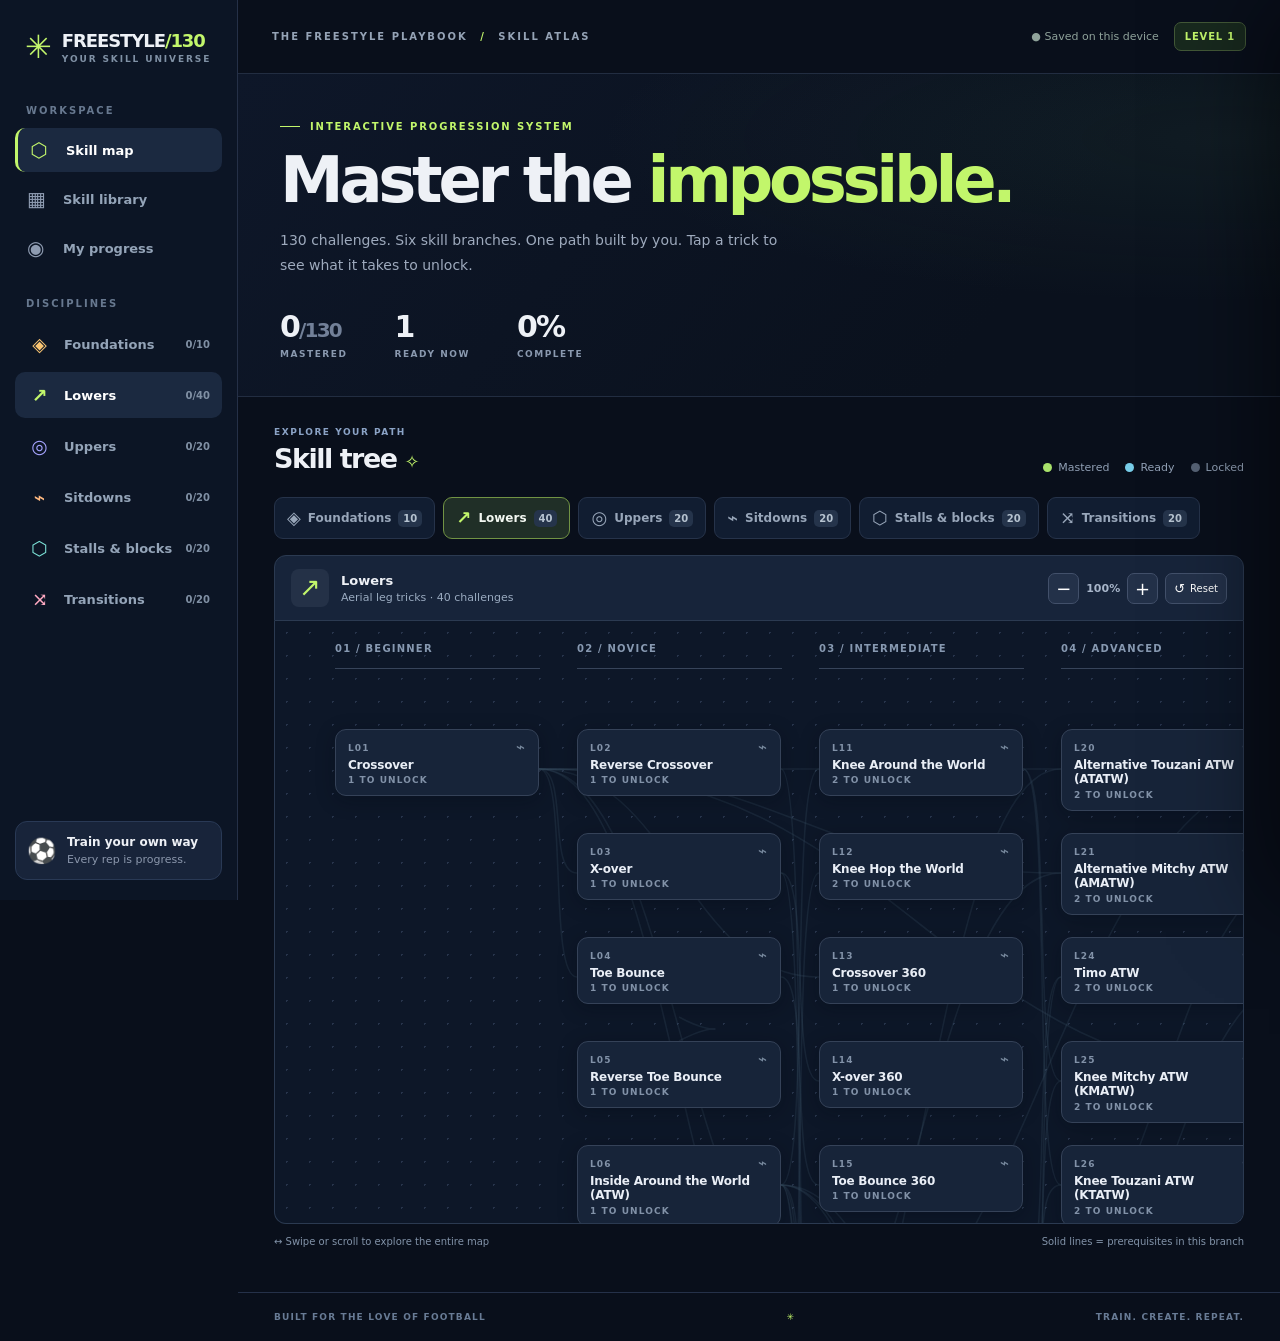
==== standalone.html @ 4448a47d "Add files via upload" ====
<!doctype html>
<html lang="en">
<head>
  <meta charset="utf-8" />
  <meta name="viewport" content="width=device-width, initial-scale=1, viewport-fit=cover" />
  <meta name="theme-color" content="#0a101e" />
  <meta name="description" content="An interactive 130-challenge freestyle football progression tree. Track tricks, unlock skills and train offline." />
  <meta name="apple-mobile-web-app-capable" content="yes" />
  <meta name="apple-mobile-web-app-status-bar-style" content="black-translucent" />
  <meta name="apple-mobile-web-app-title" content="Freestyle 130" />
  <style>
:root{font-family:Inter,ui-sans-serif,system-ui,-apple-system,BlinkMacSystemFont,"Segoe UI",sans-serif;color:#eef1f6;background:#090f1b;font-synthesis:none;--bg:#090f1b;--surface:#101a2c;--surface2:#162237;--border:#29334a;--muted:#8b97ac;--lime:#c2f66b;--paper:#eef1f6}*{box-sizing:border-box}html{scroll-behavior:smooth}body{margin:0;min-height:100vh;min-height:100dvh}button,input,select{font:inherit}button{cursor:pointer}button:focus-visible,input:focus-visible,select:focus-visible{outline:2px solid var(--lime);outline-offset:3px}button:disabled{opacity:.4;cursor:not-allowed}a{color:var(--lime)}[hidden]{display:none!important}.app-shell{display:grid;grid-template-columns:238px minmax(0,1fr);min-height:100vh}.sidebar{background:#0c1525;border-right:1px solid #253047;padding:28px 15px 20px;position:sticky;top:0;align-self:start;height:100vh;display:flex;flex-direction:column;gap:0}.brand,.mobile-brand{display:flex;align-items:center;gap:10px;padding:2px 10px}.brand-mark{font-size:32px;color:var(--lime);line-height:1}.brand strong,.mobile-brand strong{letter-spacing:-.06em;font-size:18px;white-space:nowrap}.brand-light{color:var(--lime)}.brand-kicker{font-size:9px;letter-spacing:.21em;display:block;color:#8091a5;margin-top:3px;font-weight:700}.side-section-label{font-size:10px;letter-spacing:.2em;color:#67788f;padding:39px 11px 12px;font-weight:800}.side-section-label.spaced{padding-top:28px}.side-nav,.side-branches{display:flex;flex-direction:column;gap:5px}.nav-item,.branch-side{background:transparent;border:0;width:100%;color:#94a4b8;text-align:left;display:flex;align-items:center;gap:12px;border-radius:10px;padding:12px 12px;font-size:13px;font-weight:650;transition:background .15s,color .15s}.nav-item:hover,.branch-side:hover,.nav-item.active,.branch-side.active{background:#1b2940;color:white}.nav-item.active{border-left:3px solid var(--lime)}.nav-symbol{font-size:20px;line-height:1;color:#8e9bb1;width:24px}.nav-item.active .nav-symbol{color:var(--lime)}.side-glyph{font-size:19px;width:25px;color:var(--accent);text-align:center}.side-counter{margin-left:auto;font-size:10px;color:#8090a4;font-variant-numeric:tabular-nums}.sidebar-footer{margin-top:auto;background:#18243a;border:1px solid #293955;padding:13px 11px;border-radius:12px;display:flex;gap:10px;align-items:center}.small-football{font-size:24px}.sidebar-footer strong,.sidebar-footer span:not(.small-football){display:block}.sidebar-footer strong{font-size:12px}.sidebar-footer div span{font-size:11px;color:var(--muted);margin-top:4px}.main-column{min-width:0}.topbar{height:74px;display:flex;align-items:center;justify-content:space-between;padding:0 34px;border-bottom:1px solid #222d41}.desktop-top-title{font-size:10px;font-weight:750;letter-spacing:.2em;color:#95a3b6}.slash{color:var(--lime);margin:0 7px}.topbar-right{display:flex;gap:15px;align-items:center}.saved-indicator{color:#8fa29a;font-size:11px}.level-tag{border:1px solid #425837;color:var(--lime);background:#18291e;border-radius:7px;padding:8px 10px;font-size:10px;letter-spacing:.08em;font-weight:800}.mobile-brand{display:none}.screen{display:none}.screen.active{display:block}.hero{padding:47px 42px 37px;border-bottom:1px solid #222d41;background:radial-gradient(ellipse at 95% 20%,rgba(70,120,90,.11),transparent 45%),linear-gradient(130deg,#0e1729,#0a111d 73%)}.eyebrow{display:flex;align-items:center;gap:10px;font-size:10px;font-weight:850;letter-spacing:.19em;color:var(--lime)}.eyebrow-line{width:20px;height:1px;background:var(--lime)}h1{font-size:clamp(37px,5vw,69px);font-weight:850;letter-spacing:-.067em;line-height:1.05;margin:15px 0 14px}h1 em{color:var(--lime);font-style:normal}.hero p,.sub-hero p{max-width:520px;font-size:14px;line-height:1.75;color:#9eaabd;margin:0}.hero-numbers{display:flex;gap:47px;margin-top:32px}.hero-numbers>div{display:flex;flex-direction:column;gap:5px}.hero-numbers strong{font-size:30px;letter-spacing:-.06em}.hero-numbers strong .dimmed{color:#728098;font-size:20px}.hero-numbers>div>span{font-size:9px;letter-spacing:.17em;color:#8a99af;font-weight:750}.map-section{padding:30px 36px 45px}.section-heading{display:flex;justify-content:space-between;align-items:end;gap:15px}.eyebrow.mini{font-size:9px;letter-spacing:.17em;color:#8ba3c6}h2{letter-spacing:-.055em;font-size:27px;margin:6px 0 0}.tiny-spark{font-size:18px;color:var(--lime)}.map-legend{display:flex;gap:16px;font-size:11px;color:#91a0b5;flex-wrap:wrap}.map-legend>span{display:flex;align-items:center;gap:6px}.legend-dot{display:inline-block;width:9px;height:9px;border-radius:50%;background:#566275}.legend-dot.done{background:#a9e26b}.legend-dot.ready{background:#77cce8}.branch-tabs{display:flex;gap:8px;overflow-x:auto;scrollbar-width:thin;padding:23px 0 16px}.branch-tab{background:#111d31;color:#98a6b9;border:1px solid #26334a;border-radius:9px;white-space:nowrap;display:flex;align-items:center;gap:7px;padding:11px 12px;font-size:12px;font-weight:700}.branch-tab:hover,.branch-tab.active{color:#f2f7f1;border-color:#719344;background:#202f27}.branch-tab.active .tab-glyph{color:var(--lime)}.tab-glyph{font-size:18px;line-height:1}.tab-count{background:#25344b;padding:3px 5px;border-radius:5px;font-size:10px;color:#b6c3d0}.map-toolbar{background:#17243a;border:1px solid #2b3a51;border-radius:12px 12px 0 0;padding:13px 16px;display:flex;justify-content:space-between;align-items:center;gap:10px}.map-context{display:flex;gap:12px;align-items:center}.map-context-icon{font-size:26px;background:#243147;width:38px;height:38px;text-align:center;line-height:37px;border-radius:8px}.map-context strong,.map-context span:last-child{display:block}.map-context strong{font-size:13px}.map-context div span{font-size:11px;color:#9aabc0;margin-top:3px}.toolbar-controls{display:flex;gap:7px;align-items:center}.small-btn{border:1px solid #42506a;background:#233149;color:white;width:31px;height:31px;border-radius:7px;font-size:18px;display:grid;place-items:center}.small-btn:hover{border-color:var(--lime)}.fit-btn{width:auto;display:flex;align-items:center;padding:0 8px;gap:5px;font-size:13px}.fit-btn span{font-size:10px}.zoom-reading{font-size:11px;font-weight:750;color:#a8b6ca;min-width:33px;text-align:center}.map-scroll{height:min(67vh,680px);min-height:380px;background-color:#0d1728;background-image:radial-gradient(#27344b 1px,transparent 1px);background-size:23px 23px;overflow:auto;overscroll-behavior:contain;border:1px solid #2b3a51;border-top:none;border-radius:0 0 12px 12px;scrollbar-color:#3a4960 #101a2b;touch-action:pan-x pan-y;position:relative}.map-scale-holder{position:relative}.map-world{position:absolute;top:0;left:0;transform-origin:top left;will-change:transform}.map-edges{position:absolute;top:0;left:0;pointer-events:none;overflow:visible}.edge{fill:none;stroke:#3c5367;stroke-width:1.6;opacity:.26;transition:opacity .2s,stroke .2s}.edge-active{stroke:var(--lime);stroke-width:2.4;opacity:.9}.stage-heading{position:absolute;width:205px;font-size:10px;font-weight:850;letter-spacing:.12em;color:#8799b1;z-index:2}.stage-heading i{display:block;height:1px;background:#37445a;margin-top:14px}.skill-node{position:absolute;display:flex;flex-direction:column;justify-content:space-between;align-items:stretch;gap:3px;border:1px solid #354258;background:#172439;border-radius:11px;color:#e9eef6;text-align:left;padding:10px 12px;box-shadow:0 4px 19px #03091350;transition:border-color .15s,background .15s,box-shadow .15s;z-index:2}.skill-node:hover,.skill-node.selected{border-color:var(--skill-accent);box-shadow:0 0 0 2px #badc8630}.skill-node.done{border-color:#678c4e;background:#1a2e27}.skill-node.ready{border-color:#43849a;background:#172b3e}.node-top,.node-bottom{display:flex;justify-content:space-between;align-items:center;font-size:9px;font-weight:850;letter-spacing:.12em;color:#8292a8}.node-state{font-size:15px;color:#76879c;line-height:1}.skill-node.done .node-state,.skill-node.done .node-bottom{color:#b9e77f}.skill-node.ready .node-state,.skill-node.ready .node-bottom{color:#7bd5ea}.skill-node strong{font-size:12px;line-height:1.2;letter-spacing:-.018em;max-height:32px;overflow:hidden}.map-footnote{display:flex;justify-content:space-between;gap:10px;margin-top:12px;color:#8293a9;font-size:10px}.sub-hero{padding:45px 42px 39px;background:linear-gradient(115deg,#121e30,#0b1423);border-bottom:1px solid #253148}.sub-hero h1{margin-bottom:10px}.library-controls{margin:28px 36px 0;background:#131f33;border:1px solid #293751;border-radius:12px;padding:17px;display:flex;flex-direction:column;gap:14px}.search-box{display:flex;align-items:center;gap:10px;background:#0d1728;border:1px solid #35425a;border-radius:9px;padding:4px 12px}.search-box span{font-size:24px;color:#899db8}.search-box input{width:100%;border:0;outline:none;background:transparent;color:white;padding:11px 0;font-size:13px}.search-box input::placeholder{color:#8592a7}.filter-row{display:flex;gap:12px}.filter-row label{display:flex;flex:1;min-width:0;flex-direction:column;gap:6px;font-size:10px;letter-spacing:.09em;font-weight:700;color:#91a2b8;text-transform:uppercase}.filter-row select{padding:10px 9px;min-width:0;width:100%;background:#0d1728;border:1px solid #35425a;border-radius:7px;color:#e9eff8;font-size:12px}.results-title{margin:30px 36px 18px;display:flex;justify-content:space-between;align-items:center;gap:15px}.results-title h2{font-size:22px;margin:0}.results-title>span{font-size:10px;color:#8fa0b5;letter-spacing:.1em}.library-grid{padding:0 36px 50px;display:grid;grid-template-columns:repeat(auto-fill,minmax(220px,1fr));gap:13px}.library-card{background:#151f31;border:1px solid #2b3950;color:#f1f5fa;border-radius:12px;padding:16px;min-height:170px;display:flex;flex-direction:column;text-align:left;gap:12px;transition:background .15s,border-color .15s}.library-card:hover{background:#1b2a3f;border-color:var(--skill-accent)}.lib-top,.lib-bottom{display:flex;align-items:center;justify-content:space-between;gap:8px}.lib-id{font-weight:850;font-size:10px;letter-spacing:.1em;color:var(--skill-accent)}.lib-status{font-size:10px;color:#8795aa}.lib-status.ready{color:#7ad2ef}.lib-status.done{color:#b2e77b}.library-card strong{font-size:15px;line-height:1.3;min-height:40px}.lib-meta{font-size:10px;color:#a6b3c2}.lib-meta>span{margin:0 3px;color:#5d6b81}.lib-bottom{border-top:1px solid #2b3a50;margin-top:auto;padding-top:10px;font-size:10px;color:#8fa1b8}.lib-bottom span{font-size:18px;color:var(--skill-accent)}.empty-state{padding:30px;text-align:center;border:1px dashed #3a4860;color:#a0aec1;border-radius:10px;grid-column:1/-1}.progress-feature{margin:30px 36px 10px;border:1px solid #425b3e;border-radius:15px;background:linear-gradient(130deg,#20392c,#152837 70%);padding:34px;display:flex;justify-content:space-between;align-items:center}.giant-number{display:block;margin:12px 0;font-size:clamp(48px,7vw,84px);letter-spacing:-.02em;color:var(--lime)}.giant-suffix{font-size:24px;color:#9aac9c;letter-spacing:0;margin-left:9px}.progress-track{height:9px;max-width:390px;background:#31443e;border-radius:30px;overflow:hidden}.progress-track div{height:100%;width:0;background:var(--lime);transition:width .3s}.progress-feature p{font-size:12px;color:#b4c3b8}.progress-emblem{font-size:clamp(90px,15vw,190px);line-height:1;color:#bcef7f;opacity:.16}.discipline-stats{padding:0 36px;display:grid;grid-template-columns:repeat(auto-fill,minmax(210px,1fr));gap:14px}.discipline-stat{display:flex;flex-direction:column;align-items:stretch;gap:14px;text-align:left;padding:20px;border:1px solid #334259;border-radius:12px;background:#142034;color:white}.discipline-stat:hover{border-color:var(--skill-accent)}.stat-top{display:flex;justify-content:space-between;align-items:center}.stat-glyph{font-size:29px;color:var(--skill-accent)}.stat-count{font-size:25px;font-weight:800}.stat-count small{font-size:12px;font-weight:500;color:#8191a9}.discipline-stat strong{font-size:16px}.mini-track{height:6px;background:#344054;border-radius:9px;overflow:hidden}.mini-track div{height:100%;background:var(--skill-accent)}.stat-foot{display:flex;justify-content:space-between;font-size:11px;color:#a2b0c3}.stat-foot span{color:var(--skill-accent)}.next-skills{padding:0 36px;display:grid;grid-template-columns:repeat(auto-fill,minmax(270px,1fr));gap:9px}.next-item{background:#142034;border:1px solid #304057;color:#eef4fa;display:flex;align-items:center;gap:14px;text-align:left;padding:15px;border-radius:10px}.next-item:hover{border-color:#7ad2ef}.next-icon{font-size:24px;width:28px;text-align:center}.next-item>span:nth-child(2){flex:1;display:flex;flex-direction:column;gap:5px}.next-item strong{font-size:12px}.next-item small{color:#93a5b9;font-size:10px}.next-arrow{font-size:20px;color:#96b9c9}.data-box{margin:30px 36px 50px;background:#111c2e;border:1px solid #344057;border-radius:12px;padding:24px;display:flex;justify-content:space-between;align-items:center;gap:20px}.data-box h3{margin:0;font-size:17px}.data-box p{font-size:12px;color:#a4b1c5;line-height:1.6;margin:7px 0 0;max-width:460px}.data-actions{display:flex;flex-wrap:wrap;gap:9px;justify-content:flex-end}.action-btn{font-size:11px;font-weight:750;color:#121b24;border:1px solid var(--lime);background:var(--lime);border-radius:8px;padding:11px 13px;white-space:nowrap;display:inline-flex;align-items:center;justify-content:center}.action-btn:hover{filter:brightness(1.07)}.secondary-btn{background:#1d2b41;border-color:#415272;color:#eff5fc;cursor:pointer}.danger-btn{background:transparent;border-color:#79565d;color:#e9a0a7}.app-footer{display:flex;justify-content:space-between;gap:10px;padding:19px 36px;color:#687b95;font-size:9px;font-weight:800;letter-spacing:.13em;border-top:1px solid #253149}.app-footer span{color:var(--lime)}.bottom-nav{display:none}.drawer-backdrop{position:fixed;inset:0;z-index:30;background:#030910a8;backdrop-filter:blur(2px)}.skill-drawer{position:fixed;z-index:31;right:0;top:0;bottom:0;width:min(430px,100vw);background:#111d2d;border-left:1px solid #35435a;box-shadow:-20px 0 90px #0008;transform:translateX(102%);transition:transform .23s ease;overflow-y:auto;overscroll-behavior:contain;padding:30px}.skill-drawer.open{transform:translateX(0)}.drawer-grab{display:none}.drawer-close{position:absolute;right:19px;top:20px;border:1px solid #46536c;background:#23334a;color:#dae4ee;border-radius:7px;width:33px;height:33px}.drawer-accent{margin-top:26px;display:flex;justify-content:space-between;font-size:10px;font-weight:850;color:var(--skill-accent);letter-spacing:.15em}.skill-drawer h2{font-size:34px;line-height:1.12;margin:15px 0}.detail-meta{display:flex;align-items:center;justify-content:space-between;gap:6px;flex-wrap:wrap}.detail-meta>span:first-child{font-size:10px;letter-spacing:.12em;color:#95a6bd}.detail-status{font-size:10px;color:#a7aebd;padding:6px 8px;background:#23334a;border-radius:6px}.detail-status.ready{color:#83d7ef}.detail-status.done{color:var(--lime)}.detail-copy{font-size:13px;line-height:1.7;color:#afbbce;margin:26px 0}.master-btn{width:100%;padding:16px;border-radius:9px;background:var(--lime);color:#10200d;font-weight:850;font-size:13px;border:0}.master-btn.is-done{background:#1f352c;color:#bbec87;border:1px solid #587a4c}.drawer-section{margin-top:34px}.drawer-section h3{display:flex;justify-content:space-between;border-bottom:1px solid #33435a;padding-bottom:12px;color:#a4b5cc;font-size:10px;font-weight:850;letter-spacing:.15em}.drawer-section h3 span{color:#8395af}.related-skill{display:flex;gap:11px;align-items:center;width:100%;border:0;border-bottom:1px solid #2b394e;background:transparent;color:#e6edf5;text-align:left;padding:11px 1px}.related-skill:hover{background:#1c2b41}.related-mark{border:1px solid #4b6178;border-radius:50%;font-size:14px;color:#99a9bf;width:27px;height:27px;display:grid;place-items:center;flex:none}.related-mark.complete{border-color:#84b662;color:#b7e77c}.related-skill>span:nth-child(2){flex:1;display:flex;flex-direction:column;gap:4px}.related-skill strong{font-size:12px}.related-skill small{font-size:10px;color:#8999af}.related-skill>span:last-child{color:#8da5b5}.drawer-empty{color:#899ab0;font-size:12px}.toast{position:fixed;left:50%;bottom:35px;transform:translate(-50%,20px);border:1px solid #567b48;border-radius:12px;background:#213528;color:#d9f8be;font-weight:700;font-size:12px;max-width:min(90vw,470px);padding:14px 18px;opacity:0;pointer-events:none;z-index:70;transition:transform .18s,opacity .18s;text-align:center}.toast.show{opacity:1;transform:translate(-50%,0)}
@media(max-width:1050px){.app-shell{grid-template-columns:205px minmax(0,1fr)}.sidebar{padding:22px 10px}.hero{padding:42px 30px}.map-section,.library-controls,.results-title,.progress-feature,.data-box{margin-left:22px;margin-right:22px}.map-section{padding:26px 22px 38px;margin:0}.library-grid,.discipline-stats,.next-skills{padding-left:22px;padding-right:22px}.topbar{padding:0 24px}}
@media(max-width:760px){.app-shell{display:block}.sidebar{display:none}.topbar{height:61px;padding:0 17px;position:sticky;top:0;z-index:18;background:#0a1120ed;backdrop-filter:blur(14px)}.mobile-brand{display:flex;padding:0}.mobile-brand .brand-mark{font-size:27px}.mobile-brand strong{font-size:15px}.desktop-top-title{display:none}.saved-indicator{display:none}.level-tag{font-size:9px;padding:7px 9px}.hero{padding:34px 22px 28px}.hero h1,.sub-hero h1{font-size:clamp(36px,10vw,55px)}.hero p,.sub-hero p{font-size:13px}.hero-numbers{gap:30px;margin-top:29px}.hero-numbers strong{font-size:27px}.hero-numbers strong .dimmed{font-size:16px}.map-section{padding:25px 14px 39px;margin:0}.section-heading{padding:0 6px;align-items:start;flex-direction:column;gap:12px}.map-legend{gap:13px;font-size:10px}.branch-tabs{padding-top:16px;padding-bottom:12px;scrollbar-width:none}.branch-tabs::-webkit-scrollbar{display:none}.branch-tab{font-size:11px;padding:10px 12px}.map-toolbar{padding:10px}.map-context-icon{width:30px;height:30px;line-height:30px;font-size:19px}.map-context div span{font-size:9px}.map-context strong{font-size:12px}.toolbar-controls{gap:4px}.small-btn{width:29px;height:29px}.zoom-reading{font-size:10px}.fit-btn{width:29px;justify-content:center;padding:0}.fit-btn span{display:none}.map-scroll{height:59vh;min-height:390px}.map-footnote{font-size:9px;flex-direction:column;gap:5px}.sub-hero{padding:36px 22px 33px}.library-controls{margin:20px 14px 0;padding:12px}.filter-row{display:grid;grid-template-columns:repeat(2,minmax(0,1fr));gap:12px}.filter-row label:last-child{grid-column:span 2}.results-title{margin:27px 16px 17px}.results-title h2{font-size:20px}.library-grid{padding:0 14px 35px;grid-template-columns:repeat(2,minmax(0,1fr));gap:9px}.library-card{min-height:176px;padding:12px;gap:10px}.library-card strong{font-size:13px;min-height:48px}.lib-meta{font-size:9px}.lib-status{font-size:9px}.lib-bottom{font-size:9px}.progress-feature{margin:20px 14px 8px;padding:22px}.progress-emblem{font-size:90px}.giant-number{font-size:62px}.discipline-stats{padding:0 14px;grid-template-columns:repeat(2,minmax(0,1fr));gap:10px}.discipline-stat{padding:14px;gap:12px}.discipline-stat strong{font-size:13px}.stat-count{font-size:21px}.next-skills{padding:0 14px;grid-template-columns:1fr}.data-box{margin:22px 14px 100px;padding:20px;display:flex;flex-direction:column;align-items:stretch}.data-actions{justify-content:stretch}.data-actions>*{flex:1}.app-footer{display:none}.bottom-nav{position:fixed;bottom:0;left:0;right:0;height:calc(66px + env(safe-area-inset-bottom));padding:5px 6px calc(5px + env(safe-area-inset-bottom));background:#101a2bed;border-top:1px solid #344257;backdrop-filter:blur(14px);z-index:21;display:flex;justify-content:space-around}.bottom-nav button{flex:1;background:transparent;color:#8596aa;border:0;border-radius:9px;font-size:10px;font-weight:750;display:flex;flex-direction:column;align-items:center;justify-content:center;gap:3px}.bottom-nav button span{font-size:24px;line-height:1}.bottom-nav button.active{color:var(--lime)}.skill-drawer{width:100%;height:min(87dvh,780px);top:auto;bottom:0;right:0;border-radius:19px 19px 0 0;padding:22px 24px calc(29px + env(safe-area-inset-bottom));border-left:none;border-top:1px solid #3d5066;transform:translateY(103%)}.drawer-grab{display:block;background:#57667a;border-radius:99px;width:38px;height:4px;margin:-8px auto 10px}.drawer-accent{margin-top:20px}.skill-drawer h2{font-size:28px}.toast{bottom:calc(81px + env(safe-area-inset-bottom))}}
@media(max-width:380px){.hero-numbers{gap:18px}.library-grid{grid-template-columns:1fr}.library-card{min-height:140px}.map-toolbar{gap:6px}.map-context div span{max-width:110px;white-space:nowrap;overflow:hidden;text-overflow:ellipsis}}
@media(prefers-reduced-motion:reduce){*,*::before,*::after{scroll-behavior:auto!important;transition:none!important}}

  </style>
  <title>Freestyle 130 · Football Skill Tree</title>
</head>
<body>
  <div class="app-shell">
    <aside class="sidebar" aria-label="App navigation">
      <div class="brand"><span class="brand-mark" aria-hidden="true">✳</span><div><strong>FREESTYLE<span class="brand-light">/130</span></strong><span class="brand-kicker">YOUR SKILL UNIVERSE</span></div></div>
      <div class="side-section-label">WORKSPACE</div>
      <nav class="side-nav" aria-label="Screens">
        <button class="nav-item active" data-screen="map"><span class="nav-symbol">⬡</span> Skill map</button>
        <button class="nav-item" data-screen="library"><span class="nav-symbol">▦</span> Skill library</button>
        <button class="nav-item" data-screen="progress"><span class="nav-symbol">◉</span> My progress</button>
      </nav>
      <div class="side-section-label spaced">DISCIPLINES</div>
      <nav class="side-branches" id="sidebar-branches" aria-label="Skill disciplines"></nav>
      <div class="sidebar-footer"><span class="small-football" aria-hidden="true">⚽</span><div><strong>Train your own way</strong><span>Every rep is progress.</span></div></div>
    </aside>

    <div class="main-column">
      <header class="topbar">
        <div class="mobile-brand"><span class="brand-mark" aria-hidden="true">✳</span><strong>FREESTYLE<span class="brand-light">/130</span></strong></div>
        <span class="desktop-top-title">THE FREESTYLE PLAYBOOK <span class="slash">/</span> SKILL ATLAS</span>
        <div class="topbar-right"><span class="saved-indicator" id="saved-indicator">● Saved on this device</span><span class="level-tag" id="level-tag">LEVEL 1</span></div>
      </header>
      <main id="main-content">
        <section class="screen active" id="screen-map" aria-labelledby="map-heading">
          <div class="hero">
            <div class="eyebrow"><span class="eyebrow-line"></span> INTERACTIVE PROGRESSION SYSTEM</div>
            <h1 id="map-heading">Master the <em>impossible.</em></h1>
            <p>130 challenges. Six skill branches. One path built by you. Tap a trick to see what it takes to unlock.</p>
            <div class="hero-numbers">
              <div><strong id="hero-done">0<span class="dimmed">/130</span></strong><span>MASTERED</span></div>
              <div><strong id="hero-ready">0</strong><span>READY NOW</span></div>
              <div><strong id="hero-percent">0%</strong><span>COMPLETE</span></div>
            </div>
          </div>
          <div class="map-section">
            <div class="section-heading"><div><div class="eyebrow mini">EXPLORE YOUR PATH</div><h2>Skill tree <span class="tiny-spark">✧</span></h2></div><div class="map-legend"><span><i class="legend-dot done"></i> Mastered</span><span><i class="legend-dot ready"></i> Ready</span><span><i class="legend-dot locked"></i> Locked</span></div></div>
            <div class="branch-tabs" id="branch-tabs" aria-label="Choose skill branch"></div>
            <div class="map-toolbar"><div class="map-context"><span class="map-context-icon" id="map-context-icon">↗</span><div><strong id="map-context-title">Lowers</strong><span id="map-context-subtitle">Aerial leg skills</span></div></div><div class="toolbar-controls"><button class="small-btn" id="zoom-out" aria-label="Zoom map out">−</button><span class="zoom-reading" id="zoom-reading">100%</span><button class="small-btn" id="zoom-in" aria-label="Zoom map in">+</button><button class="small-btn fit-btn" id="reset-map" aria-label="Reset map position">↺ <span>Reset</span></button></div></div>
            <div class="map-scroll" id="map-scroll" tabindex="0" aria-label="Scroll horizontally and vertically to browse the skill tree"><div class="map-scale-holder" id="map-scale-holder"><div class="map-world" id="map-world"><svg id="map-edges" class="map-edges" aria-hidden="true"></svg><div id="map-nodes"></div></div></div></div>
            <div class="map-footnote"><span>↔ Swipe or scroll to explore the entire map</span><span>Solid lines = prerequisites in this branch</span></div>
          </div>
        </section>

        <section class="screen" id="screen-library" aria-labelledby="library-heading">
          <div class="sub-hero"><div class="eyebrow"><span class="eyebrow-line"></span> EVERY MOVE. ONE PLACE.</div><h1 id="library-heading">Skill <em>library.</em></h1><p>Search, filter and track all 130 challenges. The requirements are suggestions, not hard restrictions.</p></div>
          <div class="library-controls"><label class="search-box"><span aria-hidden="true">⌕</span><input type="search" id="skill-search" placeholder="Find a trick or code (e.g. LATW)..." autocomplete="off" aria-label="Search skills" /></label><div class="filter-row"><label>Discipline <select id="library-category"></select></label><label>Difficulty <select id="library-level"><option value="all">All levels</option><option value="1">1 · Beginner</option><option value="2">2 · Novice</option><option value="3">3 · Intermediate</option><option value="4">4 · Advanced</option><option value="5">5 · Expert</option></select></label><label>Status <select id="library-status"><option value="all">All skills</option><option value="ready">Ready to learn</option><option value="locked">Locked</option><option value="done">Mastered</option></select></label></div></div>
          <div class="results-title"><h2 id="results-title">All skills</h2><span id="results-count">130 results</span></div>
          <div class="library-grid" id="library-grid"></div>
        </section>

        <section class="screen" id="screen-progress" aria-labelledby="progress-heading">
          <div class="sub-hero"><div class="eyebrow"><span class="eyebrow-line"></span> BUILD YOUR LEGACY</div><h1 id="progress-heading">Your <em>progress.</em></h1><p>Every skill you mark as mastered stays saved on this device.</p></div>
          <div class="progress-feature"><div><div class="eyebrow mini">TOTAL MASTERY</div><strong class="giant-number"><span id="big-progress">0</span><span class="giant-suffix"> / 130</span></strong><div class="progress-track"><div id="progress-track-fill"></div></div><p id="progress-summary">Your freestyle journey starts here.</p></div><div class="progress-emblem" aria-hidden="true">✳</div></div>
          <div class="results-title"><h2>Discipline breakdown</h2><span>YOUR SIX PATHS</span></div><div class="discipline-stats" id="discipline-stats"></div>
          <div class="results-title"><h2>What to practise next</h2><span>UNLOCKED CHALLENGES</span></div><div class="next-skills" id="next-skills"></div>
          <div class="data-box"><div><h3>Your data stays yours</h3><p>Progress is stored in your browser, on this phone or computer. Export a backup to transfer it to another device or browser.</p></div><div class="data-actions"><button class="action-btn" id="export-progress">↓ Export progress</button><label for="import-file" class="action-btn secondary-btn">↑ Import progress</label><input type="file" accept="application/json,.json" id="import-file" hidden /><button class="action-btn danger-btn" id="clear-progress">Reset all skills</button></div></div>
        </section>
      </main>
      <footer class="app-footer">BUILT FOR THE LOVE OF FOOTBALL <span>✳</span> TRAIN. CREATE. REPEAT.</footer>
    </div>
  </div>

  <nav class="bottom-nav" aria-label="Mobile navigation"><button data-screen="map" class="active"><span>⬡</span>Map</button><button data-screen="library"><span>▦</span>Skills</button><button data-screen="progress"><span>◉</span>Progress</button></nav>
  <div class="drawer-backdrop" id="drawer-backdrop" hidden></div>
  <aside class="skill-drawer" id="skill-drawer" aria-label="Skill details" role="dialog" aria-modal="true" aria-hidden="true"><div class="drawer-grab"></div><button id="drawer-close" class="drawer-close" aria-label="Close skill details">✕</button><div id="drawer-content"></div></aside>
  <div id="toast" class="toast" role="status" aria-live="polite"></div>
  <script>
/* Skill tree catalogue. Format: ID | Trick / challenge | Difficulty 1-5 | Prerequisite IDs (comma-separated).
   Freestyle naming varies by community; some entries are drills, directional variations or combinations.
   These links are suggested learning paths, not formal certification requirements. */
const SKILL_DATA = `
C01|Alternating thigh juggles|1|
C02|Right-foot kick-ups|1|C01
C03|Left-foot kick-ups|1|C01
C04|10 alternating foot juggles|1|C02,C03
C05|30 consecutive juggles|1|C04
C06|100 consecutive juggles|2|C05
C07|Low-height controlled juggling|2|C05
C08|20 weak-foot-only juggles|2|C03
C09|Thigh-to-foot juggling patterns|2|C01,C04
C10|200-touch juggling endurance|3|C06
L01|Crossover|1|C04
L02|Reverse Crossover|2|L01
L03|X-over|2|L01
L04|Toe Bounce|2|L01
L05|Reverse Toe Bounce|2|L04
L06|Inside Around the World (ATW)|2|C05
L07|Outside Around the World (ATW)|2|C05
L08|Inside Hop the World (HTW)|2|L06
L09|Outside Hop the World (HTW)|2|L07
L10|Half Around the World (HATW)|2|L06
L11|Knee Around the World|3|L06,C09
L12|Knee Hop the World|3|L08,C09
L13|Crossover 360|3|L01
L14|X-over 360|3|L03
L15|Toe Bounce 360|3|L04
L16|Touzani ATW (TATW)|3|L07,L01
L17|Mitchy ATW (MATW)|3|L06,L01
L18|Abbas ATW (AATW)|3|L02,L06
L19|Ratinho ATW (RATW)|3|L07,L03
L20|Alternative Touzani ATW (ATATW)|4|L09,L01
L21|Alternative Mitchy ATW (AMATW)|4|L08,L01
L22|Mirror ATW|3|L06,L07
L23|Dore ATW (DATW)|3|L06,L07
L24|Timo ATW|4|L16,L18
L25|Knee Mitchy ATW (KMATW)|4|L11,L17
L26|Knee Touzani ATW (KTATW)|4|L11,L16
L27|Homie Touzani ATW (HTATW)|4|L16,L08
L28|Homie Mitchy ATW (HMATW)|4|L17,L08
L29|Homie Jay ATW (HJATW)|4|L07,L09
L30|Inside Lemmens ATW (LATW)|4|L06
L31|Outside Lemmens ATW (LATW)|4|L07
L32|Magellan outside-inside|4|L06,L07
L33|Magellan inside-outside|4|L06,L07
L34|Alternative Lemmens ATW (ALATW)|5|L30,L08
L35|Lemmens Touzani ATW (LTATW)|5|L31,L16
L36|Lemmens Mitchy ATW (LMATW)|5|L30,L17
L37|Palle Trick|5|L27,L01
L38|Palle Around the World (PATW)|5|L30,L31
L39|Palle Touzani ATW (PTATW)|5|L38,L16
L40|Skóra ATW (SATW)|5|L20,L27
U01|Head juggling|1|C01
U02|Forehead Head Stall|2|U01
U03|Left Side Head Stall|2|U02
U04|Right Side Head Stall|2|U02
U05|Neck Catch / Neck Stall|2|U01
U06|Neck Flick|2|U05
U07|Chest Catch / Chest Stall|2|U01
U08|Left Shoulder Stall|3|U05,U07
U09|Right Shoulder Stall|3|U05,U07
U10|Head-to-Neck Transfer|3|U02,U05
U11|Neck-to-Head Transfer|3|U02,U06
U12|Chest-to-Head Transfer|3|U02,U07
U13|Neck Roll|4|U05,U08,U09
U14|Shoulder-to-Shoulder Roll|4|U08,U09
U15|Around the Moon (ATM)|4|U05
U16|Top-of-Head Stall|3|U02
U17|Back-of-Head Stall|4|U05,U16
U18|Nose Stall|4|U02
U19|Lip Stall|5|U18
U20|Carousel Upper Combo|5|U13,U14
S01|Seated Right-Foot Juggling|1|C02
S02|Seated Left-Foot Juggling|1|C03
S03|Alternating Seated Juggles|2|S01,S02
S04|Seated Thigh-to-Foot Switch|2|S03,C09
S05|Sitdown Crossover|2|S03,L01
S06|Sitdown Reverse Crossover|2|S05
S07|Sitdown X-over|2|S05
S08|Seated Inside ATW|3|S03,L06
S09|Seated Outside ATW|3|S03,L07
S10|Seated Half ATW|3|S08
S11|Shin Stall|3|S03
S12|Shin Juggling|3|S11
S13|Shin Roll|4|S12
S14|Sole Stall|3|S03
S15|Sole Juggling|4|S14
S16|Raised Sole Stall Swipe|4|S14
S17|Bicycle Stall|4|S14
S18|Inside Revolve|3|S05
S19|Outside Revolve|3|S05
S20|Advanced Bicycle/Sole Combination|5|S15,S17
B01|Foot Stall|1|C02
B02|Foot Stall Transfer|2|B01
B03|Knee Catch|2|C01
B04|Ankle Catch|2|B03
B05|Crossed Ankle Catch|3|B04
B06|Level Foot Clutch|2|B01
B07|Front Foot Clutch|2|B06
B08|Tail Foot Clutch|3|B06
B09|Knee Clutch|2|B03
B10|Chest Pinch|3|U07,B03
B11|Clipper Stall|3|B01
B12|Pancake|3|B01
B13|Dragon Stall|4|B11
B14|Vee Stall|4|B01,B11
B15|Knee Stall|3|B03
B16|Heel Stall|3|B01
B17|Butterfly Stall|4|B11
B18|Eclipse|5|B11,B16
B19|Handstand Clutch|5|B07
B20|Jordan Stall|5|B11
T01|Ground-to-Foot Flick-up|1|B01
T02|Sole-Roll Flick-up|2|T01
T03|Heel-Lift Flick-up|2|T01
T04|Slap Flick-up|3|B04,T01
T05|ATW → Crossover Combination|3|L06,L01
T06|ATW → ATW Combination|3|L06,L07
T07|Crossover → HTW Combination|3|L01,L08
T08|ATW → HTW → ATW Chain|4|L06,L08,T06
T09|Three Consecutive ATWs|4|L06
T10|TATW → ATW Combination|4|L16,L06
T11|MATW → ATW Combination|4|L17,L06
T12|Flick-up → Neck Stall|3|T01,U05
T13|Neck Stall → Thigh Catch|3|U05,B03
T14|Neck Flick → Sitdown|4|U06,S03
T15|Foot Stall → Neck Catch|4|B01,U05
T16|Sitdown → Standing Juggling|4|S03,C04
T17|Sole Stall → Sitdown Crossover|4|S14,S05
T18|Lower → Upper → Sitdown Routine|5|T12,T14,T16
T19|Three-Element Advanced Lower Chain|5|L27,L30
T20|60-Second Multi-Style Routine|5|T18,T19,U20,S20
`.trim().split('\n').map(line=>{
  const [id,name,level,prereqs] = line.split('|');
  return {id,name,level:Number(level),prereqs:prereqs?prereqs.split(','):[],category:id[0]};
});

  </script>
  <script>
(() => {
  'use strict';
  const CATEGORIES = {
    C: { name: 'Foundations', description: 'Ball control & juggling', glyph: '◈', tint: '#f9c573' },
    L: { name: 'Lowers', description: 'Aerial leg tricks', glyph: '↗', tint: '#c2f66b' },
    U: { name: 'Uppers', description: 'Head, shoulders & chest', glyph: '◎', tint: '#a6a4ff' },
    S: { name: 'Sitdowns', description: 'Seated juggling & tricks', glyph: '⌁', tint: '#ffb981' },
    B: { name: 'Stalls & blocks', description: 'Catch, balance & control', glyph: '⬡', tint: '#7de4d9' },
    T: { name: 'Transitions', description: 'Flow & combinations', glyph: '⤨', tint: '#ffa9c2' }
  };
  const LEVEL_NAMES = ['Beginner', 'Novice', 'Intermediate', 'Advanced', 'Expert'];
  const STORAGE_KEY = 'freestyle-130-progress-v1';
  const skillById = new Map(SKILL_DATA.map(s => [s.id, s]));
  const allIds = new Set(SKILL_DATA.map(s => s.id));
  let completed = loadProgress();
  let category = 'L';
  let screen = 'map';
  let selectedId = null;
  let zoom = 1;
  let toastTimer = null;
  let mapNodes = new Map();
  const $ = id => document.getElementById(id);
  const percent = (a, b) => b ? Math.round(a / b * 100) : 0;
  const countDone = () => SKILL_DATA.filter(s => completed.has(s.id)).length;
  const remaining = s => s.prereqs.filter(id => !completed.has(id));
  const status = s => completed.has(s.id) ? 'done' : remaining(s).length ? 'locked' : 'ready';
  const byCategory = cat => SKILL_DATA.filter(s => s.category === cat);
  const dependencies = id => SKILL_DATA.filter(s => s.prereqs.includes(id));
  const safeText = text => String(text).replace(/[&<>"']/g, c => ({'&':'&amp;','<':'&lt;','>':'&gt;','"':'&quot;',"'":'&#39;'}[c]));
  const statusLabel = {done:'Mastered',ready:'Ready to learn',locked:'Prerequisites missing'};

  function loadProgress() {
    try {
      const value = JSON.parse(localStorage.getItem(STORAGE_KEY) || '{}');
      const ids = Array.isArray(value) ? value : value.completed;
      return new Set(Array.isArray(ids) ? ids.filter(id => typeof id === 'string' && allIds.has(id)) : []);
    } catch { return new Set(); }
  }
  function saveProgress() {
    try {
      localStorage.setItem(STORAGE_KEY, JSON.stringify({version:1,completed:[...completed],savedAt:new Date().toISOString()}));
      $('saved-indicator').textContent = '● Saved on this device';
    } catch { $('saved-indicator').textContent = '● Saving unavailable'; }
  }
  function showToast(message) {
    const el = $('toast'); el.textContent = message; el.classList.add('show');
    clearTimeout(toastTimer); toastTimer = setTimeout(() => el.classList.remove('show'), 2800);
  }
  function toggleSkill(id, force) {
    const skill = skillById.get(id);
    if (!skill) return;
    const previousReady = new Set(SKILL_DATA.filter(s => status(s) === 'ready').map(s => s.id));
    const shouldComplete = force === undefined ? !completed.has(id) : Boolean(force);
    if (shouldComplete) completed.add(id); else completed.delete(id);
    saveProgress();
    renderSummary();
    renderMap(false);
    renderLibrary();
    renderProgress();
    if (selectedId) renderDrawer(selectedId);
    const newlyReady = SKILL_DATA.filter(s => status(s) === 'ready' && !previousReady.has(s.id));
    showToast(shouldComplete ? `Mastered: ${skill.name}${newlyReady.length ? ` · ${newlyReady.length} new skill${newlyReady.length===1?'':'s'} ready` : ''}` : `Unmarked: ${skill.name}`);
  }
  function initNavigation() {
    document.querySelectorAll('[data-screen]').forEach(button => button.addEventListener('click', () => navigate(button.dataset.screen)));
    $('sidebar-branches').innerHTML = Object.entries(CATEGORIES).map(([id, c]) => `<button class="branch-side" data-category="${id}"><span class="side-glyph" style="--accent:${c.tint}">${c.glyph}</span><span>${c.name}</span><span class="side-counter" id="side-count-${id}"></span></button>`).join('');
    $('branch-tabs').innerHTML = Object.entries(CATEGORIES).map(([id, c]) => `<button class="branch-tab" data-category="${id}"><span class="tab-glyph">${c.glyph}</span>${c.name}<span class="tab-count">${byCategory(id).length}</span></button>`).join('');
    document.querySelectorAll('[data-category]').forEach(button => button.addEventListener('click', () => {category=button.dataset.category;navigate('map');renderMap(true); }));
    $('library-category').innerHTML = `<option value="all">All disciplines</option>`+Object.entries(CATEGORIES).map(([id,c])=>`<option value="${id}">${c.name}</option>`).join('');
    ['skill-search','library-category','library-level','library-status'].forEach(id => $(id).addEventListener(id==='skill-search'?'input':'change',renderLibrary));
    $('zoom-out').addEventListener('click',()=>setZoom(zoom-.15));
    $('zoom-in').addEventListener('click',()=>setZoom(zoom+.15));
    $('reset-map').addEventListener('click',()=>{setZoom(1);$('map-scroll').scrollTo({top:0,left:0,behavior:'smooth'});});
    $('drawer-close').addEventListener('click',closeDrawer);
    $('drawer-backdrop').addEventListener('click',closeDrawer);
    document.addEventListener('keydown',e=>{if(e.key==='Escape')closeDrawer();});
    $('drawer-content').addEventListener('click',event=>{
      const jump = event.target.closest('[data-jump]');
      if(jump){openSkill(jump.dataset.jump);return;}
      const master = event.target.closest('[data-master]');
      if(master)toggleSkill(master.dataset.master);
    });
    $('library-grid').addEventListener('click',event=>{
      const button=event.target.closest('[data-open]'); if(button)openSkill(button.dataset.open);
    });
    $('next-skills').addEventListener('click',event=>{
      const button=event.target.closest('[data-open]');if(button)openSkill(button.dataset.open);
    });
    $('discipline-stats').addEventListener('click',event=>{
      const button=event.target.closest('[data-category]');if(button){category=button.dataset.category;navigate('map');renderMap(true);}
    });
    $('export-progress').addEventListener('click',exportProgress);
    $('import-file').addEventListener('change',importProgress);
    $('clear-progress').addEventListener('click',()=>{
      if(!completed.size){showToast('No skills marked yet.');return;}
      if(window.confirm('Reset all marked skills? This cannot be undone unless you exported a backup.')){
        completed.clear();saveProgress();renderAll();showToast('Progress reset.');
      }
    });
  }
  function navigate(to) {
    if(!['map','library','progress'].includes(to))return;
    screen=to;
    document.querySelectorAll('.screen').forEach(el=>el.classList.toggle('active',el.id===`screen-${to}`));
    document.querySelectorAll('[data-screen]').forEach(el=>{
      const active=el.dataset.screen===to;
      el.classList.toggle('active',active);
      if(active)el.setAttribute('aria-current','page');else el.removeAttribute('aria-current');
    });
    closeDrawer();
    if(to==='map')requestAnimationFrame(()=>{if(!$('map-world').children.length)renderMap(true);});
    window.scrollTo({top:0,behavior:'instant'});
  }
  function renderSummary(){
    const mastered=countDone(),ready=SKILL_DATA.filter(s=>status(s)==='ready').length;
    $('hero-done').innerHTML = `${mastered}<span class="dimmed">/130</span>`;
    $('hero-ready').textContent=ready;$('hero-percent').textContent=`${percent(mastered,130)}%`;
    $('level-tag').textContent=`LEVEL ${Math.min(5,1+Math.floor(mastered/26))}`;
    for(const [id] of Object.entries(CATEGORIES)){
      const done=byCategory(id).filter(s=>completed.has(s.id)).length;
      $(`side-count-${id}`).textContent=`${done}/${byCategory(id).length}`;
    }
  }
  function setZoom(value){
    zoom = Math.max(.7, Math.min(1.3, Math.round(value*100)/100));
    const world=$('map-world'),holder=$('map-scale-holder');
    world.style.transform=`scale(${zoom})`;
    holder.style.width=`${Math.ceil(Number(world.dataset.width||0)*zoom)}px`;
    holder.style.height=`${Math.ceil(Number(world.dataset.height||0)*zoom)}px`;
    $('zoom-reading').textContent=`${Math.round(zoom*100)}%`;
    $('zoom-in').disabled=zoom>=1.3;$('zoom-out').disabled=zoom<=.7;
  }
  function renderMap(resetScroll){
    for(const tab of document.querySelectorAll('.branch-tab,.branch-side'))tab.classList.toggle('active',tab.dataset.category===category);
    const c=CATEGORIES[category];
    $('map-context-icon').textContent=c.glyph;$('map-context-icon').style.color=c.tint;
    $('map-context-title').textContent=c.name;$('map-context-subtitle').textContent=c.description+` · ${byCategory(category).length} challenges`;
    const arr=byCategory(category),levels=[1,2,3,4,5],nodes=new Map();
    const leftPad=60, colWidth=242, cardWidth=204, topPad=108, rowHeight=104;
    const stageCounts=levels.map(n=>arr.filter(s=>s.level===n).length);
    const height=Math.max(...stageCounts)*rowHeight+topPad+54;
    const width=levels.length*colWidth+leftPad+30;
    let html='';
    levels.forEach(lv=>{
      const x=leftPad+(lv-1)*colWidth;
      html+=`<div class="stage-heading" style="left:${x}px;top:22px"><span>0${lv} / ${LEVEL_NAMES[lv-1].toUpperCase()}</span><i></i></div>`;
      arr.filter(s=>s.level===lv).forEach((s,i)=>{
        const y=topPad+i*rowHeight;
        nodes.set(s.id,{x,y,w:cardWidth,h:80});
        const st=status(s),extra=selectedId===s.id?' selected':'';
        html+=`<button class="skill-node ${st}${extra}" data-node="${s.id}" style="left:${x}px;top:${y}px;width:${cardWidth}px;--skill-accent:${c.tint}" aria-label="${safeText(s.name)}, ${statusLabel[st]}"><span class="node-top"><span class="node-id">${s.id}</span><span class="node-state">${st==='done'?'✓':st==='ready'?'↗':'⌁'}</span></span><strong>${safeText(s.name)}</strong><span class="node-bottom">${st==='done'?'MASTERED':st==='ready'?'READY TO LEARN':`${remaining(s).length} TO UNLOCK`}</span></button>`;
      });
    });
    $('map-world').dataset.width=String(width);$('map-world').dataset.height=String(height);
    $('map-world').style.width=`${width}px`;$('map-world').style.height=`${height}px`;
    const edges=[];
    for(const s of arr){
      for(const prereq of s.prereqs){
        if(!nodes.has(prereq))continue;
        const from=nodes.get(prereq),to=nodes.get(s.id), isSame=from.x===to.x;
        let d;
        if(isSame){
          const sx=from.x+from.w/2,sy=from.y+from.h;
          const tx=to.x+to.w/2,ty=to.y;
          d=`M ${sx} ${sy} C ${sx+48} ${sy+26}, ${tx+48} ${ty-26}, ${tx} ${ty}`;
        }else{
          const sx=from.x+from.w,sy=from.y+from.h/2;
          const tx=to.x,ty=to.y+to.h/2;
          const k=Math.max(30,(tx-sx)*.48);
          d=`M ${sx} ${sy} C ${sx+k} ${sy}, ${tx-k} ${ty}, ${tx} ${ty}`;
        }
        const active=selectedId&&(s.id===selectedId||prereq===selectedId);
        edges.push(`<path d="${d}" class="edge ${active?'edge-active':''}" data-from="${prereq}" data-to="${s.id}"/>`);
      }
    }
    $('map-edges').setAttribute('width',String(width));$('map-edges').setAttribute('height',String(height));
    $('map-edges').setAttribute('viewBox',`0 0 ${width} ${height}`);$('map-edges').innerHTML=edges.join('');
    $('map-nodes').innerHTML=html;
    mapNodes=nodes;
    $('map-nodes').querySelectorAll('[data-node]').forEach(btn=>btn.addEventListener('click',()=>openSkill(btn.dataset.node)));
    setZoom(zoom);
    if(resetScroll)$('map-scroll').scrollTo({left:0,top:0,behavior:'instant'});
  }
  function renderLibrary(){
    const query=$('skill-search').value.trim().toLowerCase(), cat=$('library-category').value, lv=$('library-level').value,st=$('library-status').value;
    const arr=SKILL_DATA.filter(s=>(cat==='all'||s.category===cat)&&(lv==='all'||s.level===Number(lv))&&(st==='all'||status(s)===st)&&(!query||`${s.id} ${s.name} ${CATEGORIES[s.category].name}`.toLowerCase().includes(query)));
    $('results-count').textContent=`${arr.length} result${arr.length===1?'':'s'}`;
    $('results-title').textContent=query?`Results for “${query}”`:'Explore all tricks';
    $('library-grid').innerHTML=arr.length?arr.map(s=>{
      const stat=status(s),c=CATEGORIES[s.category];
      return `<button class="library-card" data-open="${s.id}" style="--skill-accent:${c.tint}"><span class="lib-top"><span class="lib-id">${s.id}</span><span class="lib-status ${stat}">${stat==='done'?'✓ Mastered':stat==='ready'?'↗ Ready':'⌁ Locked'}</span></span><strong>${safeText(s.name)}</strong><span class="lib-meta">${c.glyph} ${c.name} <span>·</span> LVL ${s.level} ${LEVEL_NAMES[s.level-1]}</span><span class="lib-bottom">${stat==='locked'?`${remaining(s).length} prerequisites missing`:stat==='done'?'Skill completed':'Ready to practise'} <span>↗</span></span></button>`;
    }).join(''):`<div class="empty-state">No skills match those filters. Try a different search.</div>`;
  }
  function renderProgress(){
    const done=countDone();
    $('big-progress').textContent=done;
    $('progress-track-fill').style.width=`${percent(done,130)}%`;
    $('progress-summary').textContent=done===0?'Your freestyle journey starts here.':`${percent(done,130)}% completed · ${130-done} challenges still ahead.`;
    $('discipline-stats').innerHTML=Object.entries(CATEGORIES).map(([id,c])=>{
      const arr=byCategory(id),n=arr.filter(s=>completed.has(s.id)).length;
      return `<button class="discipline-stat" data-category="${id}" style="--skill-accent:${c.tint}"><span class="stat-top"><span class="stat-glyph">${c.glyph}</span><span class="stat-count">${n}<small> / ${arr.length}</small></span></span><strong>${c.name}</strong><div class="mini-track"><div style="width:${percent(n,arr.length)}%"></div></div><span class="stat-foot">${percent(n,arr.length)}% complete <span>↗</span></span></button>`;
    }).join('');
    const ready=SKILL_DATA.filter(s=>status(s)==='ready').sort((a,b)=>a.level-b.level||a.id.localeCompare(b.id)).slice(0,8);
    $('next-skills').innerHTML=ready.length?ready.map(s=>`<button class="next-item" data-open="${s.id}"><span class="next-icon" style="color:${CATEGORIES[s.category].tint}">${CATEGORIES[s.category].glyph}</span><span><strong>${safeText(s.name)}</strong><small>${CATEGORIES[s.category].name} · Level ${s.level}</small></span><span class="next-arrow">↗</span></button>`).join(''):`<div class="empty-state">All challenges mastered! Incredible work.</div>`;
  }
  function renderDrawer(id){
    const s=skillById.get(id);if(!s)return;
    const c=CATEGORIES[s.category],st=status(s),downstream=dependencies(s.id),prereqs=s.prereqs.map(x=>skillById.get(x)).filter(Boolean);
    $('drawer-content').innerHTML=`<div class="drawer-accent" style="--skill-accent:${c.tint}"><span>${c.glyph} ${c.name.toUpperCase()}</span><span>${s.id}</span></div>
    <h2>${safeText(s.name)}</h2><div class="detail-meta"><span>LEVEL ${s.level} · ${LEVEL_NAMES[s.level-1].toUpperCase()}</span><span class="detail-status ${st}">${statusLabel[st]}</span></div>
    <p class="detail-copy">${st==='done'?'You have marked this trick as mastered.':st==='ready'?'You have checked off the suggested prerequisites. This trick is ready for practice.':`Complete ${remaining(s).length} suggested prerequisite${remaining(s).length===1?'':'s'} to unlock this challenge.`} Your technique and consistency matter more than the level number.</p>
    <button class="master-btn ${st==='done'?'is-done':''}" data-master="${s.id}">${st==='done'?'✓ Marked mastered — undo':`✓ Mark as mastered`}</button>
    <div class="drawer-section"><h3>PREREQUISITES <span>${prereqs.length}</span></h3>${prereqs.length?prereqs.map(p=>`<button class="related-skill" data-jump="${p.id}"><span class="related-mark ${completed.has(p.id)?'complete':''}">${completed.has(p.id)?'✓':'○'}</span><span><strong>${safeText(p.name)}</strong><small>${p.id} · ${CATEGORIES[p.category].name}</small></span><span>↗</span></button>`).join(''):`<p class="drawer-empty">Starting skill — no prerequisites.</p>`}</div>
    <div class="drawer-section"><h3>UNLOCKS NEXT <span>${downstream.length}</span></h3>${downstream.length?downstream.slice(0,14).map(p=>`<button class="related-skill" data-jump="${p.id}"><span class="related-mark ${completed.has(p.id)?'complete':''}">${completed.has(p.id)?'✓':'→'}</span><span><strong>${safeText(p.name)}</strong><small>${p.id} · LVL ${p.level}</small></span><span>↗</span></button>`).join(''):'<p class="drawer-empty">End of this progression branch.</p>'}</div>`;
    $('drawer-content').scrollTop=0;
  }
  function openSkill(id){
    if(!skillById.has(id))return;
    selectedId=id;
    renderDrawer(id);
    $('skill-drawer').classList.add('open');$('skill-drawer').setAttribute('aria-hidden','false');
    $('drawer-backdrop').hidden=false;document.body.classList.add('drawer-open');
    if(screen==='map'){
      // If a related skill is on another branch, switch branches to show its position.
      const skill=skillById.get(id);
      if(skill.category!==category){category=skill.category;renderMap(false);}
      else highlightEdges();
      const pos=mapNodes.get(id);
      if(pos){
        const scroll=$('map-scroll');
        const x=(pos.x+pos.w/2)*zoom-scroll.clientWidth/2;
        const y=(pos.y+pos.h/2)*zoom-scroll.clientHeight/2;
        scroll.scrollTo({left:Math.max(0,x),top:Math.max(0,y),behavior:'smooth'});
      }
    }
    $('drawer-close').focus({preventScroll:true});
  }
  function highlightEdges(){
    $('map-nodes').querySelectorAll('[data-node]').forEach(el=>el.classList.toggle('selected',el.dataset.node===selectedId));
    $('map-edges').querySelectorAll('.edge').forEach(el=>el.classList.toggle('edge-active',el.dataset.from===selectedId||el.dataset.to===selectedId));
  }
  function closeDrawer(){
    if(!$('skill-drawer').classList.contains('open'))return;
    $('skill-drawer').classList.remove('open');$('skill-drawer').setAttribute('aria-hidden','true');
    $('drawer-backdrop').hidden=true;document.body.classList.remove('drawer-open');
    selectedId=null;highlightEdges();
  }
  function exportProgress(){
    const data={app:'Freestyle 130',version:1,exportedAt:new Date().toISOString(),completed:[...completed]};
    const blob=new Blob([JSON.stringify(data,null,2)],{type:'application/json'});
    const url=URL.createObjectURL(blob),a=document.createElement('a');
    a.href=url;a.download='freestyle-130-progress.json';document.body.appendChild(a);a.click();a.remove();
    setTimeout(()=>URL.revokeObjectURL(url),1000);
    showToast('Progress exported as JSON backup.');
  }
  async function importProgress(event){
    const file=event.target.files?.[0];if(!file)return;
    try{
      if(file.size>2_000_000)throw Error('File is too large.');
      const data=JSON.parse(await file.text());
      if(!Array.isArray(data.completed))throw Error('Invalid progress backup.');
      const ids=data.completed.filter(x=>typeof x==='string'&&allIds.has(x));
      if(!window.confirm(`Import ${ids.length} mastered skills? This will replace progress on this device.`))return;
      completed=new Set(ids);saveProgress();renderAll();showToast(`Imported ${ids.length} mastered skills.`);
    }catch(err){showToast(`Could not import: ${err.message}`);}
    finally{event.target.value='';}
  }
  function renderAll(){renderSummary();renderMap(false);renderLibrary();renderProgress();}
  function init(){
    initNavigation();renderAll();
    if('serviceWorker' in navigator && (location.protocol==='https:' || location.hostname==='localhost' || location.hostname==='127.0.0.1')){
      window.addEventListener('load',()=>navigator.serviceWorker.register('./sw.js').catch(()=>{}));
    }
  }
  init();
})();

  </script>
</body>
</html>
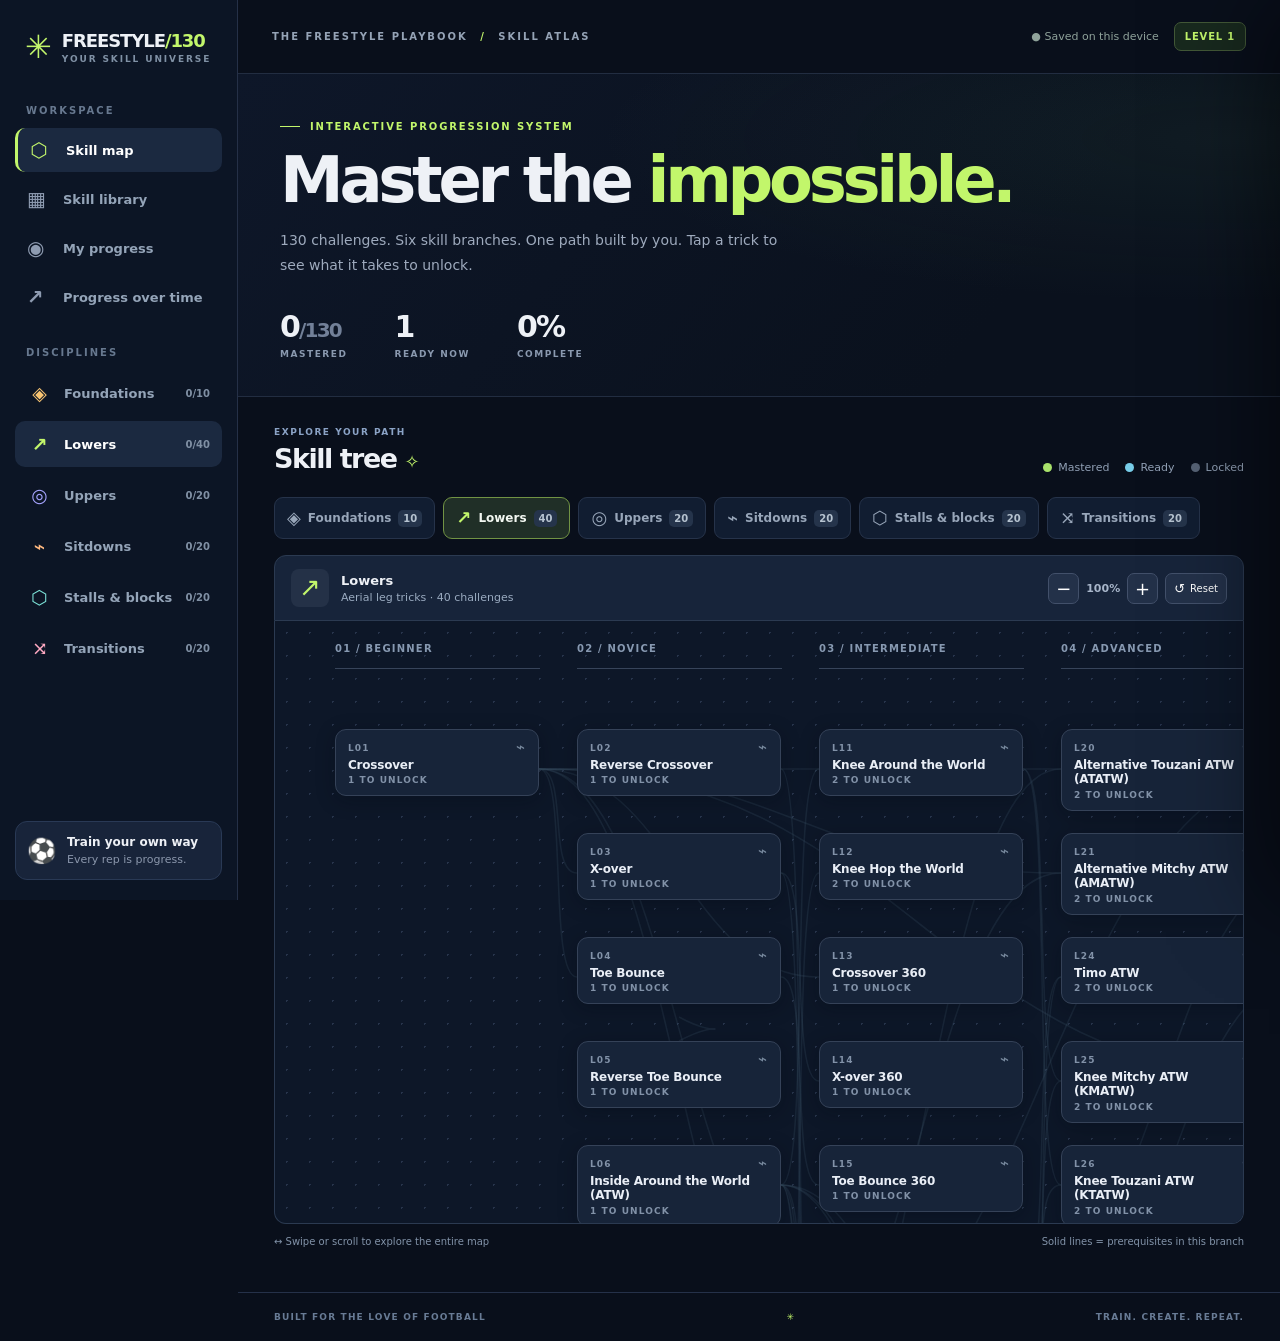
==== commit a3d1bbe4: "Add files via upload" ====
--- a/standalone.html
+++ b/standalone.html
@@ -15,7 +15,63 @@
 @media(max-width:380px){.hero-numbers{gap:18px}.library-grid{grid-template-columns:1fr}.library-card{min-height:140px}.map-toolbar{gap:6px}.map-context div span{max-width:110px;white-space:nowrap;overflow:hidden;text-overflow:ellipsis}}
 @media(prefers-reduced-motion:reduce){*,*::before,*::after{scroll-behavior:auto!important;transition:none!important}}
 
-  </style>
+/* Progress-over-time dashboard (v2) */
+.timeline-hero{background:radial-gradient(ellipse at 88% 12%,rgba(194,246,107,.13),transparent 44%),linear-gradient(115deg,#121e30,#0b1423)}
+.timeline-content{padding:29px 36px 52px;display:flex;flex-direction:column;gap:19px;min-width:0}
+.timeline-cards{display:grid;grid-template-columns:repeat(4,minmax(0,1fr));gap:12px}
+.timeline-stat{background:#152237;border:1px solid #303d53;border-radius:13px;padding:19px 17px;min-width:0;display:flex;flex-direction:column;gap:9px}
+.timeline-stat>span{font-size:9px;font-weight:850;letter-spacing:.13em;color:#93a6bd}
+.timeline-stat strong{font-size:clamp(28px,3vw,39px);letter-spacing:-.06em;line-height:1.15;font-variant-numeric:tabular-nums}
+.timeline-stat strong span{font-size:13px;color:#8e9eb2;letter-spacing:0;font-weight:700}
+.timeline-stat small{color:#8b9ab0;font-size:10px}
+.timeline-panel{background:#111d30;border:1px solid #303d53;border-radius:14px;padding:24px;min-width:0}
+.timeline-panel h2{font-size:23px;margin:6px 0 9px}
+.timeline-panel-head{display:flex;align-items:center;justify-content:space-between;gap:15px}
+.timeline-range{display:flex;align-items:center;padding:3px;background:#0b1424;border:1px solid #2c3c52;border-radius:9px;flex:none}
+.time-range{background:transparent;border:0;border-radius:6px;color:#9aabc0;font-size:11px;font-weight:800;padding:9px 13px}
+.time-range.active{background:#bff17b;color:#10200d}
+.timeline-insight{margin-top:16px;background:#1b2e2a;border:1px solid #335e43;border-radius:9px;padding:12px 14px;color:#c2f66b;font-size:12px;font-weight:750;font-variant-numeric:tabular-nums}
+.timeline-chart-wrap{width:100%;padding:8px 2px 0;position:relative;touch-action:pan-y}
+.timeline-chart{display:block;width:100%;height:auto;max-height:340px;overflow:visible;cursor:crosshair;user-select:none}
+.chart-grid{stroke:#354155;stroke-width:1;stroke-dasharray:4 5}
+.chart-label{fill:#869cb4;font-size:12px;font-weight:650;font-family:inherit}
+.chart-area{fill:rgba(194,246,107,.10)}
+.chart-line{fill:none;stroke:#c2f66b;stroke-width:3.5;stroke-linecap:round;stroke-linejoin:round}
+.chart-cursor{stroke:#e3f6c3;stroke-width:1.2;stroke-dasharray:4 4;opacity:.8}
+.chart-dot{fill:#d5ff99;stroke:#173721;stroke-width:3}
+.timeline-note{font-size:11px;line-height:1.6;color:#9aaac0;margin:12px 0 0}
+.timeline-two-col{display:grid;grid-template-columns:1.08fr .92fr;gap:19px}
+.timeline-heatmap{display:grid;grid-template-columns:repeat(7,minmax(0,1fr));gap:8px;margin-top:19px}
+.heat-cell{height:32px;border-radius:6px;background:#1c2a3e;border:1px solid #2d3b4e;min-width:0}
+.heat-cell.heat-1{background:#315c45;border-color:#477553}.heat-cell.heat-2{background:#568851;border-color:#649c5b}.heat-cell.heat-3{background:#87bf65;border-color:#95ce72}.heat-cell.heat-4{background:#c2f66b;border-color:#c2f66b}
+.heat-cell.heat-today{box-shadow:0 0 0 1px #e5fbd0}
+.heat-cell:focus-visible{outline:2px solid white;outline-offset:2px}
+.heatmap-key{display:flex;justify-content:flex-end;align-items:center;gap:5px;margin-top:15px}
+.heatmap-key span{font-size:9px;letter-spacing:.11em;color:#94a6ba;font-weight:800;margin:0 4px}
+.heatmap-key i{display:block;height:11px;width:11px;border-radius:3px;background:#1c2a3e}
+.heatmap-key i:nth-of-type(2){background:#315c45}.heatmap-key i:nth-of-type(3){background:#87bf65}.heatmap-key i:nth-of-type(4){background:#c2f66b}
+.milestone-big{color:#c2f66b;font-size:clamp(48px,5vw,65px);letter-spacing:-.08em;font-weight:850;margin-top:22px;line-height:1.15}
+.milestone-big span{font-size:16px;color:#dbe5ef;letter-spacing:0}
+.milestone-copy{font-size:12px;line-height:1.65;color:#a6b6c9;margin:14px 0 20px}
+.milestone-track{height:8px;background:#28384b;border-radius:9px;overflow:hidden}
+.milestone-track>div{height:100%;background:#c2f66b;border-radius:9px;transition:width .2s}
+.milestone-foot{display:flex;justify-content:space-between;color:#8e9db3;font-size:10px;margin-top:10px}
+.timeline-recent{margin-bottom:0}
+.timeline-events{margin-top:12px}
+.timeline-event{display:flex;align-items:center;gap:12px;padding:13px 0;border-bottom:1px solid #2b3a4f}
+.timeline-event:last-child{border-bottom:0}
+.event-symbol{display:grid;place-items:center;width:32px;height:32px;flex:none;background:#234033;color:#c2f66b;border-radius:9px;font-weight:850;font-size:18px}
+.event-symbol.unmaster{background:#40302a;color:#e7ba87}.event-symbol.reset{background:#403140;color:#c5b6e4}
+.timeline-event>div{flex:1;display:flex;flex-direction:column;gap:3px;min-width:0}
+.timeline-event strong{font-size:12px}.timeline-event small{font-size:11px;color:#8fa3b8;white-space:nowrap;overflow:hidden;text-overflow:ellipsis}
+.timeline-event time{color:#8a9cb2;font-size:10px;white-space:nowrap}
+.timeline-privacy{color:#899caf;font-size:11px;line-height:1.7;margin:0 0 8px}
+@media(max-width:1150px){.timeline-cards{grid-template-columns:repeat(2,minmax(0,1fr))}}
+@media(max-width:870px){.timeline-two-col{grid-template-columns:minmax(0,1fr)}}
+@media(max-width:760px){.timeline-content{padding:19px 14px 100px;gap:12px}.timeline-cards{gap:9px}.timeline-stat{padding:15px 13px}.timeline-stat strong{font-size:31px}.timeline-stat strong span{font-size:11px}.timeline-stat>span{font-size:8px;letter-spacing:.1em}.timeline-panel{padding:17px 13px}.timeline-panel h2{font-size:20px}.timeline-panel-head{align-items:flex-start;flex-direction:column;gap:13px}.timeline-range{align-self:flex-start}.time-range{font-size:10px;padding:8px 12px}.timeline-insight{font-size:11px;line-height:1.5}.timeline-chart-wrap{padding-top:7px}.timeline-note{font-size:10px}.heat-cell{height:30px}.bottom-nav button{min-width:0;font-size:9px}.bottom-nav button span{font-size:22px}.timeline-event time{font-size:9px}}
+@media(max-width:380px){.timeline-stat strong{font-size:27px}.timeline-stat strong span{font-size:10px}.heat-cell{height:26px}.timeline-event{gap:8px}}
+
+</style>
   <title>Freestyle 130 · Football Skill Tree</title>
 </head>
 <body>
@@ -27,6 +83,7 @@
         <button class="nav-item active" data-screen="map"><span class="nav-symbol">⬡</span> Skill map</button>
         <button class="nav-item" data-screen="library"><span class="nav-symbol">▦</span> Skill library</button>
         <button class="nav-item" data-screen="progress"><span class="nav-symbol">◉</span> My progress</button>
+        <button class="nav-item" data-screen="timeline"><span class="nav-symbol">↗</span> Progress over time</button>
       </nav>
       <div class="side-section-label spaced">DISCIPLINES</div>
       <nav class="side-branches" id="sidebar-branches" aria-label="Skill disciplines"></nav>
@@ -74,12 +131,36 @@
           <div class="results-title"><h2>What to practise next</h2><span>UNLOCKED CHALLENGES</span></div><div class="next-skills" id="next-skills"></div>
           <div class="data-box"><div><h3>Your data stays yours</h3><p>Progress is stored in your browser, on this phone or computer. Export a backup to transfer it to another device or browser.</p></div><div class="data-actions"><button class="action-btn" id="export-progress">↓ Export progress</button><label for="import-file" class="action-btn secondary-btn">↑ Import progress</label><input type="file" accept="application/json,.json" id="import-file" hidden /><button class="action-btn danger-btn" id="clear-progress">Reset all skills</button></div></div>
         </section>
+
+        <section class="screen" id="screen-timeline" aria-labelledby="timeline-heading">
+          <div class="sub-hero timeline-hero"><div class="eyebrow"><span class="eyebrow-line"></span> SMALL STEPS. BIG MOMENTUM.</div><h1 id="timeline-heading">Your <em>journey.</em></h1><p>A picture of the work you've put in. Every new mastered skill moves the line. Track what changes, celebrate your wins, and keep going.</p></div>
+          <div class="timeline-content">
+            <div class="timeline-cards" aria-label="Your progress statistics">
+              <div class="timeline-stat"><span>SKILLS MASTERED</span><strong id="timeline-total">0<span> / 130</span></strong><small>Your current total</small></div>
+              <div class="timeline-stat"><span>MARKED THIS WEEK</span><strong id="timeline-week">0</strong><small>New mastery checkmarks</small></div>
+              <div class="timeline-stat"><span>ACTIVE DAYS</span><strong id="timeline-days">0</strong><small>Days with skill updates</small></div>
+              <div class="timeline-stat"><span>LONGEST STREAK</span><strong id="timeline-streak">0<span> days</span></strong><small>Consecutive update days</small></div>
+            </div>
+            <section class="timeline-panel timeline-graph-panel" aria-labelledby="timeline-chart-heading">
+              <div class="timeline-panel-head"><div><div class="eyebrow mini">THE BIG PICTURE</div><h2 id="timeline-chart-heading">Skills mastered over time</h2></div><div class="timeline-range" role="group" aria-label="Graph time range"><button class="time-range active" data-range="30" aria-pressed="true">30D</button><button class="time-range" data-range="90" aria-pressed="false">90D</button><button class="time-range" data-range="all" aria-pressed="false">All</button></div></div>
+              <div class="timeline-insight" id="timeline-insight" aria-live="polite">Tap the graph to explore a day</div>
+              <div class="timeline-chart-wrap" id="timeline-chart-wrap"><svg id="timeline-chart" class="timeline-chart" viewBox="0 0 760 286" role="img" aria-labelledby="timeline-chart-heading timeline-chart-description"></svg></div>
+              <p class="timeline-note" id="timeline-chart-description">The line shows how many skills were marked as mastered by the end of each day. It can go down if you undo a skill.</p>
+            </section>
+            <div class="timeline-two-col">
+              <section class="timeline-panel" aria-labelledby="timeline-activity-heading"><div class="eyebrow mini">YOUR CONSISTENCY</div><h2 id="timeline-activity-heading">Activity calendar</h2><p class="timeline-note">Each square is one day. Brighter squares mean you marked more skills as mastered. This tracks app activity, not training sessions.</p><div id="timeline-heatmap" class="timeline-heatmap" role="img" aria-label="Activity across the last 35 days"></div><div class="heatmap-key"><span>LESS</span><i></i><i></i><i></i><i></i><span>MORE</span></div></section>
+              <section class="timeline-panel" aria-labelledby="timeline-milestone-heading"><div class="eyebrow mini">NEXT BIG WIN</div><h2 id="timeline-milestone-heading">Next milestone</h2><div id="timeline-milestone"></div></section>
+            </div>
+            <section class="timeline-panel timeline-recent" aria-labelledby="timeline-recent-heading"><div class="eyebrow mini">YOUR STORY</div><h2 id="timeline-recent-heading">Recent milestones</h2><div id="timeline-events" class="timeline-events"></div></section>
+            <p class="timeline-privacy">Your history stays on this device and is included in new progress exports. If you already had mastered skills before this update, they become your starting point today—we won't invent dates for your earlier wins.</p>
+          </div>
+        </section>
       </main>
       <footer class="app-footer">BUILT FOR THE LOVE OF FOOTBALL <span>✳</span> TRAIN. CREATE. REPEAT.</footer>
     </div>
   </div>
 
-  <nav class="bottom-nav" aria-label="Mobile navigation"><button data-screen="map" class="active"><span>⬡</span>Map</button><button data-screen="library"><span>▦</span>Skills</button><button data-screen="progress"><span>◉</span>Progress</button></nav>
+  <nav class="bottom-nav" aria-label="Mobile navigation"><button data-screen="map" class="active"><span>⬡</span>Map</button><button data-screen="library"><span>▦</span>Skills</button><button data-screen="timeline"><span>↗</span>Journey</button><button data-screen="progress"><span>◉</span>Progress</button></nav>
   <div class="drawer-backdrop" id="drawer-backdrop" hidden></div>
   <aside class="skill-drawer" id="skill-drawer" aria-label="Skill details" role="dialog" aria-modal="true" aria-hidden="true"><div class="drawer-grab"></div><button id="drawer-close" class="drawer-close" aria-label="Close skill details">✕</button><div id="drawer-content"></div></aside>
   <div id="toast" class="toast" role="status" aria-live="polite"></div>
@@ -223,8 +304,8 @@
   return {id,name,level:Number(level),prereqs:prereqs?prereqs.split(','):[],category:id[0]};
 });
 
-  </script>
-  <script>
+</script>
+<script>
 (() => {
   'use strict';
   const CATEGORIES = {
@@ -237,9 +318,13 @@
   };
   const LEVEL_NAMES = ['Beginner', 'Novice', 'Intermediate', 'Advanced', 'Expert'];
   const STORAGE_KEY = 'freestyle-130-progress-v1';
+  const HISTORY_KEY = 'freestyle-130-history-v1';
   const skillById = new Map(SKILL_DATA.map(s => [s.id, s]));
   const allIds = new Set(SKILL_DATA.map(s => s.id));
   let completed = loadProgress();
+  let history = loadHistory();
+  let timelineRange = '30';
+  let chartDays = [];
   let category = 'L';
   let screen = 'map';
   let selectedId = null;
@@ -263,11 +348,44 @@
       return new Set(Array.isArray(ids) ? ids.filter(id => typeof id === 'string' && allIds.has(id)) : []);
     } catch { return new Set(); }
   }
+  function freshHistory(ids = completed) {
+    return {version:1,startedAt:new Date().toISOString(),baseline:[...ids],events:[]};
+  }
+  function validDate(value) {return typeof value === 'string' && Number.isFinite(Date.parse(value));}
+  function validatedHistory(data, expectedIds) {
+    if(!data || typeof data!=='object' || !validDate(data.startedAt) || !Array.isArray(data.baseline) || !Array.isArray(data.events) || data.events.length > 25000)return null;
+    const baseline=[...new Set(data.baseline.filter(id=>typeof id==='string'&&allIds.has(id)))];
+    if(baseline.length!==data.baseline.length)return null;
+    const events=[];
+    for(const e of data.events){
+      if(!e || !validDate(e.at) || !['master','unmaster','reset'].includes(e.action) || (e.action!=='reset' && !allIds.has(e.id)))return null;
+      events.push({at:e.at,action:e.action,...(e.action==='reset'?{}:{id:e.id})});
+    }
+    events.sort((a,b)=>Date.parse(a.at)-Date.parse(b.at));
+    const reconstructed=new Set(baseline);
+    for(const e of events){if(e.action==='reset')reconstructed.clear();else if(e.action==='master')reconstructed.add(e.id);else reconstructed.delete(e.id);}
+    if(expectedIds && (reconstructed.size!==expectedIds.size || [...reconstructed].some(id=>!expectedIds.has(id))))return null;
+    return {version:1,startedAt:data.startedAt,baseline,events};
+  }
+  function loadHistory() {
+    try {
+      const raw=localStorage.getItem(HISTORY_KEY);
+      if(raw){const valid=validatedHistory(JSON.parse(raw),completed);if(valid)return valid;}
+    } catch {}
+    const initial=freshHistory();
+    try{localStorage.setItem(HISTORY_KEY,JSON.stringify(initial));}catch{}
+    return initial;
+  }
   function saveProgress() {
     try {
       localStorage.setItem(STORAGE_KEY, JSON.stringify({version:1,completed:[...completed],savedAt:new Date().toISOString()}));
+      localStorage.setItem(HISTORY_KEY, JSON.stringify(history));
       $('saved-indicator').textContent = '● Saved on this device';
     } catch { $('saved-indicator').textContent = '● Saving unavailable'; }
+  }
+  function recordChange(action,id) {
+    history.events.push({at:new Date().toISOString(),action,...(id?{id}:{})});
+    saveProgress();
   }
   function showToast(message) {
     const el = $('toast'); el.textContent = message; el.classList.add('show');
@@ -278,12 +396,14 @@
     if (!skill) return;
     const previousReady = new Set(SKILL_DATA.filter(s => status(s) === 'ready').map(s => s.id));
     const shouldComplete = force === undefined ? !completed.has(id) : Boolean(force);
+    if(shouldComplete===completed.has(id))return;
     if (shouldComplete) completed.add(id); else completed.delete(id);
-    saveProgress();
+    recordChange(shouldComplete?'master':'unmaster',id);
     renderSummary();
     renderMap(false);
     renderLibrary();
     renderProgress();
+    renderTimeline();
     if (selectedId) renderDrawer(selectedId);
     const newlyReady = SKILL_DATA.filter(s => status(s) === 'ready' && !previousReady.has(s.id));
     showToast(shouldComplete ? `Mastered: ${skill.name}${newlyReady.length ? ` · ${newlyReady.length} new skill${newlyReady.length===1?'':'s'} ready` : ''}` : `Unmarked: ${skill.name}`);
@@ -316,17 +436,31 @@
     $('discipline-stats').addEventListener('click',event=>{
       const button=event.target.closest('[data-category]');if(button){category=button.dataset.category;navigate('map');renderMap(true);}
     });
+    document.querySelectorAll('[data-range]').forEach(button=>button.addEventListener('click',()=>{timelineRange=button.dataset.range;renderTimeline();}));
+    $('timeline-chart').addEventListener('pointermove', event=>{
+      if(!chartDays.length)return;
+      const rect=event.currentTarget.getBoundingClientRect();
+      const x=(event.clientX-rect.left)/rect.width*760;
+      const chosen=chartDays.reduce((best,item)=>Math.abs(item.x-x)<Math.abs(best.x-x)?item:best,chartDays[0]);
+      inspectDay(chosen);
+    });
+    $('timeline-chart').addEventListener('click',event=>{
+      if(!chartDays.length)return;
+      const rect=event.currentTarget.getBoundingClientRect();
+      const x=(event.clientX-rect.left)/rect.width*760;
+      inspectDay(chartDays.reduce((best,item)=>Math.abs(item.x-x)<Math.abs(best.x-x)?item:best,chartDays[0]));
+    });
     $('export-progress').addEventListener('click',exportProgress);
     $('import-file').addEventListener('change',importProgress);
     $('clear-progress').addEventListener('click',()=>{
       if(!completed.size){showToast('No skills marked yet.');return;}
       if(window.confirm('Reset all marked skills? This cannot be undone unless you exported a backup.')){
-        completed.clear();saveProgress();renderAll();showToast('Progress reset.');
+        completed.clear();recordChange('reset');renderAll();showToast('Progress reset. History has been kept.');
       }
     });
   }
   function navigate(to) {
-    if(!['map','library','progress'].includes(to))return;
+    if(!['map','library','progress','timeline'].includes(to))return;
     screen=to;
     document.querySelectorAll('.screen').forEach(el=>el.classList.toggle('active',el.id===`screen-${to}`));
     document.querySelectorAll('[data-screen]').forEach(el=>{
@@ -430,6 +564,101 @@
     const ready=SKILL_DATA.filter(s=>status(s)==='ready').sort((a,b)=>a.level-b.level||a.id.localeCompare(b.id)).slice(0,8);
     $('next-skills').innerHTML=ready.length?ready.map(s=>`<button class="next-item" data-open="${s.id}"><span class="next-icon" style="color:${CATEGORIES[s.category].tint}">${CATEGORIES[s.category].glyph}</span><span><strong>${safeText(s.name)}</strong><small>${CATEGORIES[s.category].name} · Level ${s.level}</small></span><span class="next-arrow">↗</span></button>`).join(''):`<div class="empty-state">All challenges mastered! Incredible work.</div>`;
   }
+  function dayStart(date){return new Date(date.getFullYear(),date.getMonth(),date.getDate());}
+  function dateKey(date){const y=date.getFullYear(),m=String(date.getMonth()+1).padStart(2,'0'),d=String(date.getDate()).padStart(2,'0');return `${y}-${m}-${d}`;}
+  function displayDate(date){return date.toLocaleDateString(undefined,{day:'numeric',month:'short',year:'numeric'});}
+  function timeSeries(){
+    const now=dayStart(new Date()),first=dayStart(new Date(history.startedAt));
+    const state=new Set(history.baseline),events=[...history.events].sort((a,b)=>Date.parse(a.at)-Date.parse(b.at));
+    const byDay=new Map();let i=0;
+    for(let d=new Date(first);d<=now;d.setDate(d.getDate()+1)){
+      const key=dateKey(d),counts={date:new Date(d),key,marked:0,changed:0};
+      while(i<events.length && dayStart(new Date(events[i].at))<=d){
+        const e=events[i++];
+        if(e.action==='reset')state.clear();
+        else if(e.action==='master'){state.add(e.id);if(dateKey(new Date(e.at))===key)counts.marked++;}
+        else state.delete(e.id);
+        if(dateKey(new Date(e.at))===key)counts.changed++;
+      }
+      counts.total=state.size;byDay.set(key,counts);
+    }
+    return {now,first,byDay,events};
+  }
+  function inspectDay(point){
+    if(!point)return;
+    $('timeline-insight').textContent=`${displayDate(point.date)}  ·  ${point.total} / 130 mastered  ·  +${point.marked} skill checkmark${point.marked===1?'':'s'}`;
+    const cursor=$('timeline-cursor'),dot=$('timeline-active-dot');
+    if(cursor){cursor.setAttribute('x1',point.x);cursor.setAttribute('x2',point.x);}
+    if(dot){dot.setAttribute('cx',point.x);dot.setAttribute('cy',point.y);}
+  }
+  function renderTimeline(){
+    const {now,first,byDay,events}=timeSeries();
+    const updated=new Set(events.map(e=>dateKey(new Date(e.at))));
+    const sortedDates=[...updated].sort();let longest=0,streak=0,prior=null;
+    for(const key of sortedDates){
+      const d=dayStart(new Date(`${key}T12:00:00`));
+      streak=prior && Math.round((d-prior)/86400000)===1?streak+1:1;
+      longest=Math.max(longest,streak);prior=d;
+    }
+    const monday=dayStart(new Date());monday.setDate(monday.getDate()-(monday.getDay()+6)%7);
+    const thisWeek=events.filter(e=>e.action==='master' && new Date(e.at)>=monday).length;
+    $('timeline-total').innerHTML=`${countDone()}<span> / 130</span>`;
+    $('timeline-week').textContent=thisWeek;
+    $('timeline-days').textContent=updated.size;
+    $('timeline-streak').innerHTML=`${longest}<span> day${longest===1?'':'s'}</span>`;
+    document.querySelectorAll('.time-range').forEach(btn=>{const active=btn.dataset.range===timelineRange;btn.classList.toggle('active',active);btn.setAttribute('aria-pressed',String(active));});
+    let beginning=dayStart(now);
+    if(timelineRange==='all')beginning=dayStart(first);
+    else beginning.setDate(beginning.getDate()-Number(timelineRange)+1);
+    // The horizontal axis always spans the chosen period, but dates before the
+    // tracking start are intentionally blank rather than invented as zero.
+    const displayDays=[],valid=[];
+    for(let d=new Date(beginning);d<=now;d.setDate(d.getDate()+1)){
+      const entry=byDay.get(dateKey(d));
+      displayDays.push({date:new Date(d),entry});
+    }
+    const maxObserved=Math.max(1,...displayDays.filter(d=>d.entry).map(d=>d.entry.total));
+    const topValue=Math.min(130,Math.max(5,Math.ceil(maxObserved/5)*5));
+    const left=46,right=737,top=25,bottom=239,height=bottom-top,width=right-left;
+    const plotX=i=>left+(displayDays.length===1?width:i/(displayDays.length-1)*width);
+    const plotY=v=>bottom-v/topValue*height;
+    const ticks=[0,Math.round(topValue/2),topValue];
+    let svg=ticks.map(t=>`<line x1="${left}" y1="${plotY(t)}" x2="${right}" y2="${plotY(t)}" class="chart-grid"/><text x="${left-11}" y="${plotY(t)+4}" text-anchor="end" class="chart-label">${t}</text>`).join('');
+    const points=displayDays.map((d,i)=>d.entry?{...d.entry,x:plotX(i),y:plotY(d.entry.total)}:null).filter(Boolean);
+    chartDays=points;
+    if(points.length){
+      const line=points.map((p,i)=>`${i?'L':'M'} ${p.x.toFixed(2)} ${p.y.toFixed(2)}`).join(' ');
+      const area=`${line} L ${points.at(-1).x.toFixed(2)} ${bottom} L ${points[0].x.toFixed(2)} ${bottom} Z`;
+      svg+=`<path d="${area}" class="chart-area"/><path d="${line}" class="chart-line"/>`;
+      svg+=`<line id="timeline-cursor" x1="${points.at(-1).x}" y1="${top}" x2="${points.at(-1).x}" y2="${bottom}" class="chart-cursor"/><circle id="timeline-active-dot" cx="${points.at(-1).x}" cy="${points.at(-1).y}" r="6" class="chart-dot"/>`;
+    }
+    const indices=[0,Math.floor((displayDays.length-1)/2),displayDays.length-1];
+    svg+=[...new Set(indices)].map(i=>`<text x="${plotX(i)}" y="${bottom+29}" text-anchor="${i===0?'start':i===displayDays.length-1?'end':'middle'}" class="chart-label">${displayDays[i].date.toLocaleDateString(undefined,{day:'numeric',month:'short'})}</text>`).join('');
+    $('timeline-chart').innerHTML=svg;
+    $('timeline-chart').setAttribute('aria-label',`Progress from ${displayDate(beginning)} to ${displayDate(now)}, ending at ${countDone()} mastered skills. ${points.length} days of tracked history shown.`);
+    inspectDay(points.at(-1));
+    const squares=[];
+    for(let i=34;i>=0;i--){
+      const day=new Date(now);day.setDate(day.getDate()-i);
+      const entry=byDay.get(dateKey(day));const number=entry?entry.marked:0;
+      const intensity=number===0?0:number===1?1:number<=3?2:number<=6?3:4;
+      squares.push(`<div class="heat-cell heat-${intensity} ${dateKey(day)===dateKey(now)?'heat-today':''}" title="${displayDate(day)} · ${number} skill${number===1?'':'s'} marked" aria-label="${displayDate(day)}, ${number} marked" tabindex="0"></div>`);
+    }
+    $('timeline-heatmap').innerHTML=squares.join('');
+    const thresholds=[1,5,10,20,30,50,75,100,130],total=countDone();
+    const next=thresholds.find(t=>t>total),previous=[0,...thresholds].filter(t=>t<=total).at(-1);
+    const fraction=next?(total-previous)/(next-previous)*100:100;
+    $('timeline-milestone').innerHTML=next?`<div class="milestone-big">${next}<span> skills</span></div><p class="milestone-copy">${next-total} more mastered skill${next-total===1?'':'s'} to your next milestone.</p><div class="milestone-track"><div style="width:${fraction}%"></div></div><div class="milestone-foot"><span>${total} mastered</span><span>Goal: ${next}</span></div>`:`<div class="milestone-big">130 <span> / 130</span></div><p class="milestone-copy">Every challenge mastered. Keep inventing your own combinations!</p>`;
+    const recent=events.slice(-9).reverse();
+    const messages=recent.map(e=>{
+      const skill=skillById.get(e.id);
+      const label=e.action==='master'?'Skill mastered':e.action==='unmaster'?'Skill unmarked':'Progress reset';
+      const name=skill?skill.name:'All skills';
+      return `<div class="timeline-event"><span class="event-symbol ${e.action}">${e.action==='master'?'✓':e.action==='unmaster'?'↶':'↺'}</span><div><strong>${label}</strong><small>${safeText(name)}</small></div><time datetime="${e.at}">${displayDate(new Date(e.at))}</time></div>`;
+    });
+    if(!recent.length){messages.push(`<div class="timeline-event"><span class="event-symbol master">✳</span><div><strong>Your tracking starts here</strong><small>${history.baseline.length?`${history.baseline.length} skills already mastered when this update was installed`:'Master your first skill to start building a history'}</small></div><time>${displayDate(new Date(history.startedAt))}</time></div>`);}
+    $('timeline-events').innerHTML=messages.join('');
+  }
   function renderDrawer(id){
     const s=skillById.get(id);if(!s)return;
     const c=CATEGORIES[s.category],st=status(s),downstream=dependencies(s.id),prereqs=s.prereqs.map(x=>skillById.get(x)).filter(Boolean);
@@ -473,7 +702,7 @@
     selectedId=null;highlightEdges();
   }
   function exportProgress(){
-    const data={app:'Freestyle 130',version:1,exportedAt:new Date().toISOString(),completed:[...completed]};
+    const data={app:'Freestyle 130',version:2,exportedAt:new Date().toISOString(),completed:[...completed],history};
     const blob=new Blob([JSON.stringify(data,null,2)],{type:'application/json'});
     const url=URL.createObjectURL(blob),a=document.createElement('a');
     a.href=url;a.download='freestyle-130-progress.json';document.body.appendChild(a);a.click();a.remove();
@@ -488,11 +717,13 @@
       if(!Array.isArray(data.completed))throw Error('Invalid progress backup.');
       const ids=data.completed.filter(x=>typeof x==='string'&&allIds.has(x));
       if(!window.confirm(`Import ${ids.length} mastered skills? This will replace progress on this device.`))return;
-      completed=new Set(ids);saveProgress();renderAll();showToast(`Imported ${ids.length} mastered skills.`);
+      completed=new Set(ids);
+      history=validatedHistory(data.history,completed)||freshHistory(completed);
+      saveProgress();renderAll();showToast(`Imported ${ids.length} mastered skills${data.history?' and compatible history':''}.`);
     }catch(err){showToast(`Could not import: ${err.message}`);}
     finally{event.target.value='';}
   }
-  function renderAll(){renderSummary();renderMap(false);renderLibrary();renderProgress();}
+  function renderAll(){renderSummary();renderMap(false);renderLibrary();renderProgress();renderTimeline();}
   function init(){
     initNavigation();renderAll();
     if('serviceWorker' in navigator && (location.protocol==='https:' || location.hostname==='localhost' || location.hostname==='127.0.0.1')){
@@ -502,6 +733,6 @@
   init();
 })();
 
-  </script>
+</script>
 </body>
 </html>
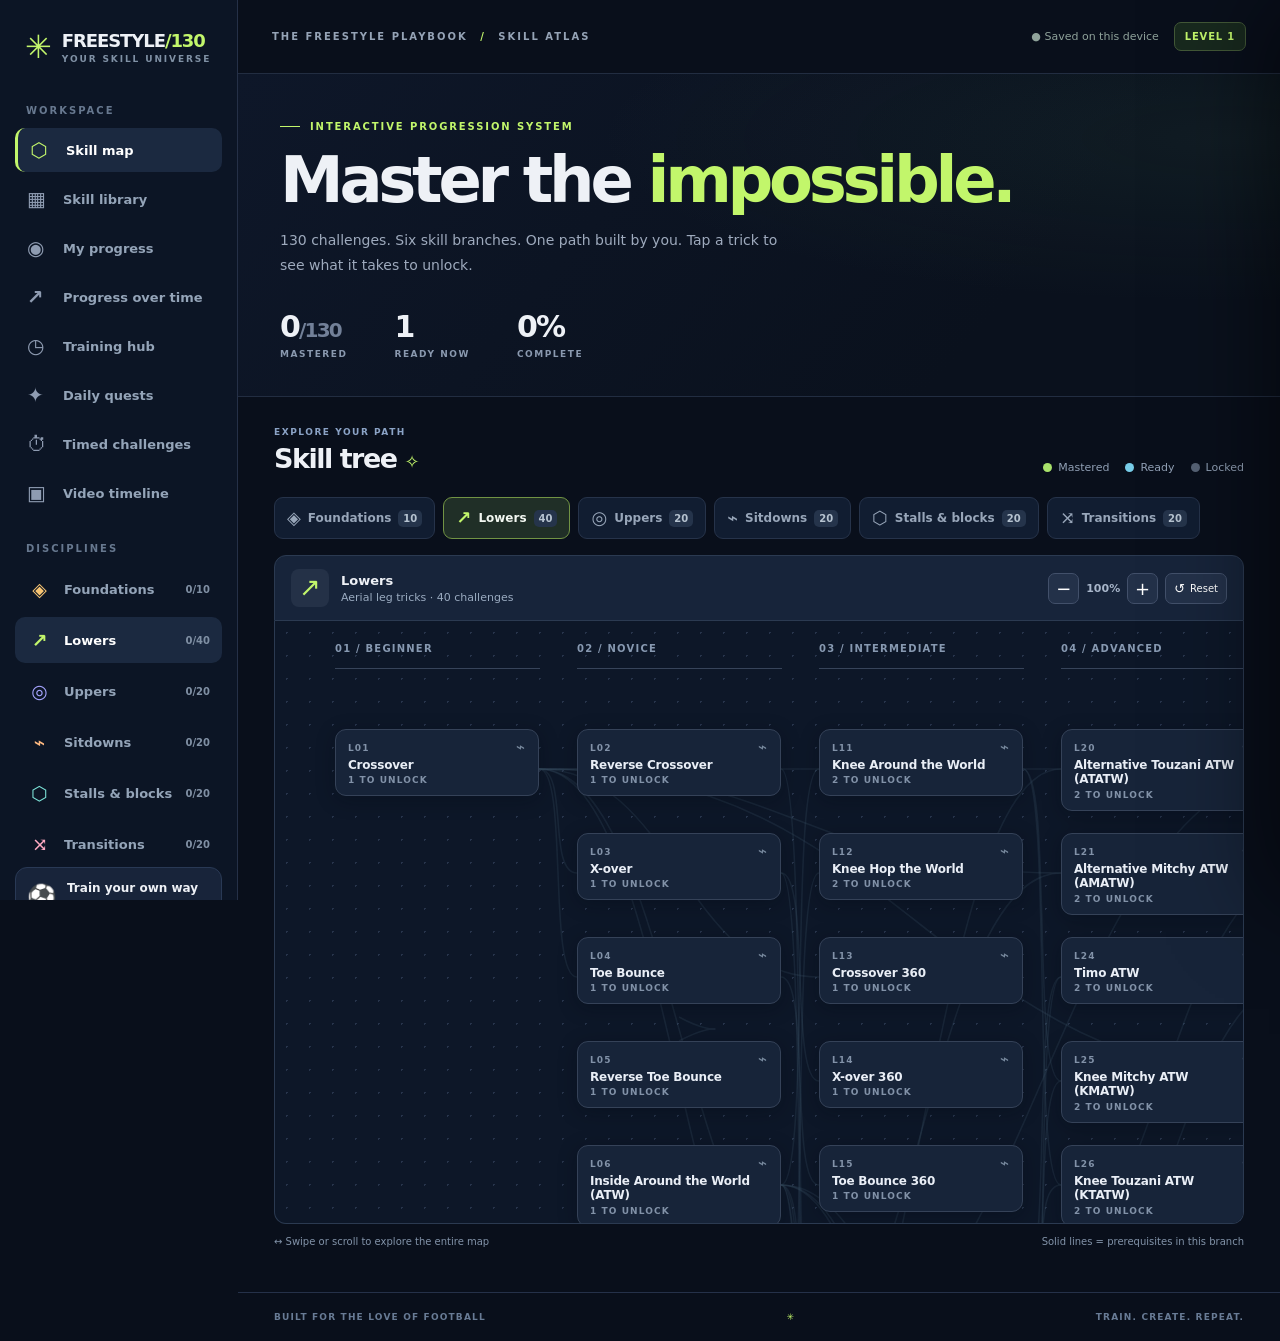
==== commit 62153062: "Add files via upload" ====
--- a/standalone.html
+++ b/standalone.html
@@ -8,8 +8,10 @@
   <meta name="apple-mobile-web-app-capable" content="yes" />
   <meta name="apple-mobile-web-app-status-bar-style" content="black-translucent" />
   <meta name="apple-mobile-web-app-title" content="Freestyle 130" />
-  <style>
-:root{font-family:Inter,ui-sans-serif,system-ui,-apple-system,BlinkMacSystemFont,"Segoe UI",sans-serif;color:#eef1f6;background:#090f1b;font-synthesis:none;--bg:#090f1b;--surface:#101a2c;--surface2:#162237;--border:#29334a;--muted:#8b97ac;--lime:#c2f66b;--paper:#eef1f6}*{box-sizing:border-box}html{scroll-behavior:smooth}body{margin:0;min-height:100vh;min-height:100dvh}button,input,select{font:inherit}button{cursor:pointer}button:focus-visible,input:focus-visible,select:focus-visible{outline:2px solid var(--lime);outline-offset:3px}button:disabled{opacity:.4;cursor:not-allowed}a{color:var(--lime)}[hidden]{display:none!important}.app-shell{display:grid;grid-template-columns:238px minmax(0,1fr);min-height:100vh}.sidebar{background:#0c1525;border-right:1px solid #253047;padding:28px 15px 20px;position:sticky;top:0;align-self:start;height:100vh;display:flex;flex-direction:column;gap:0}.brand,.mobile-brand{display:flex;align-items:center;gap:10px;padding:2px 10px}.brand-mark{font-size:32px;color:var(--lime);line-height:1}.brand strong,.mobile-brand strong{letter-spacing:-.06em;font-size:18px;white-space:nowrap}.brand-light{color:var(--lime)}.brand-kicker{font-size:9px;letter-spacing:.21em;display:block;color:#8091a5;margin-top:3px;font-weight:700}.side-section-label{font-size:10px;letter-spacing:.2em;color:#67788f;padding:39px 11px 12px;font-weight:800}.side-section-label.spaced{padding-top:28px}.side-nav,.side-branches{display:flex;flex-direction:column;gap:5px}.nav-item,.branch-side{background:transparent;border:0;width:100%;color:#94a4b8;text-align:left;display:flex;align-items:center;gap:12px;border-radius:10px;padding:12px 12px;font-size:13px;font-weight:650;transition:background .15s,color .15s}.nav-item:hover,.branch-side:hover,.nav-item.active,.branch-side.active{background:#1b2940;color:white}.nav-item.active{border-left:3px solid var(--lime)}.nav-symbol{font-size:20px;line-height:1;color:#8e9bb1;width:24px}.nav-item.active .nav-symbol{color:var(--lime)}.side-glyph{font-size:19px;width:25px;color:var(--accent);text-align:center}.side-counter{margin-left:auto;font-size:10px;color:#8090a4;font-variant-numeric:tabular-nums}.sidebar-footer{margin-top:auto;background:#18243a;border:1px solid #293955;padding:13px 11px;border-radius:12px;display:flex;gap:10px;align-items:center}.small-football{font-size:24px}.sidebar-footer strong,.sidebar-footer span:not(.small-football){display:block}.sidebar-footer strong{font-size:12px}.sidebar-footer div span{font-size:11px;color:var(--muted);margin-top:4px}.main-column{min-width:0}.topbar{height:74px;display:flex;align-items:center;justify-content:space-between;padding:0 34px;border-bottom:1px solid #222d41}.desktop-top-title{font-size:10px;font-weight:750;letter-spacing:.2em;color:#95a3b6}.slash{color:var(--lime);margin:0 7px}.topbar-right{display:flex;gap:15px;align-items:center}.saved-indicator{color:#8fa29a;font-size:11px}.level-tag{border:1px solid #425837;color:var(--lime);background:#18291e;border-radius:7px;padding:8px 10px;font-size:10px;letter-spacing:.08em;font-weight:800}.mobile-brand{display:none}.screen{display:none}.screen.active{display:block}.hero{padding:47px 42px 37px;border-bottom:1px solid #222d41;background:radial-gradient(ellipse at 95% 20%,rgba(70,120,90,.11),transparent 45%),linear-gradient(130deg,#0e1729,#0a111d 73%)}.eyebrow{display:flex;align-items:center;gap:10px;font-size:10px;font-weight:850;letter-spacing:.19em;color:var(--lime)}.eyebrow-line{width:20px;height:1px;background:var(--lime)}h1{font-size:clamp(37px,5vw,69px);font-weight:850;letter-spacing:-.067em;line-height:1.05;margin:15px 0 14px}h1 em{color:var(--lime);font-style:normal}.hero p,.sub-hero p{max-width:520px;font-size:14px;line-height:1.75;color:#9eaabd;margin:0}.hero-numbers{display:flex;gap:47px;margin-top:32px}.hero-numbers>div{display:flex;flex-direction:column;gap:5px}.hero-numbers strong{font-size:30px;letter-spacing:-.06em}.hero-numbers strong .dimmed{color:#728098;font-size:20px}.hero-numbers>div>span{font-size:9px;letter-spacing:.17em;color:#8a99af;font-weight:750}.map-section{padding:30px 36px 45px}.section-heading{display:flex;justify-content:space-between;align-items:end;gap:15px}.eyebrow.mini{font-size:9px;letter-spacing:.17em;color:#8ba3c6}h2{letter-spacing:-.055em;font-size:27px;margin:6px 0 0}.tiny-spark{font-size:18px;color:var(--lime)}.map-legend{display:flex;gap:16px;font-size:11px;color:#91a0b5;flex-wrap:wrap}.map-legend>span{display:flex;align-items:center;gap:6px}.legend-dot{display:inline-block;width:9px;height:9px;border-radius:50%;background:#566275}.legend-dot.done{background:#a9e26b}.legend-dot.ready{background:#77cce8}.branch-tabs{display:flex;gap:8px;overflow-x:auto;scrollbar-width:thin;padding:23px 0 16px}.branch-tab{background:#111d31;color:#98a6b9;border:1px solid #26334a;border-radius:9px;white-space:nowrap;display:flex;align-items:center;gap:7px;padding:11px 12px;font-size:12px;font-weight:700}.branch-tab:hover,.branch-tab.active{color:#f2f7f1;border-color:#719344;background:#202f27}.branch-tab.active .tab-glyph{color:var(--lime)}.tab-glyph{font-size:18px;line-height:1}.tab-count{background:#25344b;padding:3px 5px;border-radius:5px;font-size:10px;color:#b6c3d0}.map-toolbar{background:#17243a;border:1px solid #2b3a51;border-radius:12px 12px 0 0;padding:13px 16px;display:flex;justify-content:space-between;align-items:center;gap:10px}.map-context{display:flex;gap:12px;align-items:center}.map-context-icon{font-size:26px;background:#243147;width:38px;height:38px;text-align:center;line-height:37px;border-radius:8px}.map-context strong,.map-context span:last-child{display:block}.map-context strong{font-size:13px}.map-context div span{font-size:11px;color:#9aabc0;margin-top:3px}.toolbar-controls{display:flex;gap:7px;align-items:center}.small-btn{border:1px solid #42506a;background:#233149;color:white;width:31px;height:31px;border-radius:7px;font-size:18px;display:grid;place-items:center}.small-btn:hover{border-color:var(--lime)}.fit-btn{width:auto;display:flex;align-items:center;padding:0 8px;gap:5px;font-size:13px}.fit-btn span{font-size:10px}.zoom-reading{font-size:11px;font-weight:750;color:#a8b6ca;min-width:33px;text-align:center}.map-scroll{height:min(67vh,680px);min-height:380px;background-color:#0d1728;background-image:radial-gradient(#27344b 1px,transparent 1px);background-size:23px 23px;overflow:auto;overscroll-behavior:contain;border:1px solid #2b3a51;border-top:none;border-radius:0 0 12px 12px;scrollbar-color:#3a4960 #101a2b;touch-action:pan-x pan-y;position:relative}.map-scale-holder{position:relative}.map-world{position:absolute;top:0;left:0;transform-origin:top left;will-change:transform}.map-edges{position:absolute;top:0;left:0;pointer-events:none;overflow:visible}.edge{fill:none;stroke:#3c5367;stroke-width:1.6;opacity:.26;transition:opacity .2s,stroke .2s}.edge-active{stroke:var(--lime);stroke-width:2.4;opacity:.9}.stage-heading{position:absolute;width:205px;font-size:10px;font-weight:850;letter-spacing:.12em;color:#8799b1;z-index:2}.stage-heading i{display:block;height:1px;background:#37445a;margin-top:14px}.skill-node{position:absolute;display:flex;flex-direction:column;justify-content:space-between;align-items:stretch;gap:3px;border:1px solid #354258;background:#172439;border-radius:11px;color:#e9eef6;text-align:left;padding:10px 12px;box-shadow:0 4px 19px #03091350;transition:border-color .15s,background .15s,box-shadow .15s;z-index:2}.skill-node:hover,.skill-node.selected{border-color:var(--skill-accent);box-shadow:0 0 0 2px #badc8630}.skill-node.done{border-color:#678c4e;background:#1a2e27}.skill-node.ready{border-color:#43849a;background:#172b3e}.node-top,.node-bottom{display:flex;justify-content:space-between;align-items:center;font-size:9px;font-weight:850;letter-spacing:.12em;color:#8292a8}.node-state{font-size:15px;color:#76879c;line-height:1}.skill-node.done .node-state,.skill-node.done .node-bottom{color:#b9e77f}.skill-node.ready .node-state,.skill-node.ready .node-bottom{color:#7bd5ea}.skill-node strong{font-size:12px;line-height:1.2;letter-spacing:-.018em;max-height:32px;overflow:hidden}.map-footnote{display:flex;justify-content:space-between;gap:10px;margin-top:12px;color:#8293a9;font-size:10px}.sub-hero{padding:45px 42px 39px;background:linear-gradient(115deg,#121e30,#0b1423);border-bottom:1px solid #253148}.sub-hero h1{margin-bottom:10px}.library-controls{margin:28px 36px 0;background:#131f33;border:1px solid #293751;border-radius:12px;padding:17px;display:flex;flex-direction:column;gap:14px}.search-box{display:flex;align-items:center;gap:10px;background:#0d1728;border:1px solid #35425a;border-radius:9px;padding:4px 12px}.search-box span{font-size:24px;color:#899db8}.search-box input{width:100%;border:0;outline:none;background:transparent;color:white;padding:11px 0;font-size:13px}.search-box input::placeholder{color:#8592a7}.filter-row{display:flex;gap:12px}.filter-row label{display:flex;flex:1;min-width:0;flex-direction:column;gap:6px;font-size:10px;letter-spacing:.09em;font-weight:700;color:#91a2b8;text-transform:uppercase}.filter-row select{padding:10px 9px;min-width:0;width:100%;background:#0d1728;border:1px solid #35425a;border-radius:7px;color:#e9eff8;font-size:12px}.results-title{margin:30px 36px 18px;display:flex;justify-content:space-between;align-items:center;gap:15px}.results-title h2{font-size:22px;margin:0}.results-title>span{font-size:10px;color:#8fa0b5;letter-spacing:.1em}.library-grid{padding:0 36px 50px;display:grid;grid-template-columns:repeat(auto-fill,minmax(220px,1fr));gap:13px}.library-card{background:#151f31;border:1px solid #2b3950;color:#f1f5fa;border-radius:12px;padding:16px;min-height:170px;display:flex;flex-direction:column;text-align:left;gap:12px;transition:background .15s,border-color .15s}.library-card:hover{background:#1b2a3f;border-color:var(--skill-accent)}.lib-top,.lib-bottom{display:flex;align-items:center;justify-content:space-between;gap:8px}.lib-id{font-weight:850;font-size:10px;letter-spacing:.1em;color:var(--skill-accent)}.lib-status{font-size:10px;color:#8795aa}.lib-status.ready{color:#7ad2ef}.lib-status.done{color:#b2e77b}.library-card strong{font-size:15px;line-height:1.3;min-height:40px}.lib-meta{font-size:10px;color:#a6b3c2}.lib-meta>span{margin:0 3px;color:#5d6b81}.lib-bottom{border-top:1px solid #2b3a50;margin-top:auto;padding-top:10px;font-size:10px;color:#8fa1b8}.lib-bottom span{font-size:18px;color:var(--skill-accent)}.empty-state{padding:30px;text-align:center;border:1px dashed #3a4860;color:#a0aec1;border-radius:10px;grid-column:1/-1}.progress-feature{margin:30px 36px 10px;border:1px solid #425b3e;border-radius:15px;background:linear-gradient(130deg,#20392c,#152837 70%);padding:34px;display:flex;justify-content:space-between;align-items:center}.giant-number{display:block;margin:12px 0;font-size:clamp(48px,7vw,84px);letter-spacing:-.02em;color:var(--lime)}.giant-suffix{font-size:24px;color:#9aac9c;letter-spacing:0;margin-left:9px}.progress-track{height:9px;max-width:390px;background:#31443e;border-radius:30px;overflow:hidden}.progress-track div{height:100%;width:0;background:var(--lime);transition:width .3s}.progress-feature p{font-size:12px;color:#b4c3b8}.progress-emblem{font-size:clamp(90px,15vw,190px);line-height:1;color:#bcef7f;opacity:.16}.discipline-stats{padding:0 36px;display:grid;grid-template-columns:repeat(auto-fill,minmax(210px,1fr));gap:14px}.discipline-stat{display:flex;flex-direction:column;align-items:stretch;gap:14px;text-align:left;padding:20px;border:1px solid #334259;border-radius:12px;background:#142034;color:white}.discipline-stat:hover{border-color:var(--skill-accent)}.stat-top{display:flex;justify-content:space-between;align-items:center}.stat-glyph{font-size:29px;color:var(--skill-accent)}.stat-count{font-size:25px;font-weight:800}.stat-count small{font-size:12px;font-weight:500;color:#8191a9}.discipline-stat strong{font-size:16px}.mini-track{height:6px;background:#344054;border-radius:9px;overflow:hidden}.mini-track div{height:100%;background:var(--skill-accent)}.stat-foot{display:flex;justify-content:space-between;font-size:11px;color:#a2b0c3}.stat-foot span{color:var(--skill-accent)}.next-skills{padding:0 36px;display:grid;grid-template-columns:repeat(auto-fill,minmax(270px,1fr));gap:9px}.next-item{background:#142034;border:1px solid #304057;color:#eef4fa;display:flex;align-items:center;gap:14px;text-align:left;padding:15px;border-radius:10px}.next-item:hover{border-color:#7ad2ef}.next-icon{font-size:24px;width:28px;text-align:center}.next-item>span:nth-child(2){flex:1;display:flex;flex-direction:column;gap:5px}.next-item strong{font-size:12px}.next-item small{color:#93a5b9;font-size:10px}.next-arrow{font-size:20px;color:#96b9c9}.data-box{margin:30px 36px 50px;background:#111c2e;border:1px solid #344057;border-radius:12px;padding:24px;display:flex;justify-content:space-between;align-items:center;gap:20px}.data-box h3{margin:0;font-size:17px}.data-box p{font-size:12px;color:#a4b1c5;line-height:1.6;margin:7px 0 0;max-width:460px}.data-actions{display:flex;flex-wrap:wrap;gap:9px;justify-content:flex-end}.action-btn{font-size:11px;font-weight:750;color:#121b24;border:1px solid var(--lime);background:var(--lime);border-radius:8px;padding:11px 13px;white-space:nowrap;display:inline-flex;align-items:center;justify-content:center}.action-btn:hover{filter:brightness(1.07)}.secondary-btn{background:#1d2b41;border-color:#415272;color:#eff5fc;cursor:pointer}.danger-btn{background:transparent;border-color:#79565d;color:#e9a0a7}.app-footer{display:flex;justify-content:space-between;gap:10px;padding:19px 36px;color:#687b95;font-size:9px;font-weight:800;letter-spacing:.13em;border-top:1px solid #253149}.app-footer span{color:var(--lime)}.bottom-nav{display:none}.drawer-backdrop{position:fixed;inset:0;z-index:30;background:#030910a8;backdrop-filter:blur(2px)}.skill-drawer{position:fixed;z-index:31;right:0;top:0;bottom:0;width:min(430px,100vw);background:#111d2d;border-left:1px solid #35435a;box-shadow:-20px 0 90px #0008;transform:translateX(102%);transition:transform .23s ease;overflow-y:auto;overscroll-behavior:contain;padding:30px}.skill-drawer.open{transform:translateX(0)}.drawer-grab{display:none}.drawer-close{position:absolute;right:19px;top:20px;border:1px solid #46536c;background:#23334a;color:#dae4ee;border-radius:7px;width:33px;height:33px}.drawer-accent{margin-top:26px;display:flex;justify-content:space-between;font-size:10px;font-weight:850;color:var(--skill-accent);letter-spacing:.15em}.skill-drawer h2{font-size:34px;line-height:1.12;margin:15px 0}.detail-meta{display:flex;align-items:center;justify-content:space-between;gap:6px;flex-wrap:wrap}.detail-meta>span:first-child{font-size:10px;letter-spacing:.12em;color:#95a6bd}.detail-status{font-size:10px;color:#a7aebd;padding:6px 8px;background:#23334a;border-radius:6px}.detail-status.ready{color:#83d7ef}.detail-status.done{color:var(--lime)}.detail-copy{font-size:13px;line-height:1.7;color:#afbbce;margin:26px 0}.master-btn{width:100%;padding:16px;border-radius:9px;background:var(--lime);color:#10200d;font-weight:850;font-size:13px;border:0}.master-btn.is-done{background:#1f352c;color:#bbec87;border:1px solid #587a4c}.drawer-section{margin-top:34px}.drawer-section h3{display:flex;justify-content:space-between;border-bottom:1px solid #33435a;padding-bottom:12px;color:#a4b5cc;font-size:10px;font-weight:850;letter-spacing:.15em}.drawer-section h3 span{color:#8395af}.related-skill{display:flex;gap:11px;align-items:center;width:100%;border:0;border-bottom:1px solid #2b394e;background:transparent;color:#e6edf5;text-align:left;padding:11px 1px}.related-skill:hover{background:#1c2b41}.related-mark{border:1px solid #4b6178;border-radius:50%;font-size:14px;color:#99a9bf;width:27px;height:27px;display:grid;place-items:center;flex:none}.related-mark.complete{border-color:#84b662;color:#b7e77c}.related-skill>span:nth-child(2){flex:1;display:flex;flex-direction:column;gap:4px}.related-skill strong{font-size:12px}.related-skill small{font-size:10px;color:#8999af}.related-skill>span:last-child{color:#8da5b5}.drawer-empty{color:#899ab0;font-size:12px}.toast{position:fixed;left:50%;bottom:35px;transform:translate(-50%,20px);border:1px solid #567b48;border-radius:12px;background:#213528;color:#d9f8be;font-weight:700;font-size:12px;max-width:min(90vw,470px);padding:14px 18px;opacity:0;pointer-events:none;z-index:70;transition:transform .18s,opacity .18s;text-align:center}.toast.show{opacity:1;transform:translate(-50%,0)}
+  
+  <link rel="icon" type="image/png" href="icons/icon-192.png" />
+  <link rel="apple-touch-icon" href="icons/icon-192.png" />
+  <style>:root{font-family:Inter,ui-sans-serif,system-ui,-apple-system,BlinkMacSystemFont,"Segoe UI",sans-serif;color:#eef1f6;background:#090f1b;font-synthesis:none;--bg:#090f1b;--surface:#101a2c;--surface2:#162237;--border:#29334a;--muted:#8b97ac;--lime:#c2f66b;--paper:#eef1f6}*{box-sizing:border-box}html{scroll-behavior:smooth}body{margin:0;min-height:100vh;min-height:100dvh}button,input,select{font:inherit}button{cursor:pointer}button:focus-visible,input:focus-visible,select:focus-visible{outline:2px solid var(--lime);outline-offset:3px}button:disabled{opacity:.4;cursor:not-allowed}a{color:var(--lime)}[hidden]{display:none!important}.app-shell{display:grid;grid-template-columns:238px minmax(0,1fr);min-height:100vh}.sidebar{background:#0c1525;border-right:1px solid #253047;padding:28px 15px 20px;position:sticky;top:0;align-self:start;height:100vh;display:flex;flex-direction:column;gap:0}.brand,.mobile-brand{display:flex;align-items:center;gap:10px;padding:2px 10px}.brand-mark{font-size:32px;color:var(--lime);line-height:1}.brand strong,.mobile-brand strong{letter-spacing:-.06em;font-size:18px;white-space:nowrap}.brand-light{color:var(--lime)}.brand-kicker{font-size:9px;letter-spacing:.21em;display:block;color:#8091a5;margin-top:3px;font-weight:700}.side-section-label{font-size:10px;letter-spacing:.2em;color:#67788f;padding:39px 11px 12px;font-weight:800}.side-section-label.spaced{padding-top:28px}.side-nav,.side-branches{display:flex;flex-direction:column;gap:5px}.nav-item,.branch-side{background:transparent;border:0;width:100%;color:#94a4b8;text-align:left;display:flex;align-items:center;gap:12px;border-radius:10px;padding:12px 12px;font-size:13px;font-weight:650;transition:background .15s,color .15s}.nav-item:hover,.branch-side:hover,.nav-item.active,.branch-side.active{background:#1b2940;color:white}.nav-item.active{border-left:3px solid var(--lime)}.nav-symbol{font-size:20px;line-height:1;color:#8e9bb1;width:24px}.nav-item.active .nav-symbol{color:var(--lime)}.side-glyph{font-size:19px;width:25px;color:var(--accent);text-align:center}.side-counter{margin-left:auto;font-size:10px;color:#8090a4;font-variant-numeric:tabular-nums}.sidebar-footer{margin-top:auto;background:#18243a;border:1px solid #293955;padding:13px 11px;border-radius:12px;display:flex;gap:10px;align-items:center}.small-football{font-size:24px}.sidebar-footer strong,.sidebar-footer span:not(.small-football){display:block}.sidebar-footer strong{font-size:12px}.sidebar-footer div span{font-size:11px;color:var(--muted);margin-top:4px}.main-column{min-width:0}.topbar{height:74px;display:flex;align-items:center;justify-content:space-between;padding:0 34px;border-bottom:1px solid #222d41}.desktop-top-title{font-size:10px;font-weight:750;letter-spacing:.2em;color:#95a3b6}.slash{color:var(--lime);margin:0 7px}.topbar-right{display:flex;gap:15px;align-items:center}.saved-indicator{color:#8fa29a;font-size:11px}.level-tag{border:1px solid #425837;color:var(--lime);background:#18291e;border-radius:7px;padding:8px 10px;font-size:10px;letter-spacing:.08em;font-weight:800}.mobile-brand{display:none}.screen{display:none}.screen.active{display:block}.hero{padding:47px 42px 37px;border-bottom:1px solid #222d41;background:radial-gradient(ellipse at 95% 20%,rgba(70,120,90,.11),transparent 45%),linear-gradient(130deg,#0e1729,#0a111d 73%)}.eyebrow{display:flex;align-items:center;gap:10px;font-size:10px;font-weight:850;letter-spacing:.19em;color:var(--lime)}.eyebrow-line{width:20px;height:1px;background:var(--lime)}h1{font-size:clamp(37px,5vw,69px);font-weight:850;letter-spacing:-.067em;line-height:1.05;margin:15px 0 14px}h1 em{color:var(--lime);font-style:normal}.hero p,.sub-hero p{max-width:520px;font-size:14px;line-height:1.75;color:#9eaabd;margin:0}.hero-numbers{display:flex;gap:47px;margin-top:32px}.hero-numbers>div{display:flex;flex-direction:column;gap:5px}.hero-numbers strong{font-size:30px;letter-spacing:-.06em}.hero-numbers strong .dimmed{color:#728098;font-size:20px}.hero-numbers>div>span{font-size:9px;letter-spacing:.17em;color:#8a99af;font-weight:750}.map-section{padding:30px 36px 45px}.section-heading{display:flex;justify-content:space-between;align-items:end;gap:15px}.eyebrow.mini{font-size:9px;letter-spacing:.17em;color:#8ba3c6}h2{letter-spacing:-.055em;font-size:27px;margin:6px 0 0}.tiny-spark{font-size:18px;color:var(--lime)}.map-legend{display:flex;gap:16px;font-size:11px;color:#91a0b5;flex-wrap:wrap}.map-legend>span{display:flex;align-items:center;gap:6px}.legend-dot{display:inline-block;width:9px;height:9px;border-radius:50%;background:#566275}.legend-dot.done{background:#a9e26b}.legend-dot.ready{background:#77cce8}.branch-tabs{display:flex;gap:8px;overflow-x:auto;scrollbar-width:thin;padding:23px 0 16px}.branch-tab{background:#111d31;color:#98a6b9;border:1px solid #26334a;border-radius:9px;white-space:nowrap;display:flex;align-items:center;gap:7px;padding:11px 12px;font-size:12px;font-weight:700}.branch-tab:hover,.branch-tab.active{color:#f2f7f1;border-color:#719344;background:#202f27}.branch-tab.active .tab-glyph{color:var(--lime)}.tab-glyph{font-size:18px;line-height:1}.tab-count{background:#25344b;padding:3px 5px;border-radius:5px;font-size:10px;color:#b6c3d0}.map-toolbar{background:#17243a;border:1px solid #2b3a51;border-radius:12px 12px 0 0;padding:13px 16px;display:flex;justify-content:space-between;align-items:center;gap:10px}.map-context{display:flex;gap:12px;align-items:center}.map-context-icon{font-size:26px;background:#243147;width:38px;height:38px;text-align:center;line-height:37px;border-radius:8px}.map-context strong,.map-context span:last-child{display:block}.map-context strong{font-size:13px}.map-context div span{font-size:11px;color:#9aabc0;margin-top:3px}.toolbar-controls{display:flex;gap:7px;align-items:center}.small-btn{border:1px solid #42506a;background:#233149;color:white;width:31px;height:31px;border-radius:7px;font-size:18px;display:grid;place-items:center}.small-btn:hover{border-color:var(--lime)}.fit-btn{width:auto;display:flex;align-items:center;padding:0 8px;gap:5px;font-size:13px}.fit-btn span{font-size:10px}.zoom-reading{font-size:11px;font-weight:750;color:#a8b6ca;min-width:33px;text-align:center}.map-scroll{height:min(67vh,680px);min-height:380px;background-color:#0d1728;background-image:radial-gradient(#27344b 1px,transparent 1px);background-size:23px 23px;overflow:auto;overscroll-behavior:contain;border:1px solid #2b3a51;border-top:none;border-radius:0 0 12px 12px;scrollbar-color:#3a4960 #101a2b;touch-action:pan-x pan-y;position:relative}.map-scale-holder{position:relative}.map-world{position:absolute;top:0;left:0;transform-origin:top left;will-change:transform}.map-edges{position:absolute;top:0;left:0;pointer-events:none;overflow:visible}.edge{fill:none;stroke:#3c5367;stroke-width:1.6;opacity:.26;transition:opacity .2s,stroke .2s}.edge-active{stroke:var(--lime);stroke-width:2.4;opacity:.9}.stage-heading{position:absolute;width:205px;font-size:10px;font-weight:850;letter-spacing:.12em;color:#8799b1;z-index:2}.stage-heading i{display:block;height:1px;background:#37445a;margin-top:14px}.skill-node{position:absolute;display:flex;flex-direction:column;justify-content:space-between;align-items:stretch;gap:3px;border:1px solid #354258;background:#172439;border-radius:11px;color:#e9eef6;text-align:left;padding:10px 12px;box-shadow:0 4px 19px #03091350;transition:border-color .15s,background .15s,box-shadow .15s;z-index:2}.skill-node:hover,.skill-node.selected{border-color:var(--skill-accent);box-shadow:0 0 0 2px #badc8630}.skill-node.done{border-color:#678c4e;background:#1a2e27}.skill-node.ready{border-color:#43849a;background:#172b3e}.node-top,.node-bottom{display:flex;justify-content:space-between;align-items:center;font-size:9px;font-weight:850;letter-spacing:.12em;color:#8292a8}.node-state{font-size:15px;color:#76879c;line-height:1}.skill-node.done .node-state,.skill-node.done .node-bottom{color:#b9e77f}.skill-node.ready .node-state,.skill-node.ready .node-bottom{color:#7bd5ea}.skill-node strong{font-size:12px;line-height:1.2;letter-spacing:-.018em;max-height:32px;overflow:hidden}.map-footnote{display:flex;justify-content:space-between;gap:10px;margin-top:12px;color:#8293a9;font-size:10px}.sub-hero{padding:45px 42px 39px;background:linear-gradient(115deg,#121e30,#0b1423);border-bottom:1px solid #253148}.sub-hero h1{margin-bottom:10px}.library-controls{margin:28px 36px 0;background:#131f33;border:1px solid #293751;border-radius:12px;padding:17px;display:flex;flex-direction:column;gap:14px}.search-box{display:flex;align-items:center;gap:10px;background:#0d1728;border:1px solid #35425a;border-radius:9px;padding:4px 12px}.search-box span{font-size:24px;color:#899db8}.search-box input{width:100%;border:0;outline:none;background:transparent;color:white;padding:11px 0;font-size:13px}.search-box input::placeholder{color:#8592a7}.filter-row{display:flex;gap:12px}.filter-row label{display:flex;flex:1;min-width:0;flex-direction:column;gap:6px;font-size:10px;letter-spacing:.09em;font-weight:700;color:#91a2b8;text-transform:uppercase}.filter-row select{padding:10px 9px;min-width:0;width:100%;background:#0d1728;border:1px solid #35425a;border-radius:7px;color:#e9eff8;font-size:12px}.results-title{margin:30px 36px 18px;display:flex;justify-content:space-between;align-items:center;gap:15px}.results-title h2{font-size:22px;margin:0}.results-title>span{font-size:10px;color:#8fa0b5;letter-spacing:.1em}.library-grid{padding:0 36px 50px;display:grid;grid-template-columns:repeat(auto-fill,minmax(220px,1fr));gap:13px}.library-card{background:#151f31;border:1px solid #2b3950;color:#f1f5fa;border-radius:12px;padding:16px;min-height:170px;display:flex;flex-direction:column;text-align:left;gap:12px;transition:background .15s,border-color .15s}.library-card:hover{background:#1b2a3f;border-color:var(--skill-accent)}.lib-top,.lib-bottom{display:flex;align-items:center;justify-content:space-between;gap:8px}.lib-id{font-weight:850;font-size:10px;letter-spacing:.1em;color:var(--skill-accent)}.lib-status{font-size:10px;color:#8795aa}.lib-status.ready{color:#7ad2ef}.lib-status.done{color:#b2e77b}.library-card strong{font-size:15px;line-height:1.3;min-height:40px}.lib-meta{font-size:10px;color:#a6b3c2}.lib-meta>span{margin:0 3px;color:#5d6b81}.lib-bottom{border-top:1px solid #2b3a50;margin-top:auto;padding-top:10px;font-size:10px;color:#8fa1b8}.lib-bottom span{font-size:18px;color:var(--skill-accent)}.empty-state{padding:30px;text-align:center;border:1px dashed #3a4860;color:#a0aec1;border-radius:10px;grid-column:1/-1}.progress-feature{margin:30px 36px 10px;border:1px solid #425b3e;border-radius:15px;background:linear-gradient(130deg,#20392c,#152837 70%);padding:34px;display:flex;justify-content:space-between;align-items:center}.giant-number{display:block;margin:12px 0;font-size:clamp(48px,7vw,84px);letter-spacing:-.02em;color:var(--lime)}.giant-suffix{font-size:24px;color:#9aac9c;letter-spacing:0;margin-left:9px}.progress-track{height:9px;max-width:390px;background:#31443e;border-radius:30px;overflow:hidden}.progress-track div{height:100%;width:0;background:var(--lime);transition:width .3s}.progress-feature p{font-size:12px;color:#b4c3b8}.progress-emblem{font-size:clamp(90px,15vw,190px);line-height:1;color:#bcef7f;opacity:.16}.discipline-stats{padding:0 36px;display:grid;grid-template-columns:repeat(auto-fill,minmax(210px,1fr));gap:14px}.discipline-stat{display:flex;flex-direction:column;align-items:stretch;gap:14px;text-align:left;padding:20px;border:1px solid #334259;border-radius:12px;background:#142034;color:white}.discipline-stat:hover{border-color:var(--skill-accent)}.stat-top{display:flex;justify-content:space-between;align-items:center}.stat-glyph{font-size:29px;color:var(--skill-accent)}.stat-count{font-size:25px;font-weight:800}.stat-count small{font-size:12px;font-weight:500;color:#8191a9}.discipline-stat strong{font-size:16px}.mini-track{height:6px;background:#344054;border-radius:9px;overflow:hidden}.mini-track div{height:100%;background:var(--skill-accent)}.stat-foot{display:flex;justify-content:space-between;font-size:11px;color:#a2b0c3}.stat-foot span{color:var(--skill-accent)}.next-skills{padding:0 36px;display:grid;grid-template-columns:repeat(auto-fill,minmax(270px,1fr));gap:9px}.next-item{background:#142034;border:1px solid #304057;color:#eef4fa;display:flex;align-items:center;gap:14px;text-align:left;padding:15px;border-radius:10px}.next-item:hover{border-color:#7ad2ef}.next-icon{font-size:24px;width:28px;text-align:center}.next-item>span:nth-child(2){flex:1;display:flex;flex-direction:column;gap:5px}.next-item strong{font-size:12px}.next-item small{color:#93a5b9;font-size:10px}.next-arrow{font-size:20px;color:#96b9c9}.data-box{margin:30px 36px 50px;background:#111c2e;border:1px solid #344057;border-radius:12px;padding:24px;display:flex;justify-content:space-between;align-items:center;gap:20px}.data-box h3{margin:0;font-size:17px}.data-box p{font-size:12px;color:#a4b1c5;line-height:1.6;margin:7px 0 0;max-width:460px}.data-actions{display:flex;flex-wrap:wrap;gap:9px;justify-content:flex-end}.action-btn{font-size:11px;font-weight:750;color:#121b24;border:1px solid var(--lime);background:var(--lime);border-radius:8px;padding:11px 13px;white-space:nowrap;display:inline-flex;align-items:center;justify-content:center}.action-btn:hover{filter:brightness(1.07)}.secondary-btn{background:#1d2b41;border-color:#415272;color:#eff5fc;cursor:pointer}.danger-btn{background:transparent;border-color:#79565d;color:#e9a0a7}.app-footer{display:flex;justify-content:space-between;gap:10px;padding:19px 36px;color:#687b95;font-size:9px;font-weight:800;letter-spacing:.13em;border-top:1px solid #253149}.app-footer span{color:var(--lime)}.bottom-nav{display:none}.drawer-backdrop{position:fixed;inset:0;z-index:30;background:#030910a8;backdrop-filter:blur(2px)}.skill-drawer{position:fixed;z-index:31;right:0;top:0;bottom:0;width:min(430px,100vw);background:#111d2d;border-left:1px solid #35435a;box-shadow:-20px 0 90px #0008;transform:translateX(102%);transition:transform .23s ease;overflow-y:auto;overscroll-behavior:contain;padding:30px}.skill-drawer.open{transform:translateX(0)}.drawer-grab{display:none}.drawer-close{position:absolute;right:19px;top:20px;border:1px solid #46536c;background:#23334a;color:#dae4ee;border-radius:7px;width:33px;height:33px}.drawer-accent{margin-top:26px;display:flex;justify-content:space-between;font-size:10px;font-weight:850;color:var(--skill-accent);letter-spacing:.15em}.skill-drawer h2{font-size:34px;line-height:1.12;margin:15px 0}.detail-meta{display:flex;align-items:center;justify-content:space-between;gap:6px;flex-wrap:wrap}.detail-meta>span:first-child{font-size:10px;letter-spacing:.12em;color:#95a6bd}.detail-status{font-size:10px;color:#a7aebd;padding:6px 8px;background:#23334a;border-radius:6px}.detail-status.ready{color:#83d7ef}.detail-status.done{color:var(--lime)}.detail-copy{font-size:13px;line-height:1.7;color:#afbbce;margin:26px 0}.master-btn{width:100%;padding:16px;border-radius:9px;background:var(--lime);color:#10200d;font-weight:850;font-size:13px;border:0}.master-btn.is-done{background:#1f352c;color:#bbec87;border:1px solid #587a4c}.drawer-section{margin-top:34px}.drawer-section h3{display:flex;justify-content:space-between;border-bottom:1px solid #33435a;padding-bottom:12px;color:#a4b5cc;font-size:10px;font-weight:850;letter-spacing:.15em}.drawer-section h3 span{color:#8395af}.related-skill{display:flex;gap:11px;align-items:center;width:100%;border:0;border-bottom:1px solid #2b394e;background:transparent;color:#e6edf5;text-align:left;padding:11px 1px}.related-skill:hover{background:#1c2b41}.related-mark{border:1px solid #4b6178;border-radius:50%;font-size:14px;color:#99a9bf;width:27px;height:27px;display:grid;place-items:center;flex:none}.related-mark.complete{border-color:#84b662;color:#b7e77c}.related-skill>span:nth-child(2){flex:1;display:flex;flex-direction:column;gap:4px}.related-skill strong{font-size:12px}.related-skill small{font-size:10px;color:#8999af}.related-skill>span:last-child{color:#8da5b5}.drawer-empty{color:#899ab0;font-size:12px}.toast{position:fixed;left:50%;bottom:35px;transform:translate(-50%,20px);border:1px solid #567b48;border-radius:12px;background:#213528;color:#d9f8be;font-weight:700;font-size:12px;max-width:min(90vw,470px);padding:14px 18px;opacity:0;pointer-events:none;z-index:70;transition:transform .18s,opacity .18s;text-align:center}.toast.show{opacity:1;transform:translate(-50%,0)}
 @media(max-width:1050px){.app-shell{grid-template-columns:205px minmax(0,1fr)}.sidebar{padding:22px 10px}.hero{padding:42px 30px}.map-section,.library-controls,.results-title,.progress-feature,.data-box{margin-left:22px;margin-right:22px}.map-section{padding:26px 22px 38px;margin:0}.library-grid,.discipline-stats,.next-skills{padding-left:22px;padding-right:22px}.topbar{padding:0 24px}}
 @media(max-width:760px){.app-shell{display:block}.sidebar{display:none}.topbar{height:61px;padding:0 17px;position:sticky;top:0;z-index:18;background:#0a1120ed;backdrop-filter:blur(14px)}.mobile-brand{display:flex;padding:0}.mobile-brand .brand-mark{font-size:27px}.mobile-brand strong{font-size:15px}.desktop-top-title{display:none}.saved-indicator{display:none}.level-tag{font-size:9px;padding:7px 9px}.hero{padding:34px 22px 28px}.hero h1,.sub-hero h1{font-size:clamp(36px,10vw,55px)}.hero p,.sub-hero p{font-size:13px}.hero-numbers{gap:30px;margin-top:29px}.hero-numbers strong{font-size:27px}.hero-numbers strong .dimmed{font-size:16px}.map-section{padding:25px 14px 39px;margin:0}.section-heading{padding:0 6px;align-items:start;flex-direction:column;gap:12px}.map-legend{gap:13px;font-size:10px}.branch-tabs{padding-top:16px;padding-bottom:12px;scrollbar-width:none}.branch-tabs::-webkit-scrollbar{display:none}.branch-tab{font-size:11px;padding:10px 12px}.map-toolbar{padding:10px}.map-context-icon{width:30px;height:30px;line-height:30px;font-size:19px}.map-context div span{font-size:9px}.map-context strong{font-size:12px}.toolbar-controls{gap:4px}.small-btn{width:29px;height:29px}.zoom-reading{font-size:10px}.fit-btn{width:29px;justify-content:center;padding:0}.fit-btn span{display:none}.map-scroll{height:59vh;min-height:390px}.map-footnote{font-size:9px;flex-direction:column;gap:5px}.sub-hero{padding:36px 22px 33px}.library-controls{margin:20px 14px 0;padding:12px}.filter-row{display:grid;grid-template-columns:repeat(2,minmax(0,1fr));gap:12px}.filter-row label:last-child{grid-column:span 2}.results-title{margin:27px 16px 17px}.results-title h2{font-size:20px}.library-grid{padding:0 14px 35px;grid-template-columns:repeat(2,minmax(0,1fr));gap:9px}.library-card{min-height:176px;padding:12px;gap:10px}.library-card strong{font-size:13px;min-height:48px}.lib-meta{font-size:9px}.lib-status{font-size:9px}.lib-bottom{font-size:9px}.progress-feature{margin:20px 14px 8px;padding:22px}.progress-emblem{font-size:90px}.giant-number{font-size:62px}.discipline-stats{padding:0 14px;grid-template-columns:repeat(2,minmax(0,1fr));gap:10px}.discipline-stat{padding:14px;gap:12px}.discipline-stat strong{font-size:13px}.stat-count{font-size:21px}.next-skills{padding:0 14px;grid-template-columns:1fr}.data-box{margin:22px 14px 100px;padding:20px;display:flex;flex-direction:column;align-items:stretch}.data-actions{justify-content:stretch}.data-actions>*{flex:1}.app-footer{display:none}.bottom-nav{position:fixed;bottom:0;left:0;right:0;height:calc(66px + env(safe-area-inset-bottom));padding:5px 6px calc(5px + env(safe-area-inset-bottom));background:#101a2bed;border-top:1px solid #344257;backdrop-filter:blur(14px);z-index:21;display:flex;justify-content:space-around}.bottom-nav button{flex:1;background:transparent;color:#8596aa;border:0;border-radius:9px;font-size:10px;font-weight:750;display:flex;flex-direction:column;align-items:center;justify-content:center;gap:3px}.bottom-nav button span{font-size:24px;line-height:1}.bottom-nav button.active{color:var(--lime)}.skill-drawer{width:100%;height:min(87dvh,780px);top:auto;bottom:0;right:0;border-radius:19px 19px 0 0;padding:22px 24px calc(29px + env(safe-area-inset-bottom));border-left:none;border-top:1px solid #3d5066;transform:translateY(103%)}.drawer-grab{display:block;background:#57667a;border-radius:99px;width:38px;height:4px;margin:-8px auto 10px}.drawer-accent{margin-top:20px}.skill-drawer h2{font-size:28px}.toast{bottom:calc(81px + env(safe-area-inset-bottom))}}
 @media(max-width:380px){.hero-numbers{gap:18px}.library-grid{grid-template-columns:1fr}.library-card{min-height:140px}.map-toolbar{gap:6px}.map-context div span{max-width:110px;white-space:nowrap;overflow:hidden;text-overflow:ellipsis}}
@@ -70,9 +72,43 @@
 @media(max-width:870px){.timeline-two-col{grid-template-columns:minmax(0,1fr)}}
 @media(max-width:760px){.timeline-content{padding:19px 14px 100px;gap:12px}.timeline-cards{gap:9px}.timeline-stat{padding:15px 13px}.timeline-stat strong{font-size:31px}.timeline-stat strong span{font-size:11px}.timeline-stat>span{font-size:8px;letter-spacing:.1em}.timeline-panel{padding:17px 13px}.timeline-panel h2{font-size:20px}.timeline-panel-head{align-items:flex-start;flex-direction:column;gap:13px}.timeline-range{align-self:flex-start}.time-range{font-size:10px;padding:8px 12px}.timeline-insight{font-size:11px;line-height:1.5}.timeline-chart-wrap{padding-top:7px}.timeline-note{font-size:10px}.heat-cell{height:30px}.bottom-nav button{min-width:0;font-size:9px}.bottom-nav button span{font-size:22px}.timeline-event time{font-size:9px}}
 @media(max-width:380px){.timeline-stat strong{font-size:27px}.timeline-stat strong span{font-size:10px}.heat-cell{height:26px}.timeline-event{gap:8px}}
+</style>
+  <style>/* Freestyle 130 v3 — training hub, quests, bests, videos, challenges */
+.sidebar{overflow-y:auto;scrollbar-width:thin}
+.v3-hero{background:radial-gradient(ellipse at 92% 4%,rgba(194,246,107,.14),transparent 43%),linear-gradient(125deg,#101e31,#0a1323)}
+.v3-content{padding:28px 36px 65px;display:flex;flex-direction:column;gap:18px;min-width:0}
+.v3-stats{display:grid;grid-template-columns:repeat(3,minmax(0,1fr));gap:12px}
+.v3-stat{display:flex;flex-direction:column;gap:7px;background:linear-gradient(135deg,#182841,#121e30);border:1px solid #304156;border-radius:13px;padding:18px;min-width:0}
+.v3-stat small{font-size:9px;font-weight:850;letter-spacing:.13em;color:#a2b3c7}.v3-stat strong{font-size:clamp(27px,3vw,40px);line-height:1.1;letter-spacing:-.055em;font-variant-numeric:tabular-nums;color:#eaf4e4}.v3-stat span{font-size:10px;color:#8c9cb1}
+.v3-split{display:grid;grid-template-columns:repeat(2,minmax(0,1fr));gap:18px;align-items:start}
+.v3-panel{min-width:0;background:#111e31;border:1px solid #2c3e55;border-radius:15px;padding:24px}
+.v3-panel h2{font-size:24px;margin:7px 0 19px}.v3-panel p{line-height:1.6}
+.v3-field{display:flex;flex-direction:column;gap:8px;color:#b6c7d9;font-size:11px;font-weight:750;letter-spacing:.01em;margin:13px 0}
+.v3-field input,.v3-field select,.v3-field textarea{display:block;min-width:0;width:100%;background:#0c1627;border:1px solid #43526a;color:#eef6ff;border-radius:9px;padding:13px;font:inherit;font-size:13px;letter-spacing:normal;font-weight:500;color-scheme:dark}
+.v3-field input[type=file]{font-size:12px}.v3-field textarea{min-height:72px;resize:vertical}
+.v3-field option{background:#122036;color:white}.v3-field input:focus,.v3-field textarea:focus,.v3-field select:focus{border-color:#b7e68b}
+.clock-face{text-align:center;font-size:clamp(53px,7vw,84px);color:var(--lime);font-weight:800;font-variant-numeric:tabular-nums;letter-spacing:-.07em;padding:24px 2px;line-height:1.15}
+.v3-actions{display:flex;flex-wrap:wrap;gap:9px}.v3-primary,.v3-secondary,.v3-quiet{border-radius:9px;padding:12px 17px;font-weight:800;font-size:12px;border:1px solid transparent;line-height:1.35;transition:background .12s,transform .12s}
+.v3-primary{background:#c2f66b;color:#12210d;border-color:#c2f66b}.v3-primary:hover:not(:disabled){background:#d6ff9b}.v3-secondary{background:#263751;border:1px solid #455875;color:#e2ebf7}.v3-secondary:hover:not(:disabled){background:#334961}.v3-quiet{background:transparent;color:#9babc0;border-color:#34445a}.v3-quiet:hover{background:#28374f}
+.v3-help{color:#99aabf;font-size:11px;line-height:1.7;margin:12px 0}.v3-rule{border:0;border-top:1px solid #2c3a51;margin:23px 0}
+.weekly-goal-number{font-size:54px;font-weight:850;letter-spacing:-.07em;color:#f2f6f0;margin:23px 0 16px}.v3-track{width:100%;height:10px;border-radius:20px;background:#2b3d52;overflow:hidden}.v3-track>div{height:100%;border-radius:20px;background:linear-gradient(90deg,#67c78f,#c2f66b);transition:width .2s}
+.v3-shortcuts{display:grid;gap:8px}.v3-shortcuts button{display:flex;justify-content:space-between;align-items:center;text-align:left;border:1px solid #384b66;color:#e5edfb;background:#1b2b43;border-radius:10px;padding:15px 13px;font-size:13px;font-weight:750}.v3-shortcuts button span{color:#c2f66b}.v3-shortcuts button:hover{background:#273b55}
+.v3-panel-head{display:flex;align-items:center;justify-content:space-between;gap:15px}.v3-log-list{display:flex;flex-direction:column;gap:0;margin-top:10px}.v3-log{border-top:1px solid #2b3b54;padding:14px 1px;display:flex;gap:10px;align-items:center;min-width:0}.v3-log:first-child{border-top:0}.v3-log>div{display:flex;flex:1;flex-direction:column;min-width:0;gap:5px}.v3-log strong{font-size:12px;font-weight:760;line-height:1.4}.v3-log small{font-size:11px;color:#94a7bd;overflow-wrap:anywhere;line-height:1.4}.v3-amount{color:#bff577;font-size:13px;white-space:nowrap;font-weight:850;font-variant-numeric:tabular-nums}.v3-icon{display:grid;place-items:center;border:1px solid #40516b;background:#202e43;color:#98a9bc;min-width:32px;min-height:32px;border-radius:8px}.v3-icon:hover{color:#ffd1c5;border-color:#d77d6b}.v3-empty{color:#98abc1;font-size:12px;line-height:1.6;padding:10px 0}
+.best-action-row{display:flex;align-items:end;gap:12px}.best-action-row>.v3-field{flex:1}.best-action-row>.v3-primary{margin-bottom:13px}
+.quest-grid{display:grid;grid-template-columns:repeat(3,minmax(0,1fr));gap:12px}.quest-card{display:flex;gap:11px;padding:20px 16px;background:#142139;border:1px solid #31425d;border-radius:13px}.quest-card.quest-done{border-color:#629c54;background:#1a332b}.quest-number{display:grid;place-items:center;width:34px;height:34px;flex:none;border-radius:10px;background:#27364b;color:#c2f66b;font-weight:850;font-size:13px}.quest-done .quest-number{background:#335f39;color:#cbffa0}.quest-card>div:last-child{min-width:0}.quest-card strong{font-size:14px}.quest-card p{color:#aab8cc;font-size:11px;line-height:1.7;margin:7px 0 11px}.quest-card small{font-size:11px;color:#d8f2b0;font-weight:750}
+.routine-steps{display:grid;gap:9px}.routine-row{display:flex;align-items:center;gap:14px;text-align:left;background:#182b40;border:1px solid #344861;border-radius:11px;padding:14px;color:#e4edf7}.routine-row span:first-child{flex:none;font-size:11px;color:#bff277;font-weight:800;letter-spacing:.08em;min-width:50px}.routine-row strong{flex:1;min-width:0;font-size:13px}.routine-row span:last-child{color:#c2f66b}.routine-row:hover{background:#243a50}
+.challenge-grid{display:grid;grid-template-columns:repeat(3,minmax(0,1fr));gap:12px}.challenge-card{border:1px solid #354963;background:#17283f;border-radius:13px;padding:20px;display:flex;flex-direction:column;align-items:start;text-align:left;gap:13px;color:#e8eff7;min-height:192px}.challenge-card:hover,.challenge-card.chosen{border-color:#c2f66b;background:#213747}.challenge-card strong{font-size:16px;line-height:1.3}.challenge-card small{font-size:11px;color:#9fb0c5;line-height:1.5}.challenge-duration{font-size:11px;background:#264032;border:1px solid #4c6950;color:#c2f66b;padding:6px 9px;border-radius:6px;font-weight:850}.challenge-arrow{font-size:11px;color:#c2f66b;font-weight:750;margin-top:auto}.challenge-play{scroll-margin-top:85px}
+.video-comparison{display:grid;grid-template-columns:repeat(2,minmax(0,1fr));gap:13px}.video-frame{border-radius:12px;background:#0b1627;overflow:hidden;border:1px solid #31445e}.video-frame>span{display:block;padding:11px 15px;background:#1a2e43;color:#c2f66b;font-size:10px;font-weight:850;letter-spacing:.14em}.video-slot{min-height:160px;display:flex;flex-direction:column;align-items:stretch;justify-content:center;text-align:center;color:#8398af;font-size:12px}.video-slot video{display:block;max-width:100%;width:100%;max-height:380px;background:#050b13}.video-slot small{color:#a8b8c9;font-size:10px;padding:9px 12px;line-height:1.4}
+.practice-from-drawer{margin-top:9px;background:#263950!important;color:#d3f4aa!important;border:1px solid #548052!important}
+.practice-bars{height:210px;width:100%;display:grid;grid-template-columns:repeat(14,minmax(0,1fr));align-items:stretch;gap:7px;margin-top:20px}.practice-bar-col{min-width:0;display:flex;align-items:center;flex-direction:column;gap:5px}.practice-bar-col>span{font-size:8px;color:#b3c6d7;min-height:12px;white-space:nowrap}.practice-bar-shell{height:150px;flex:none;width:100%;max-width:38px;border-radius:5px;background:#213044;display:flex;align-items:end;overflow:hidden}.practice-bar-shell>div{width:100%;background:linear-gradient(0deg,#488c6b,#bff577);border-radius:4px 4px 0 0}.practice-bar-col>small{font-size:9px;color:#9baec4}
+@media(max-width:1150px){.quest-grid,.challenge-grid{grid-template-columns:repeat(2,minmax(0,1fr))}}
+@media(max-width:870px){.v3-split{grid-template-columns:1fr}.quest-grid{grid-template-columns:1fr}}
+@media(max-width:760px){.v3-content{padding:18px 14px 110px;gap:12px}.v3-panel{padding:18px 14px}.v3-panel h2{font-size:20px}.v3-stats{gap:7px}.v3-stat{padding:13px 10px;gap:7px}.v3-stat strong{font-size:24px}.v3-stat small{font-size:8px;letter-spacing:.06em}.v3-stat span{font-size:9px}.clock-face{font-size:65px;padding:20px 0}.v3-actions>*{flex:1;min-width:35%}.v3-hero h1{font-size:clamp(38px,9.7vw,59px)}.quest-grid,.challenge-grid{grid-template-columns:1fr}.challenge-card{min-height:135px;gap:10px}.best-action-row{align-items:stretch;flex-direction:column;gap:0}.best-action-row>.v3-primary{margin-bottom:10px}.video-comparison{grid-template-columns:1fr}.practice-bars{gap:3px}.practice-bar-col>span{font-size:7px}.practice-bar-col>small{font-size:8px}.v3-content .form-split{grid-template-columns:1fr}}
+@media(max-width:380px){.v3-stat strong{font-size:21px}.v3-log{gap:6px}.video-frame>span{padding:9px}.v3-panel{padding:16px 12px}}
 
+.v3-record{display:inline-block;margin:7px 0 15px!important;color:#c2f66b!important;font-size:12px!important;font-weight:800;background:#213c32;border:1px solid #406b4b;border-radius:7px;padding:10px 12px}
 </style>
-  <title>Freestyle 130 · Football Skill Tree</title>
+  <title>Freestyle 130 v3 · Train & Progress</title>
 </head>
 <body>
   <div class="app-shell">
@@ -84,6 +120,10 @@
         <button class="nav-item" data-screen="library"><span class="nav-symbol">▦</span> Skill library</button>
         <button class="nav-item" data-screen="progress"><span class="nav-symbol">◉</span> My progress</button>
         <button class="nav-item" data-screen="timeline"><span class="nav-symbol">↗</span> Progress over time</button>
+        <button class="nav-item" data-screen="train"><span class="nav-symbol">◷</span> Training hub</button>
+        <button class="nav-item" data-screen="quests"><span class="nav-symbol">✦</span> Daily quests</button>
+        <button class="nav-item" data-screen="challenges"><span class="nav-symbol">⏱</span> Timed challenges</button>
+        <button class="nav-item" data-screen="videos"><span class="nav-symbol">▣</span> Video timeline</button>
       </nav>
       <div class="side-section-label spaced">DISCIPLINES</div>
       <nav class="side-branches" id="sidebar-branches" aria-label="Skill disciplines"></nav>
@@ -129,7 +169,7 @@
           <div class="progress-feature"><div><div class="eyebrow mini">TOTAL MASTERY</div><strong class="giant-number"><span id="big-progress">0</span><span class="giant-suffix"> / 130</span></strong><div class="progress-track"><div id="progress-track-fill"></div></div><p id="progress-summary">Your freestyle journey starts here.</p></div><div class="progress-emblem" aria-hidden="true">✳</div></div>
           <div class="results-title"><h2>Discipline breakdown</h2><span>YOUR SIX PATHS</span></div><div class="discipline-stats" id="discipline-stats"></div>
           <div class="results-title"><h2>What to practise next</h2><span>UNLOCKED CHALLENGES</span></div><div class="next-skills" id="next-skills"></div>
-          <div class="data-box"><div><h3>Your data stays yours</h3><p>Progress is stored in your browser, on this phone or computer. Export a backup to transfer it to another device or browser.</p></div><div class="data-actions"><button class="action-btn" id="export-progress">↓ Export progress</button><label for="import-file" class="action-btn secondary-btn">↑ Import progress</label><input type="file" accept="application/json,.json" id="import-file" hidden /><button class="action-btn danger-btn" id="clear-progress">Reset all skills</button></div></div>
+          <div class="data-box"><div><h3>Your data stays yours</h3><p>Progress, practice sessions, and scores are saved on this device. Export a JSON backup regularly. Video clips are stored separately on this device and are NOT included in the JSON backup.</p></div><div class="data-actions"><button class="action-btn" id="export-progress">↓ Export progress</button><label for="import-file" class="action-btn secondary-btn">↑ Import progress</label><input type="file" accept="application/json,.json" id="import-file" hidden /><button class="action-btn danger-btn" id="clear-progress">Reset all skills</button></div></div>
         </section>
 
         <section class="screen" id="screen-timeline" aria-labelledby="timeline-heading">
@@ -151,21 +191,69 @@
               <section class="timeline-panel" aria-labelledby="timeline-activity-heading"><div class="eyebrow mini">YOUR CONSISTENCY</div><h2 id="timeline-activity-heading">Activity calendar</h2><p class="timeline-note">Each square is one day. Brighter squares mean you marked more skills as mastered. This tracks app activity, not training sessions.</p><div id="timeline-heatmap" class="timeline-heatmap" role="img" aria-label="Activity across the last 35 days"></div><div class="heatmap-key"><span>LESS</span><i></i><i></i><i></i><i></i><span>MORE</span></div></section>
               <section class="timeline-panel" aria-labelledby="timeline-milestone-heading"><div class="eyebrow mini">NEXT BIG WIN</div><h2 id="timeline-milestone-heading">Next milestone</h2><div id="timeline-milestone"></div></section>
             </div>
+            <section class="timeline-panel" aria-label="Practice over time"><div class="eyebrow mini">EVERY MINUTE COUNTS</div><h2>Practice minutes · Last 14 days</h2><div id="training-graph" class="practice-bars" role="img" aria-label="Practice minutes recorded for the last 14 days"></div><p class="timeline-note">Practice logs count here even when you haven't mastered a new trick.</p></section>
             <section class="timeline-panel timeline-recent" aria-labelledby="timeline-recent-heading"><div class="eyebrow mini">YOUR STORY</div><h2 id="timeline-recent-heading">Recent milestones</h2><div id="timeline-events" class="timeline-events"></div></section>
             <p class="timeline-privacy">Your history stays on this device and is included in new progress exports. If you already had mastered skills before this update, they become your starting point today—we won't invent dates for your earlier wins.</p>
           </div>
+        </section>
+
+        <!-- Training pages: new in v3. Mastery screens above are unchanged. -->
+        <section class="screen" id="screen-train" aria-labelledby="train-heading">
+          <div class="sub-hero v3-hero"><div class="eyebrow"><span class="eyebrow-line"></span> SHOW UP. IMPROVE. REPEAT.</div><h1 id="train-heading">Training <em>hub.</em></h1><p>Practising counts, even when you're still learning the move. Use the timer or manually log a session.</p></div>
+          <div class="v3-content">
+            <div class="v3-stats"><div class="v3-stat"><small>TOTAL TRAINING</small><strong id="training-total">0m</strong><span>All logged time</span></div><div class="v3-stat"><small>THIS WEEK</small><strong id="training-week">0m</strong><span>Training minutes</span></div><div class="v3-stat"><small>SESSIONS</small><strong id="training-sessions">0</strong><span>Recorded sessions</span></div></div>
+            <div class="v3-split">
+              <section class="v3-panel"><div class="eyebrow mini">PRACTICE CLOCK</div><h2>Log today's work</h2><label for="training-skill" class="v3-field">What are you working on?<select id="training-skill"></select></label>
+                <div class="clock-face" id="training-clock" aria-live="off">00:00</div>
+                <div class="v3-actions"><button id="timer-start" class="v3-primary">▶ Start</button><button id="timer-pause" class="v3-secondary" disabled>Pause</button><button id="timer-save" class="v3-secondary" disabled>Save session</button><button id="timer-reset" class="v3-quiet">Reset</button></div>
+                <p class="v3-help" id="timer-status">Timer is ready. Save when your session is finished.</p>
+                <hr class="v3-rule"/>
+                <label for="manual-minutes" class="v3-field">Or log training manually (minutes)<input id="manual-minutes" type="number" inputmode="decimal" min="1" max="300" step="0.5" placeholder="e.g. 20"/></label>
+                <label for="practice-notes" class="v3-field">Session notes (optional)<textarea id="practice-notes" rows="2" maxlength="220" placeholder="What felt easier today?"></textarea></label>
+                <button class="v3-primary" id="manual-save">＋ Save manual session</button>
+              </section>
+              <section class="v3-panel"><div class="eyebrow mini">YOUR WEEK</div><h2>Weekly training goal</h2><div class="weekly-goal-number" id="weekly-progress">0 / 3</div><div class="v3-track"><div id="weekly-fill"></div></div><label class="v3-field" for="weekly-target">Sessions each week (5+ min)<select id="weekly-target"><option value="1">1 session</option><option value="2">2 sessions</option><option value="3">3 sessions</option><option value="4">4 sessions</option><option value="5">5 sessions</option><option value="6">6 sessions</option><option value="7">7 sessions</option></select></label><p class="v3-help">Your week starts on Monday. Rest days are okay; no streak penalties.</p>
+                <hr class="v3-rule"/><div class="v3-panel-head"><h2>Ready for more?</h2></div><div class="v3-shortcuts"><button data-screen="quests">✦ Daily quests <span>↗</span></button><button data-screen="challenges">⏱ Timed challenges <span>↗</span></button><button data-screen="videos">▣ Video comparisons <span>↗</span></button></div>
+              </section>
+            </div>
+            <section class="v3-panel"><div class="eyebrow mini">PERSONAL BESTS</div><h2>Every rep counts</h2><p class="v3-help">Record attempts, even if they're not a new record. Your highest result for each skill and metric is your PB.</p>
+              <div class="v3-split form-split"><label class="v3-field" for="best-skill">Skill<select id="best-skill"></select></label><label class="v3-field" for="best-metric">Measure<select id="best-metric"><option value="landings">Clean landings</option><option value="streak">Consecutive landings</option><option value="touches">Juggling touches</option><option value="seconds">Seconds held</option></select></label></div>
+              <div class="best-action-row"><label class="v3-field" for="best-value">Your score<input type="number" id="best-value" min="0" step="1" max="100000" inputmode="numeric" placeholder="e.g. 7"/></label><button class="v3-primary" id="best-save">＋ Record attempt</button></div><p class="v3-record" id="best-current">Personal best: 0 landings</p><div id="personal-best-list" class="v3-log-list"></div>
+            </section>
+            <section class="v3-panel"><div class="v3-panel-head"><div><div class="eyebrow mini">YOUR LOGBOOK</div><h2>Recent practice sessions</h2></div></div><div id="training-session-list" class="v3-log-list"></div></section>
+          </div>
+        </section>
+        <section class="screen" id="screen-quests" aria-labelledby="quests-heading">
+          <div class="sub-hero v3-hero"><div class="eyebrow"><span class="eyebrow-line"></span> YOUR DAILY GAME PLAN</div><h1 id="quests-heading">Daily <em>quests.</em></h1><p>Personalised suggestions from your skill tree. Quests complete when your practice logs meet their goals.</p></div>
+          <div class="v3-content"><div class="v3-stats"><div class="v3-stat"><small>QUESTS COMPLETED</small><strong id="quest-total">0 / 3</strong><span>Today</span></div><div class="v3-stat"><small>YOUR FOCUS</small><strong id="quest-focus-level">–</strong><span>Suggested level</span></div><div class="v3-stat"><small>DAILY TRAINING</small><strong id="quest-minutes">0m</strong><span>Logged today</span></div></div>
+            <section class="v3-panel"><div class="eyebrow mini">PERSONALISED FOCUS</div><h2 id="quest-focus-title">Today's focus</h2><p class="v3-help" id="quest-focus-desc"></p><label for="quest-focus-select" class="v3-field">Choose a different focus skill<select id="quest-focus-select"></select></label><button class="v3-secondary" id="quest-open-focus">Start training this skill ↗</button></section>
+            <div id="daily-quests" class="quest-grid"></div>
+            <section class="v3-panel"><div class="eyebrow mini">YOUR ROUTINE</div><h2>Suggested 20-minute routine</h2><div id="routine-steps" class="routine-steps"></div><p class="v3-help">Adjust the duration to your energy and skill level. A routine is guidance, not a compulsory workout.</p></section>
+          </div>
+        </section>
+        <section class="screen" id="screen-challenges" aria-labelledby="challenges-heading">
+          <div class="sub-hero v3-hero"><div class="eyebrow"><span class="eyebrow-line"></span> BEAT YOUR LAST SCORE</div><h1 id="challenges-heading">Timed <em>challenges.</em></h1><p>Start a countdown, attempt a skill test, and record your actual result. Your best scores are saved.</p></div>
+          <div class="v3-content"><div id="challenge-cards" class="challenge-grid"></div>
+            <section class="v3-panel challenge-play" id="challenge-play" aria-live="polite"><div class="eyebrow mini">CURRENT CHALLENGE</div><h2 id="challenge-play-title">Choose a challenge above</h2><p class="v3-help" id="challenge-instructions">Your timer will appear here.</p><div class="clock-face" id="challenge-clock">00:00</div><div class="v3-actions"><button id="challenge-start" class="v3-primary" disabled>▶ Start</button><button id="challenge-pause" class="v3-secondary" disabled>Pause</button><button id="challenge-finish" class="v3-secondary" disabled>Finish early</button></div>
+              <div id="challenge-score-panel" hidden><label class="v3-field" for="challenge-score">Your score (enter your actual result)<input type="number" id="challenge-score" min="0" max="100000" step="1" inputmode="numeric"/></label><button id="challenge-score-save" class="v3-primary">Save challenge result</button></div><p class="v3-help">Results are self-reported. The app does not measure tricks automatically.</p></section>
+            <section class="v3-panel"><h2>Recent challenge attempts</h2><div id="challenge-history" class="v3-log-list"></div></section></div>
+        </section>
+        <section class="screen" id="screen-videos" aria-labelledby="videos-heading">
+          <div class="sub-hero v3-hero"><div class="eyebrow"><span class="eyebrow-line"></span> WATCH YOURSELF IMPROVE</div><h1 id="videos-heading">Video <em>timeline.</em></h1><p>Save short clips locally on this device and compare your technique from different dates.</p></div>
+          <div class="v3-content"><section class="v3-panel"><div class="eyebrow mini">ADD A CLIP</div><h2>Capture your technique</h2><div class="v3-split form-split"><label class="v3-field" for="video-skill">Skill in your video<select id="video-skill"></select></label><label class="v3-field" for="video-input">Choose video (up to 75 MB)<input id="video-input" type="file" accept="video/*"/></label></div><button id="video-save" class="v3-primary">＋ Save video locally</button><p class="v3-help" id="video-feedback">Clips are stored on this device using IndexedDB, not uploaded to a server. Exported JSON backups DO NOT include video files. Keep originals on your phone.</p></section>
+            <section class="v3-panel"><div class="eyebrow mini">SIDE-BY-SIDE</div><h2>Before / After</h2><div class="v3-split form-split"><label class="v3-field" for="video-before">Before<select id="video-before"></select></label><label class="v3-field" for="video-after">After<select id="video-after"></select></label></div><div class="video-comparison"><div class="video-frame"><span>BEFORE</span><div id="video-before-player" class="video-slot">Select your first clip</div></div><div class="video-frame"><span>AFTER</span><div id="video-after-player" class="video-slot">Select your later clip</div></div></div></section>
+            <section class="v3-panel"><div class="eyebrow mini">YOUR STORY</div><h2>Video timeline</h2><div id="video-list" class="v3-log-list"></div></section></div>
         </section>
       </main>
       <footer class="app-footer">BUILT FOR THE LOVE OF FOOTBALL <span>✳</span> TRAIN. CREATE. REPEAT.</footer>
     </div>
   </div>
 
-  <nav class="bottom-nav" aria-label="Mobile navigation"><button data-screen="map" class="active"><span>⬡</span>Map</button><button data-screen="library"><span>▦</span>Skills</button><button data-screen="timeline"><span>↗</span>Journey</button><button data-screen="progress"><span>◉</span>Progress</button></nav>
+  <nav class="bottom-nav" aria-label="Mobile navigation"><button data-screen="map" class="active"><span>⬡</span>Map</button><button data-screen="library"><span>▦</span>Skills</button><button data-screen="train"><span>◷</span>Train</button><button data-screen="timeline"><span>↗</span>Journey</button><button data-screen="progress"><span>◉</span>More</button></nav>
   <div class="drawer-backdrop" id="drawer-backdrop" hidden></div>
   <aside class="skill-drawer" id="skill-drawer" aria-label="Skill details" role="dialog" aria-modal="true" aria-hidden="true"><div class="drawer-grab"></div><button id="drawer-close" class="drawer-close" aria-label="Close skill details">✕</button><div id="drawer-content"></div></aside>
   <div id="toast" class="toast" role="status" aria-live="polite"></div>
-  <script>
-/* Skill tree catalogue. Format: ID | Trick / challenge | Difficulty 1-5 | Prerequisite IDs (comma-separated).
+  <script>/* Skill tree catalogue. Format: ID | Trick / challenge | Difficulty 1-5 | Prerequisite IDs (comma-separated).
    Freestyle naming varies by community; some entries are drills, directional variations or combinations.
    These links are suggested learning paths, not formal certification requirements. */
 const SKILL_DATA = `
@@ -303,10 +391,246 @@
   const [id,name,level,prereqs] = line.split('|');
   return {id,name,level:Number(level),prereqs:prereqs?prereqs.split(','):[],category:id[0]};
 });
-
-</script>
-<script>
+</script><script>/* Freestyle 130 v3 — additive training features; v1 mastery and v2 history are untouched. */
 (() => {
+  'use strict';
+  const KEY = 'freestyle-130-training-v3';
+  const TIMER_DRAFT = 'freestyle-130-timer-draft-v3';
+  const SKILLS = typeof SKILL_DATA !== 'undefined' ? SKILL_DATA : [];
+  const byId = new Map(SKILLS.map(s => [s.id, s]));
+  const $ = id => document.getElementById(id);
+  const esc = s => String(s ?? '').replace(/[&<>"']/g, c => ({'&':'&amp;','<':'&lt;','>':'&gt;','"':'&quot;',"'":'&#39;'}[c]));
+  const pad = n => String(n).padStart(2, '0');
+  const localDay = date => `${date.getFullYear()}-${pad(date.getMonth()+1)}-${pad(date.getDate())}`;
+  const monday = date => { const d = new Date(date.getFullYear(),date.getMonth(),date.getDate()); d.setDate(d.getDate() - (d.getDay()+6)%7); return d; };
+  const minLabel = mins => mins >= 60 ? `${Math.floor(mins/60)}h ${Math.round(mins%60)}m` : `${Math.round(mins * 10)/10}m`;
+  const fmtTime = millis => `${pad(Math.floor(millis/60000))}:${pad(Math.floor(millis/1000)%60)}`;
+  const formatStamp = date => new Date(date).toLocaleString(undefined,{day:'numeric',month:'short',hour:'numeric',minute:'2-digit'});
+  const idGen = () => typeof crypto !== 'undefined' && crypto.randomUUID ? crypto.randomUUID() : `${Date.now()}-${Math.random().toString(36).slice(2)}`;
+  const blank = () => ({version:3,sessions:[],bests:[],challengeRuns:[],weeklyGoal:3,focusId:null,focusDay:null});
+  let state = load();
+  let api = { toast: () => {}, navigate: () => {}, getCompleted: () => new Set() };
+  let timer = {running:false,startedAt:0,elapsed:0,skillId:null};
+  let timerInterval = null;
+  let challenge = {id:null,running:false,startAt:0,elapsed:0,finished:false};
+  let challengeInterval = null;
+  let media = [];
+  let dbPromise;
+  let videoUrls = [];
+  const CHALLENGES = [
+    {id:'toe-taps',name:'Toe-tap sprint',seconds:30,metric:'controlled touches',text:'How many clean alternating toe taps can you complete in 30 seconds?'},
+    {id:'juggling',name:'Juggling endurance',seconds:60,metric:'consecutive touches',text:'Record your longest unbroken juggling sequence within 60 seconds.'},
+    {id:'atw',name:'ATW clean landings',seconds:120,metric:'clean landings',text:'Count the ATW attempts you land cleanly in two minutes.'},
+    {id:'crossover',name:'Crossover test',seconds:90,metric:'clean landings',text:'Count clean Crossovers in 90 seconds.'},
+    {id:'balance',name:'Foot-stall balance',seconds:60,metric:'seconds held',text:'Record your longest continuous stall, in whole seconds (max 60).'},
+    {id:'flow',name:'Freestyle flow',seconds:180,metric:'clean combinations',text:'Count complete combinations performed cleanly in three minutes.'}
+  ];
+  function cleanState(raw) {
+    if(!raw || typeof raw !== 'object') return blank();
+    const validAt = x => typeof x === 'string' && Number.isFinite(Date.parse(x));
+    const sessions = Array.isArray(raw.sessions) ? raw.sessions.slice(0,15000).filter(s => s && typeof s.id === 'string' && byId.has(s.skillId) && validAt(s.at) && Number.isFinite(s.minutes) && s.minutes >= .1 && s.minutes <= 300 && ['practice','challenge'].includes(s.kind)).map(s=>({id:s.id.slice(0,100),skillId:s.skillId,at:s.at,minutes:Math.round(s.minutes*10)/10,kind:s.kind,note:String(s.note||'').slice(0,220)})) : [];
+    const bests = Array.isArray(raw.bests) ? raw.bests.slice(0,5000).filter(b=>b && typeof b.id==='string' && byId.has(b.skillId) && validAt(b.at) && Number.isFinite(b.value) && b.value >= 0 && b.value<=1e6 && ['landings','streak','seconds','touches'].includes(b.metric)).map(b=>({id:b.id.slice(0,100),skillId:b.skillId,at:b.at,value:b.value,metric:b.metric})) : [];
+    const challengeRuns = Array.isArray(raw.challengeRuns) ? raw.challengeRuns.slice(0,5000).filter(r=>r && typeof r.id==='string' && CHALLENGES.some(c=>c.id===r.challengeId) && validAt(r.at) && Number.isInteger(r.score) && r.score>=0 && r.score<=100000 && Number.isFinite(r.seconds) && r.seconds>=1 && r.seconds<=180).map(r=>({id:r.id.slice(0,100),challengeId:r.challengeId,score:r.score,seconds:r.seconds,at:r.at})) : [];
+    return {version:3,sessions,bests,challengeRuns,weeklyGoal:Number.isInteger(raw.weeklyGoal) && raw.weeklyGoal >= 1 && raw.weeklyGoal <= 7 ? raw.weeklyGoal : 3,focusId:byId.has(raw.focusId)?raw.focusId:null,focusDay:/^\d{4}-\d{2}-\d{2}$/.test(raw.focusDay||'')?raw.focusDay:null};
+  }
+  function load(){try{return cleanState(JSON.parse(localStorage.getItem(KEY)||'null'));}catch{return blank();}}
+  function save(){try{localStorage.setItem(KEY,JSON.stringify(state));}catch{api.toast('Storage full or unavailable. Export your data and free space.');}}
+  function skillOptions(){return SKILLS.map(s=>`<option value="${s.id}">${esc(s.name)} (${s.id})</option>`).join('');}
+  function currentSkill(){return $('training-skill')?.value || 'C01';}
+  function skillName(id){return byId.get(id)?.name || id;}
+  function todaySessions(){return state.sessions.filter(s=>localDay(new Date(s.at))===localDay(new Date()));}
+  function weeklySessions(){const start=monday(new Date());return state.sessions.filter(s=>new Date(s.at)>=start && s.minutes>=5);}
+  function totalMinutes(){return state.sessions.reduce((sum,s)=>sum+s.minutes,0);}
+  function notifyChange(){save();render();}
+  function addSession(skillId,minutes,note='',kind='practice') {
+    if(!byId.has(skillId) || !Number.isFinite(minutes) || minutes<.1 || minutes>300) {api.toast('Choose a skill and a valid duration (up to 300 minutes).');return false;}
+    state.sessions.push({id:idGen(),skillId,minutes:Math.round(minutes*10)/10,at:new Date().toISOString(),note:String(note||'').slice(0,220),kind});
+    notifyChange();api.toast(`Saved ${minLabel(minutes)} of ${skillName(skillId)}.`);return true;
+  }
+  function restoreTimer(){
+    try {const d=JSON.parse(localStorage.getItem(TIMER_DRAFT)||'null');if(d&&Number.isFinite(d.elapsed)&&d.elapsed>=0&&d.elapsed<=18000000&&byId.has(d.skillId)){timer={running:false,startedAt:0,elapsed:d.elapsed,skillId:d.skillId};$('training-skill').value=d.skillId;}} catch {}
+  }
+  function persistTimer(){try{localStorage.setItem(TIMER_DRAFT,JSON.stringify({elapsed:elapsedMs(),skillId:timer.skillId}));}catch{}}
+  function elapsedMs(){return timer.elapsed+(timer.running?Math.max(0,Date.now()-timer.startedAt):0);}
+  function timerUpdate(){const ms=elapsedMs();$('training-skill').disabled=ms>0;$('training-clock').textContent=fmtTime(ms);$('timer-start').disabled=timer.running;$('timer-start').textContent=ms>0&&!timer.running?'▶ Resume':'▶ Start';$('timer-pause').disabled=!timer.running;$('timer-save').disabled=ms<6000;$('timer-status').textContent=timer.running?'Recording practice time. Pause if you take a break.':ms>0?'Paused — save your session or resume.':'Ready to train. Start the clock or log minutes manually.';}
+  function pauseTimer(){if(timer.running){timer.elapsed=elapsedMs();timer.startedAt=0;timer.running=false;}persistTimer();timerUpdate();}
+  function startTimer(){if(challenge.running){api.toast('Finish the timed challenge first.');return;}if(timer.running)return;if(!timer.skillId)timer.skillId=currentSkill();timer.startedAt=Date.now();timer.running=true;persistTimer();timerUpdate();}
+  function resetTimer(){timer={running:false,startedAt:0,elapsed:0,skillId:null};try{localStorage.removeItem(TIMER_DRAFT);}catch{}timerUpdate();}
+  function saveTimer(){pauseTimer();const mins=Math.round(timer.elapsed/6000)/10;if(mins<.1){api.toast('Time at least 6 seconds before saving.');return;}if(addSession(timer.skillId||currentSkill(),mins,$('practice-notes').value)){resetTimer();$('practice-notes').value='';}}
+  function logManual(){const minutes=Number($('manual-minutes').value);if(!Number.isFinite(minutes)||minutes<1||minutes>300){api.toast('Enter 1 to 300 minutes.');return;}if(addSession(currentSkill(),minutes,$('practice-notes').value)){$('manual-minutes').value='';$('practice-notes').value='';}}
+  function recommendedFocus() {
+    const mastered=api.getCompleted();
+    const available=SKILLS.filter(s=>!mastered.has(s.id) && s.prereqs.every(id=>mastered.has(id)));
+    const candidates=available.length?available:SKILLS.filter(s=>!mastered.has(s.id));
+    const priority={C:0,L:1,U:2,S:3,B:4,T:5};
+    return (candidates.sort((a,b)=>a.level-b.level||priority[a.category]-priority[b.category]||a.id.localeCompare(b.id))[0]||SKILLS[0]).id;
+  }
+  function getFocus() {
+    const day=localDay(new Date());
+    if(state.focusDay!==day || !byId.has(state.focusId)){
+      state.focusId=recommendedFocus();state.focusDay=day;save();
+    }
+    return state.focusId;
+  }
+  function setFocus(id){if(!byId.has(id))return;state.focusId=id;state.focusDay=localDay(new Date());save();if($('training-skill'))$('training-skill').value=id;if($('best-skill'))$('best-skill').value=id;if($('video-skill'))$('video-skill').value=id;render();}
+  function quests() {
+    const focusId=getFocus();const sessions=todaySessions();const todayMins=sessions.reduce((n,s)=>n+s.minutes,0);
+    const focused=sessions.filter(s=>s.skillId===focusId).reduce((n,s)=>n+s.minutes,0);
+    const changedToday = state.bests.some(b=>localDay(new Date(b.at))===localDay(new Date()))||state.challengeRuns.some(r=>localDay(new Date(r.at))===localDay(new Date()));
+    return [{title:'Get moving',detail:'Log 5 minutes of any freestyle training',done:todayMins>=5,progress:`${minLabel(todayMins)} / 5m`},
+      {title:'Focus skill',detail:`Log 10 minutes on ${skillName(focusId)}`,done:focused>=10,progress:`${minLabel(focused)} / 10m`},
+      {title:'Test yourself',detail:'Record a personal-best attempt OR finish a timed challenge',done:changedToday,progress:changedToday?'Completed':'Not yet completed'}];
+  }
+  function renderTrain(){
+    if(!$('training-total'))return;
+    const week=state.sessions.filter(s=>new Date(s.at)>=monday(new Date())).reduce((n,s)=>n+s.minutes,0);
+    $('training-total').textContent=minLabel(totalMinutes());$('training-week').textContent=minLabel(week);$('training-sessions').textContent=state.sessions.length;
+    const n=weeklySessions().length;$('weekly-progress').textContent=`${n} / ${state.weeklyGoal}`;$('weekly-fill').style.width=`${Math.min(100,n/state.weeklyGoal*100)}%`;$('weekly-target').value=String(state.weeklyGoal);
+    $('training-session-list').innerHTML=state.sessions.length?[...state.sessions].sort((a,b)=>Date.parse(b.at)-Date.parse(a.at)).slice(0,20).map(s=>`<div class="v3-log"><div><strong>${esc(skillName(s.skillId))}</strong><small>${esc(formatStamp(s.at))} · ${esc(s.kind==='challenge'?'Timed challenge':'Practice')}${s.note?' · '+esc(s.note):''}</small></div><span class="v3-amount">${minLabel(s.minutes)}</span><button class="v3-icon" data-remove-session="${esc(s.id)}" aria-label="Delete practice log">✕</button></div>`).join(''):'<p class="v3-empty">No sessions yet. Your first 5 minutes can be today.</p>';
+    timerUpdate();
+  }
+  function renderQuests(){
+    if(!$('quest-focus-title'))return;
+    const id=getFocus();const skill=byId.get(id);const q=quests();
+    $('quest-focus-select').value=id;$('quest-total').textContent=`${q.filter(x=>x.done).length} / 3`;$('quest-focus-level').textContent=`Level ${skill.level}`;
+    $('quest-minutes').textContent=minLabel(todaySessions().reduce((n,s)=>n+s.minutes,0));
+    $('quest-focus-title').textContent=skill.name;
+    const missing=skill.prereqs.filter(id=>!api.getCompleted().has(id));
+    $('quest-focus-desc').textContent=`${skill.category==='L'?'Lowers':skill.category==='C'?'Foundations':'Skill tree'} · Level ${skill.level}. ${missing.length?`Suggested prerequisites: ${missing.map(skillName).join(', ')}.`:'Prerequisites checked off or no prerequisites.'}`;
+    $('daily-quests').innerHTML=q.map((x,i)=>`<div class="quest-card ${x.done?'quest-done':''}"><div class="quest-number">${x.done?'✓':pad(i+1)}</div><div><strong>${esc(x.title)}</strong><p>${esc(x.detail)}</p><small>${esc(x.progress)}</small></div></div>`).join('');
+    const warm = SKILLS.find(s=>s.id==='C04') || SKILLS[0];
+    const prereq = skill.prereqs.map(id=>byId.get(id)).find(s=>s && !api.getCompleted().has(s.id)) || skill.prereqs.map(id=>byId.get(id)).find(Boolean) || warm;
+    const rows = [{time:'5 MIN',text:`Warm up · ${warm.name}`,id:warm.id},{time:'10 MIN',text:`Focus · ${skill.name}`,id:skill.id},{time:'5 MIN',text:`Refine · ${prereq.name}`,id:prereq.id}];
+    $('routine-steps').innerHTML=rows.map(r=>`<button data-routine-skill="${r.id}" class="routine-row"><span>${r.time}</span><strong>${esc(r.text)}</strong><span>↗</span></button>`).join('');
+  }
+  function renderBests(){ // Integrated into the skill drawer and training page below.
+    const root=$('personal-best-list');if(!root)return;
+    const latest=state.bests.slice().sort((a,b)=>Date.parse(b.at)-Date.parse(a.at)).slice(0,8);
+    const id=$('best-skill').value,metric=$('best-metric').value;const record=bestFor(id,metric);$('best-current').textContent=`Personal best: ${record} ${metric}`;
+    root.innerHTML=latest.length?latest.map(b=>`<div class="v3-log"><div><strong>${esc(skillName(b.skillId))}</strong><small>${esc(b.metric)} · ${esc(formatStamp(b.at))}</small></div><span class="v3-amount">${b.value}</span><button class="v3-icon" data-remove-best="${esc(b.id)}" aria-label="Remove personal-best entry">✕</button></div>`).join(''):'<p class="v3-empty">Record a best attempt to start tracking improvement.</p>';
+  }
+  function bestFor(skillId,metric){return Math.max(0,...state.bests.filter(b=>b.skillId===skillId && b.metric===metric).map(b=>b.value));}
+  function setBest(){
+    const skillId=$('best-skill').value,metric=$('best-metric').value,value=Number($('best-value').value);
+    if(!byId.has(skillId)||!['landings','streak','seconds','touches'].includes(metric)||!Number.isFinite(value)||value<0||value>100000||!Number.isInteger(value)){api.toast('Enter a whole-number personal-best score.');return;}
+    const old=bestFor(skillId,metric);state.bests.push({id:idGen(),skillId,metric,value,at:new Date().toISOString()});notifyChange();$('best-value').value='';api.toast(value>old?`New personal best: ${value} ${metric}!`:`Attempt recorded: ${value} ${metric}.`);
+  }
+  function renderChallenges(){
+    if(!$('challenge-cards'))return;
+    $('challenge-cards').innerHTML=CHALLENGES.map(c=>{
+      const best=Math.max(0,...state.challengeRuns.filter(r=>r.challengeId===c.id).map(r=>r.score));
+      return `<button class="challenge-card ${challenge.id===c.id?'chosen':''}" data-choose-challenge="${c.id}"><span class="challenge-duration">${c.seconds}s</span><strong>${esc(c.name)}</strong><small>Personal best: ${best} ${esc(c.metric)}</small><span class="challenge-arrow">Start challenge ↗</span></button>`;
+    }).join('');
+    $('challenge-history').innerHTML=state.challengeRuns.length?[...state.challengeRuns].sort((a,b)=>Date.parse(b.at)-Date.parse(a.at)).slice(0,12).map(r=>{const c=CHALLENGES.find(c=>c.id===r.challengeId);return `<div class="v3-log"><div><strong>${esc(c.name)}</strong><small>${esc(formatStamp(r.at))} · ${r.seconds}s played</small></div><span class="v3-amount">${r.score} ${esc(c.metric)}</span></div>`;}).join(''):'<p class="v3-empty">Choose a challenge to record your first score.</p>';
+    updateChallengeClock();
+  }
+  const challengeElapsed=()=>challenge.elapsed+(challenge.running?Math.max(0,Date.now()-challenge.startAt):0);
+  function updateChallengeClock(){
+    if(!$('challenge-clock'))return;
+    const def=CHALLENGES.find(c=>c.id===challenge.id);
+    $('challenge-clock').textContent=fmtTime(Math.max(0,(def?def.seconds*1000:0)-challengeElapsed()));
+    $('challenge-start').disabled=!def||challenge.running||challenge.finished;
+    $('challenge-start').textContent=challenge.elapsed>0?'▶ Resume':'▶ Start';
+    $('challenge-pause').disabled=!challenge.running;
+    $('challenge-finish').disabled=!def||challenge.finished||challengeElapsed()<1000;
+    $('challenge-score-panel').hidden=!challenge.finished;
+    if(def&&challenge.running&&challengeElapsed()>=def.seconds*1000)finishChallenge(false);
+  }
+  function chooseChallenge(id){
+    if(challenge.running){api.toast('Pause or finish your current challenge before switching.');return;}
+    const def=CHALLENGES.find(c=>c.id===id);if(!def)return;
+    challenge={id,running:false,startAt:0,elapsed:0,finished:false};$('challenge-play-title').textContent=def.name;$('challenge-instructions').textContent=def.text;renderChallenges();
+    $('challenge-play').scrollIntoView({behavior:'smooth',block:'center'});
+  }
+  function startChallenge(){if(!challenge.id||challenge.finished)return;if(timer.running){api.toast('Pause the practice timer first.');return;}challenge.startAt=Date.now();challenge.running=true;updateChallengeClock();}
+  function pauseChallenge(){if(challenge.running){challenge.elapsed=challengeElapsed();challenge.running=false;challenge.startAt=0;}updateChallengeClock();}
+  function finishChallenge(manual){if(!challenge.id||challenge.finished)return;pauseChallenge();const def=CHALLENGES.find(c=>c.id===challenge.id);challenge.elapsed=Math.min(challenge.elapsed,def.seconds*1000);if(challenge.elapsed<1000){api.toast('Start the clock before finishing.');return;}challenge.finished=true;updateChallengeClock();$('challenge-score').focus();if(!manual)api.toast('Time! Enter your score.');}
+  function saveChallenge(){
+    const c=CHALLENGES.find(c=>c.id===challenge.id),score=Number($('challenge-score').value);
+    if(!c||!challenge.finished||!Number.isInteger(score)||score<0||score>100000||(c.id==='balance'&&score>60)){api.toast('Enter a valid whole-number result.');return;}
+    const seconds=Math.max(1,Math.round(challenge.elapsed/1000));state.challengeRuns.push({id:idGen(),challengeId:c.id,score,seconds,at:new Date().toISOString()});
+    const targetSkill={ 'toe-taps':'C04','juggling':'C05','atw':'L06','crossover':'L01','balance':'B01','flow':'T05' }[c.id];
+    // A very short aborted attempt records the score, but not invented practice minutes.
+    if(seconds>=6)state.sessions.push({id:idGen(),skillId:targetSkill,minutes:Math.round(seconds/6)/10,at:new Date().toISOString(),note:`${c.name}: ${score} ${c.metric}`,kind:'challenge'});
+    challenge={id:null,running:false,startAt:0,elapsed:0,finished:false};$('challenge-score').value='';notifyChange();api.toast('Challenge score saved! Practice time logs for attempts 6+ seconds.');
+  }
+  function renderJourneyExtras(){
+    if(!$('training-graph'))return;
+    const byDay=new Map();for(const s of state.sessions){const day=localDay(new Date(s.at));byDay.set(day,(byDay.get(day)||0)+s.minutes);}
+    const today=new Date();const list=[];
+    for(let n=13;n>=0;n--){const d=new Date(today.getFullYear(),today.getMonth(),today.getDate()-n);list.push({day:localDay(d),label:d.toLocaleDateString(undefined,{weekday:'short'}).slice(0,2),minutes:byDay.get(localDay(d))||0});}
+    const max=Math.max(5,...list.map(x=>x.minutes));
+    $('training-graph').innerHTML=list.map(x=>`<div class="practice-bar-col" title="${x.day} · ${minLabel(x.minutes)}"><span>${x.minutes?minLabel(x.minutes):''}</span><div class="practice-bar-shell"><div style="height:${Math.max(0,100*x.minutes/max)}%"></div></div><small>${esc(x.label)}</small></div>`).join('');
+  }
+  function render(){renderTrain();renderQuests();renderBests();renderChallenges();renderJourneyExtras();}
+  // IndexedDB is intentionally separate from JSON exports; video blobs can be large.
+  function database(){
+    if(!('indexedDB' in window))return Promise.reject(Error('Video storage is not supported by this browser.'));
+    if(dbPromise)return dbPromise;
+    dbPromise=new Promise((resolve,reject)=>{const req=indexedDB.open('freestyle130-media-v3',1);req.onupgradeneeded=()=>{if(!req.result.objectStoreNames.contains('videos'))req.result.createObjectStore('videos',{keyPath:'id'});};req.onsuccess=()=>resolve(req.result);req.onerror=()=>reject(req.error||Error('Could not open video storage.'));});
+    return dbPromise;
+  }
+  async function videoTransaction(mode,fn){const db=await database();return new Promise((resolve,reject)=>{const tx=db.transaction('videos',mode);const store=tx.objectStore('videos');let value;try{const request=fn(store);request.onsuccess=()=>{value=request.result;};request.onerror=()=>reject(request.error);tx.oncomplete=()=>resolve(value);tx.onerror=()=>reject(tx.error);tx.onabort=()=>reject(tx.error||Error('Storage transaction was cancelled.'));}catch(error){reject(error);}});}
+  async function loadVideos(){
+    try{media=await videoTransaction('readonly',store=>store.getAll());media.sort((a,b)=>Date.parse(a.at)-Date.parse(b.at));renderVideos();}
+    catch(error){$('video-feedback').textContent=`Local video storage unavailable: ${error.message}`;renderVideos();}
+  }
+  async function addVideo(){
+    const file=$('video-input').files?.[0];const skillId=$('video-skill').value;
+    if(!file){api.toast('Choose a video first.');return;}
+    if(!file.type.startsWith('video/')){api.toast('Please select a video file.');return;}
+    if(file.size>75*1024*1024){api.toast('Video exceeds 75 MB. Trim or compress it first.');return;}
+    $('video-save').disabled=true;$('video-feedback').textContent='Saving video to this device…';
+    try{await videoTransaction('readwrite',store=>store.put({id:idGen(),at:new Date().toISOString(),skillId,filename:file.name.slice(0,160),blob:file}));$('video-input').value='';api.toast('Video saved on this device.');$('video-feedback').textContent='Saved locally. Videos are not part of JSON backup exports; keep copies on your phone.';await loadVideos();}
+    catch(error){$('video-feedback').textContent='Could not save video: '+error.message+'. Your browser may be out of storage.';}
+    finally{$('video-save').disabled=false;}
+  }
+  async function deleteVideo(id){if(!window.confirm('Delete this saved clip from this device?'))return;try{await videoTransaction('readwrite',store=>store.delete(id));await loadVideos();api.toast('Video deleted.');}catch{api.toast('Could not delete video.');}}
+  function clearVideoUrls(){videoUrls.forEach(url=>URL.revokeObjectURL(url));videoUrls=[];}
+  function playerHtml(item){if(!item)return 'Choose a saved video above';const url=URL.createObjectURL(item.blob);videoUrls.push(url);return `<video controls playsinline preload="metadata" src="${url}" aria-label="${esc(skillName(item.skillId))} video"></video><small>${esc(formatStamp(item.at))} · ${esc(skillName(item.skillId))}</small>`;}
+  function renderVideoPlayers(){
+    clearVideoUrls();
+    const before=media.find(v=>v.id===$('video-before').value),after=media.find(v=>v.id===$('video-after').value);
+    $('video-before-player').innerHTML=playerHtml(before);$('video-after-player').innerHTML=playerHtml(after);
+  }
+  function renderVideos(){
+    if(!$('video-list'))return;
+    const before=$('video-before').value,after=$('video-after').value;
+    const options=media.map((v,i)=>`<option value="${esc(v.id)}">${i+1}. ${esc(skillName(v.skillId))} · ${esc(formatStamp(v.at))}</option>`).join('');
+    $('video-before').innerHTML='<option value="">Choose earlier clip</option>'+options;
+    $('video-after').innerHTML='<option value="">Choose later clip</option>'+options;
+    $('video-before').value=media.some(v=>v.id===before)?before:(media[0]?.id||'');
+    $('video-after').value=media.some(v=>v.id===after)?after:(media.at(-1)?.id||'');
+    $('video-list').innerHTML=media.length?[...media].reverse().map(v=>`<div class="v3-log"><div><strong>${esc(skillName(v.skillId))}</strong><small>${esc(formatStamp(v.at))} · ${esc(v.filename)} · ${(v.blob.size/1048576).toFixed(1)} MB</small></div><button class="v3-icon" data-remove-video="${esc(v.id)}" aria-label="Delete video">✕</button></div>`).join(''):'<p class="v3-empty">No clips saved yet. Record a short attempt today, then compare it with a future session.</p>';
+    renderVideoPlayers();
+  }
+  function bind(){
+    $('training-skill').innerHTML=skillOptions();$('quest-focus-select').innerHTML=skillOptions();$('video-skill').innerHTML=skillOptions();$('best-skill').innerHTML=skillOptions();
+    $('training-skill').value=getFocus();restoreTimer();
+    $('timer-start').addEventListener('click',startTimer);$('timer-pause').addEventListener('click',pauseTimer);$('timer-save').addEventListener('click',saveTimer);$('timer-reset').addEventListener('click',()=>{if(timer.running&& !window.confirm('Discard running timer?'))return;resetTimer();});
+    $('manual-save').addEventListener('click',logManual);
+    $('weekly-target').addEventListener('change',e=>{state.weeklyGoal=Number(e.target.value);notifyChange();api.toast('Weekly goal updated.');});
+    $('quest-focus-select').addEventListener('change',e=>setFocus(e.target.value));
+    $('quest-open-focus').addEventListener('click',()=>{api.navigate('train');$('training-skill').value=getFocus();});
+    $('routine-steps').addEventListener('click',e=>{const el=e.target.closest('[data-routine-skill]');if(el){api.navigate('train');$('training-skill').value=el.dataset.routineSkill;}});
+    $('training-session-list').addEventListener('click',e=>{const el=e.target.closest('[data-remove-session]');if(el&&window.confirm('Remove this practice log?')){state.sessions=state.sessions.filter(s=>s.id!==el.dataset.removeSession);notifyChange();}});
+    $('best-save').addEventListener('click',setBest);$('best-skill').addEventListener('change',renderBests);$('best-metric').addEventListener('change',renderBests);
+    $('personal-best-list').addEventListener('click',e=>{const el=e.target.closest('[data-remove-best]');if(el&&window.confirm('Delete this recorded best attempt?')){state.bests=state.bests.filter(b=>b.id!==el.dataset.removeBest);notifyChange();}});
+    $('challenge-cards').addEventListener('click',e=>{const b=e.target.closest('[data-choose-challenge]');if(b)chooseChallenge(b.dataset.chooseChallenge);});
+    $('challenge-start').addEventListener('click',startChallenge);$('challenge-pause').addEventListener('click',pauseChallenge);$('challenge-finish').addEventListener('click',()=>finishChallenge(true));$('challenge-score-save').addEventListener('click',saveChallenge);
+    $('video-save').addEventListener('click',addVideo);$('video-list').addEventListener('click',e=>{const el=e.target.closest('[data-remove-video]');if(el)deleteVideo(el.dataset.removeVideo);});
+    $('video-before').addEventListener('change',renderVideoPlayers);$('video-after').addEventListener('change',renderVideoPlayers);
+    timerInterval=setInterval(()=>{timerUpdate();if(timer.running)persistTimer();},1000);challengeInterval=setInterval(updateChallengeClock,200);
+    document.addEventListener('visibilitychange',()=>{if(document.hidden && timer.running){pauseTimer();}});
+    window.addEventListener('pagehide',()=>{if(timer.running)pauseTimer();});
+  }
+  function init(host){api={...api,...host};bind();render();loadVideos();}
+  function exportData(){return JSON.parse(JSON.stringify(state));}
+  function importData(raw){state=cleanState(raw);notifyChange();}
+  function getStats(){return {sessions:state.sessions.length, minutes:totalMinutes(),bestAttempts:state.bests.length, challengeRuns:state.challengeRuns.length};}
+  window.FreestyleTraining={init,render,exportData,importData,setFocus, getStats};
+})();
+</script><script>(() => {
   'use strict';
   const CATEGORIES = {
     C: { name: 'Foundations', description: 'Ball control & juggling', glyph: '◈', tint: '#f9c573' },
@@ -404,6 +728,7 @@
     renderLibrary();
     renderProgress();
     renderTimeline();
+    window.FreestyleTraining?.render();
     if (selectedId) renderDrawer(selectedId);
     const newlyReady = SKILL_DATA.filter(s => status(s) === 'ready' && !previousReady.has(s.id));
     showToast(shouldComplete ? `Mastered: ${skill.name}${newlyReady.length ? ` · ${newlyReady.length} new skill${newlyReady.length===1?'':'s'} ready` : ''}` : `Unmarked: ${skill.name}`);
@@ -425,7 +750,9 @@
       const jump = event.target.closest('[data-jump]');
       if(jump){openSkill(jump.dataset.jump);return;}
       const master = event.target.closest('[data-master]');
-      if(master)toggleSkill(master.dataset.master);
+      if(master){toggleSkill(master.dataset.master);return;}
+      const practice=event.target.closest('[data-practice]');
+      if(practice){closeDrawer();window.FreestyleTraining?.setFocus(practice.dataset.practice);navigate('train');}
     });
     $('library-grid').addEventListener('click',event=>{
       const button=event.target.closest('[data-open]'); if(button)openSkill(button.dataset.open);
@@ -460,16 +787,17 @@
     });
   }
   function navigate(to) {
-    if(!['map','library','progress','timeline'].includes(to))return;
+    if(!['map','library','progress','timeline','train','quests','challenges','videos'].includes(to))return;
     screen=to;
     document.querySelectorAll('.screen').forEach(el=>el.classList.toggle('active',el.id===`screen-${to}`));
     document.querySelectorAll('[data-screen]').forEach(el=>{
-      const active=el.dataset.screen===to;
+      const active=el.dataset.screen===to || (el.closest('.bottom-nav') && el.dataset.screen==='train' && ['quests','challenges','videos'].includes(to));
       el.classList.toggle('active',active);
       if(active)el.setAttribute('aria-current','page');else el.removeAttribute('aria-current');
     });
     closeDrawer();
     if(to==='map')requestAnimationFrame(()=>{if(!$('map-world').children.length)renderMap(true);});
+    if(['timeline','train','quests','challenges','videos'].includes(to))window.FreestyleTraining?.render();
     window.scrollTo({top:0,behavior:'instant'});
   }
   function renderSummary(){
@@ -666,6 +994,7 @@
     <h2>${safeText(s.name)}</h2><div class="detail-meta"><span>LEVEL ${s.level} · ${LEVEL_NAMES[s.level-1].toUpperCase()}</span><span class="detail-status ${st}">${statusLabel[st]}</span></div>
     <p class="detail-copy">${st==='done'?'You have marked this trick as mastered.':st==='ready'?'You have checked off the suggested prerequisites. This trick is ready for practice.':`Complete ${remaining(s).length} suggested prerequisite${remaining(s).length===1?'':'s'} to unlock this challenge.`} Your technique and consistency matter more than the level number.</p>
     <button class="master-btn ${st==='done'?'is-done':''}" data-master="${s.id}">${st==='done'?'✓ Marked mastered — undo':`✓ Mark as mastered`}</button>
+    <button class="master-btn practice-from-drawer" data-practice="${s.id}">◷ Practise this skill</button>
     <div class="drawer-section"><h3>PREREQUISITES <span>${prereqs.length}</span></h3>${prereqs.length?prereqs.map(p=>`<button class="related-skill" data-jump="${p.id}"><span class="related-mark ${completed.has(p.id)?'complete':''}">${completed.has(p.id)?'✓':'○'}</span><span><strong>${safeText(p.name)}</strong><small>${p.id} · ${CATEGORIES[p.category].name}</small></span><span>↗</span></button>`).join(''):`<p class="drawer-empty">Starting skill — no prerequisites.</p>`}</div>
     <div class="drawer-section"><h3>UNLOCKS NEXT <span>${downstream.length}</span></h3>${downstream.length?downstream.slice(0,14).map(p=>`<button class="related-skill" data-jump="${p.id}"><span class="related-mark ${completed.has(p.id)?'complete':''}">${completed.has(p.id)?'✓':'→'}</span><span><strong>${safeText(p.name)}</strong><small>${p.id} · LVL ${p.level}</small></span><span>↗</span></button>`).join(''):'<p class="drawer-empty">End of this progression branch.</p>'}</div>`;
     $('drawer-content').scrollTop=0;
@@ -702,37 +1031,40 @@
     selectedId=null;highlightEdges();
   }
   function exportProgress(){
-    const data={app:'Freestyle 130',version:2,exportedAt:new Date().toISOString(),completed:[...completed],history};
+    const data={app:'Freestyle 130',version:3,exportedAt:new Date().toISOString(),completed:[...completed],history,training:window.FreestyleTraining?.exportData(),videosIncluded:false};
     const blob=new Blob([JSON.stringify(data,null,2)],{type:'application/json'});
     const url=URL.createObjectURL(blob),a=document.createElement('a');
     a.href=url;a.download='freestyle-130-progress.json';document.body.appendChild(a);a.click();a.remove();
     setTimeout(()=>URL.revokeObjectURL(url),1000);
-    showToast('Progress exported as JSON backup.');
+    showToast('Mastery, practice and scores exported. Videos are not included.');
   }
   async function importProgress(event){
     const file=event.target.files?.[0];if(!file)return;
     try{
-      if(file.size>2_000_000)throw Error('File is too large.');
+      if(file.size>6_000_000)throw Error('File is too large.');
       const data=JSON.parse(await file.text());
       if(!Array.isArray(data.completed))throw Error('Invalid progress backup.');
       const ids=data.completed.filter(x=>typeof x==='string'&&allIds.has(x));
-      if(!window.confirm(`Import ${ids.length} mastered skills? This will replace progress on this device.`))return;
+      if(!window.confirm(`Import ${ids.length} mastered skills? This replaces mastery and history on this device. A v3 backup also replaces practice logs and scores; videos remain separate.`))return;
       completed=new Set(ids);
       history=validatedHistory(data.history,completed)||freshHistory(completed);
-      saveProgress();renderAll();showToast(`Imported ${ids.length} mastered skills${data.history?' and compatible history':''}.`);
+      saveProgress();
+      if(data.version>=3 && data.training)window.FreestyleTraining?.importData(data.training);
+      renderAll();showToast(`Imported ${ids.length} mastered skills${data.history?' and compatible history':''}.`);
     }catch(err){showToast(`Could not import: ${err.message}`);}
     finally{event.target.value='';}
   }
-  function renderAll(){renderSummary();renderMap(false);renderLibrary();renderProgress();renderTimeline();}
+  function renderAll(){renderSummary();renderMap(false);renderLibrary();renderProgress();renderTimeline();window.FreestyleTraining?.render();}
   function init(){
-    initNavigation();renderAll();
+    initNavigation();
+    window.FreestyleTraining?.init({navigate,toast:showToast,getCompleted:()=>new Set(completed)});
+    renderAll();
     if('serviceWorker' in navigator && (location.protocol==='https:' || location.hostname==='localhost' || location.hostname==='127.0.0.1')){
       window.addEventListener('load',()=>navigator.serviceWorker.register('./sw.js').catch(()=>{}));
     }
   }
   init();
 })();
-
 </script>
 </body>
 </html>
